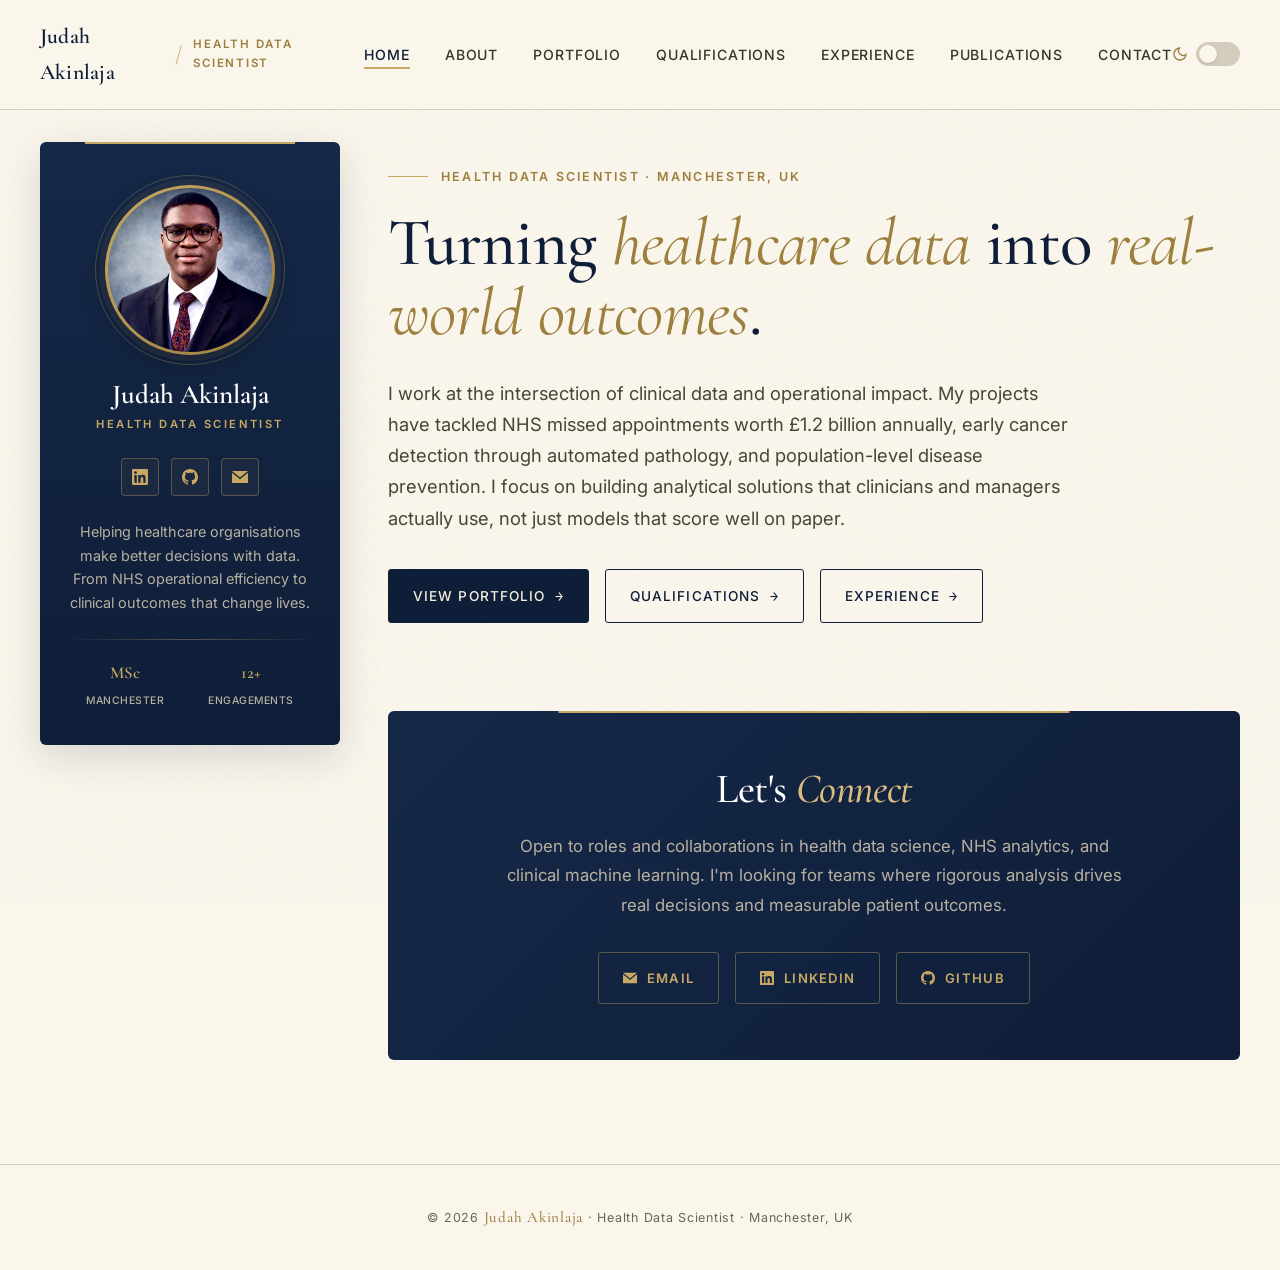
==== index.html @ 223fc462 "Complete mobile menu rewrite - standalone fullscreen overlay" ====
<!DOCTYPE html>
<html lang="en">
<head>
<meta charset="UTF-8">
<meta name="viewport" content="width=device-width, initial-scale=1.0">
<title>Judah Akinlaja | Health Data Scientist | Judah Akinlaja</title>
<meta name="description" content="Health data scientist helping healthcare organisations turn clinical data into measurable operational and patient outcomes.">
<link rel="preconnect" href="https://fonts.googleapis.com">
<link rel="preconnect" href="https://fonts.gstatic.com" crossorigin>
<link href="https://fonts.googleapis.com/css2?family=Cormorant+Garamond:ital,wght@0,400;0,500;0,600;0,700;1,400;1,500&family=Inter:wght@300;400;500;600;700&family=JetBrains+Mono:wght@400;500;600&display=swap" rel="stylesheet">
<style>
:root{
  --navy-deep:#0f1e38;
  --navy:#152847;
  --navy-light:#1e3557;
  --cream:#f5efe0;
  --cream-warm:#ebe3d0;
  --cream-dark:#d9cdb0;
  --paper:#faf6ec;
  --gold:#c8a964;
  --gold-light:#d9bd7e;
  --gold-dark:#9d7f3e;
  --ink:#1a1814;
  --ink-soft:#3a3528;
  --text:#4a4438;
  --text-dim:#6b6459;
  --rule:#d4ccbd;
  --rule-navy:rgba(255,255,255,0.12);
  --text-light:#e8e0cc;
  --text-light-dim:#b8b0a0;
}
*{margin:0;padding:0;box-sizing:border-box}
html{scroll-behavior:smooth}
body{
  font-family:'Inter',-apple-system,sans-serif;
  background:var(--paper);
  color:var(--text);
  line-height:1.7;
  font-size:16px;
  min-height:100vh;
  overflow-x:hidden;
  position:relative;
  font-weight:400;
  -webkit-font-smoothing:antialiased;
  -moz-osx-font-smoothing:grayscale;
}

/* Subtle paper texture overlay */
body::before{
  content:'';
  position:fixed;
  inset:0;
  pointer-events:none;
  opacity:0.025;
  z-index:0;
  background-image:url("data:image/svg+xml,%3Csvg viewBox='0 0 200 200' xmlns='http://www.w3.org/2000/svg'%3E%3Cfilter id='n'%3E%3CfeTurbulence type='fractalNoise' baseFrequency='0.85' numOctaves='3'/%3E%3C/filter%3E%3Crect width='100%25' height='100%25' filter='url(%23n)'/%3E%3C/svg%3E");
}

/* === Top Nav === */
nav{
  position:relative;
  background:var(--paper);
  border-bottom:1px solid var(--rule);
  z-index:50;
  padding:1.1rem 0;
}
.nav-inner{
  max-width:1500px;
  margin:0 auto;
  padding:0 2.5rem;
  display:flex;
  justify-content:space-between;
  align-items:center;
}
.brand{
  font-family:'Cormorant Garamond',serif;
  font-weight:600;
  font-size:1.35rem;
  letter-spacing:0.01em;
  color:var(--navy-deep);
  text-decoration:none;
  display:flex;
  align-items:center;
  gap:0.7rem;
}
.brand .divider{color:var(--gold);font-weight:400}
.brand .role{
  color:var(--gold-dark);
  font-size:0.72rem;
  letter-spacing:0.15em;
  font-weight:600;
  font-family:'Inter',sans-serif;
  text-transform:uppercase;
}
.nav-links{
  display:flex;
  gap:2.2rem;
  list-style:none;
  align-items:center;
}
.nav-links a{
  font-family:'Inter',sans-serif;
  color:var(--ink-soft);
  text-decoration:none;
  font-size:0.88rem;
  font-weight:500;
  letter-spacing:0.06em;
  text-transform:uppercase;
  position:relative;
  transition:color 0.25s;
}
.nav-links a::after{
  content:'';
  position:absolute;
  bottom:-6px;
  left:0;
  width:0;
  height:2px;
  background:var(--gold);
  transition:width 0.3s;
}
.nav-links a:hover{color:var(--navy-deep)}
.nav-links a:hover::after{width:100%}

/* === Layout === */
.layout{
  max-width:1500px;
  margin:0 auto;
  padding:2.5rem 2.5rem 4rem;
  display:grid;
  grid-template-columns:300px 1fr;
  gap:3rem;
  position:relative;
  z-index:1;
}

/* === Sidebar (Deep navy) === */
.sidebar{
  position:sticky;
  top:90px;
  height:fit-content;
  background:linear-gradient(180deg,var(--navy) 0%,var(--navy-deep) 100%);
  border-radius:6px;
  padding:2.2rem 1.5rem;
  text-align:center;
  box-shadow:0 12px 40px rgba(15,30,56,0.15);
  color:var(--text-light);
}
.sidebar::before{
  content:'';
  position:absolute;
  top:0;
  left:15%;
  right:15%;
  height:2px;
  background:var(--gold);
}
.photo-frame{
  width:170px;
  height:170px;
  margin:0.5rem auto 1.5rem;
  position:relative;
  border-radius:50%;
  padding:3px;
  background:linear-gradient(135deg,var(--gold),var(--gold-dark));
  box-shadow:0 0 0 6px rgba(200,169,100,0.08), 0 8px 24px rgba(0,0,0,0.3);
}
.photo-frame::before{
  content:'';
  position:absolute;
  inset:-10px;
  border:1px solid rgba(200,169,100,0.3);
  border-radius:50%;
}
.photo-frame img{
  width:100%;
  height:100%;
  object-fit:cover;
  object-position:center 20%;
  border-radius:50%;
  filter:contrast(1.02) saturate(0.95);
  display:block;
}
.sidebar-name{
  font-family:'Cormorant Garamond',serif;
  font-size:1.7rem;
  font-weight:600;
  letter-spacing:0;
  color:#ffffff;
  margin-bottom:0.3rem;
  line-height:1.15;
}
.sidebar-role{
  font-family:'Inter',sans-serif;
  font-size:0.7rem;
  font-weight:600;
  letter-spacing:0.22em;
  color:var(--gold);
  text-transform:uppercase;
  margin-bottom:1.5rem;
}
.sidebar-socials{
  display:flex;
  justify-content:center;
  gap:0.75rem;
  margin-bottom:1.5rem;
}
.social-icon{
  width:38px;
  height:38px;
  display:flex;
  align-items:center;
  justify-content:center;
  border:1px solid rgba(200,169,100,0.35);
  border-radius:4px;
  color:var(--gold);
  text-decoration:none;
  transition:all 0.25s;
  background:rgba(200,169,100,0.05);
}
.social-icon:hover{
  background:var(--gold);
  color:var(--navy-deep);
  transform:translateY(-2px);
  box-shadow:0 4px 12px rgba(200,169,100,0.3);
}
.social-icon svg{width:16px;height:16px}
.sidebar-tagline{
  font-size:0.9rem;
  line-height:1.65;
  color:var(--text-light-dim);
  padding:0 0.3rem;
  margin-bottom:1.5rem;
}
.sidebar-divider{
  height:1px;
  background:linear-gradient(90deg,transparent,rgba(200,169,100,0.4),transparent);
  margin:1.2rem 0;
}
.sidebar-stats{
  display:flex;
  justify-content:space-around;
  font-family:'Inter',sans-serif;
  font-size:0.65rem;
  color:var(--text-light-dim);
  letter-spacing:0.05em;
  text-transform:uppercase;
  font-weight:500;
}
.stat{display:flex;flex-direction:column;align-items:center;gap:0.3rem}
.stat-value{
  color:var(--gold);
  font-weight:600;
  font-size:1.05rem;
  font-family:'Cormorant Garamond',serif;
  letter-spacing:0;
  text-transform:none;
}

/* === Main Content === */
.main{min-width:0}

.hero{margin-bottom:4.5rem;padding:1.5rem 0 1rem}
.hero-intro{
  font-family:'Inter',sans-serif;
  color:var(--gold-dark);
  font-size:0.78rem;
  font-weight:600;
  letter-spacing:0.18em;
  margin-bottom:1.3rem;
  display:flex;
  align-items:center;
  gap:0.8rem;
  text-transform:uppercase;
}
.hero-intro::before{
  content:'';
  width:40px;
  height:1px;
  background:var(--gold);
}
.hero h1{
  font-family:'Cormorant Garamond',serif;
  font-size:clamp(2.4rem,5.5vw,4.2rem);
  font-weight:500;
  line-height:1.05;
  letter-spacing:-0.01em;
  color:var(--navy-deep);
  margin-bottom:1.8rem;
}
.hero h1 .italic{
  font-style:italic;
  font-weight:400;
  color:var(--gold-dark);
}
.hero-lede{
  font-size:1.15rem;
  line-height:1.7;
  color:var(--text);
  max-width:680px;
  margin-bottom:2.2rem;
  font-weight:400;
}
.hero-anchors{
  display:flex;
  flex-wrap:wrap;
  gap:1rem;
}
.anchor-btn{
  display:inline-flex;
  align-items:center;
  gap:0.6rem;
  padding:0.9rem 1.5rem;
  background:var(--navy-deep);
  border:1px solid var(--navy-deep);
  border-radius:3px;
  color:var(--cream);
  text-decoration:none;
  font-family:'Inter',sans-serif;
  font-weight:500;
  font-size:0.85rem;
  letter-spacing:0.08em;
  text-transform:uppercase;
  transition:all 0.25s;
}
.anchor-btn:hover{
  background:var(--gold-dark);
  border-color:var(--gold-dark);
  transform:translateY(-2px);
  box-shadow:0 8px 20px rgba(15,30,56,0.2);
}
.anchor-btn.secondary{
  background:transparent;
  color:var(--navy-deep);
}
.anchor-btn.secondary:hover{
  background:var(--navy-deep);
  color:var(--cream);
}
.anchor-btn .arrow{transition:transform 0.25s;font-family:'JetBrains Mono',monospace}
.anchor-btn:hover .arrow{transform:translateX(3px)}

/* === Sections === */
.section{margin-bottom:5.5rem;position:relative}
.section-header{
  display:flex;
  align-items:baseline;
  gap:1rem;
  margin-bottom:0.4rem;
  flex-wrap:wrap;
}
.section-title{
  font-family:'Cormorant Garamond',serif;
  font-size:clamp(2rem,4vw,3rem);
  font-weight:500;
  letter-spacing:-0.01em;
  color:var(--navy-deep);
  line-height:1.1;
}
.section-title .divider{
  color:var(--gold);
  font-weight:300;
  margin:0 0.3rem;
}
.section-title .italic{
  font-style:italic;
  color:var(--gold-dark);
  font-weight:400;
}
.section-subtitle{
  font-family:'Inter',sans-serif;
  font-size:0.72rem;
  letter-spacing:0.18em;
  color:var(--text-dim);
  text-transform:uppercase;
  font-weight:600;
  margin-bottom:2rem;
  display:block;
}
.section-intro{
  font-size:1.05rem;
  line-height:1.75;
  color:var(--text);
  max-width:720px;
  margin-bottom:2.5rem;
}

/* === Writing / Articles === */
.articles-featured{display:grid;gap:1.5rem}
.article-card{
  background:var(--cream);
  border:1px solid var(--rule);
  border-radius:4px;
  padding:2.2rem 2rem;
  transition:all 0.3s;
  position:relative;
  text-decoration:none;
  color:inherit;
  display:block;
}
.article-card::before{
  content:'';
  position:absolute;
  top:0;
  left:0;
  width:3px;
  height:100%;
  background:var(--gold);
  opacity:0;
  transition:opacity 0.3s;
}
.article-card:hover{
  background:var(--cream-warm);
  transform:translateX(4px);
  box-shadow:0 8px 24px rgba(15,30,56,0.08);
}
.article-card:hover::before{opacity:1}
.article-meta{
  display:flex;
  gap:1.2rem;
  margin-bottom:1rem;
  align-items:center;
  font-family:'Inter',sans-serif;
  font-size:0.7rem;
  letter-spacing:0.12em;
  text-transform:uppercase;
  font-weight:600;
}
.article-category{color:var(--gold-dark)}
.article-date{color:var(--text-dim)}
.article-status{color:var(--navy-light);margin-left:auto}
.article-title{
  font-family:'Cormorant Garamond',serif;
  font-size:1.55rem;
  font-weight:600;
  line-height:1.25;
  color:var(--navy-deep);
  margin-bottom:0.9rem;
  letter-spacing:-0.005em;
}
.article-excerpt{
  color:var(--text);
  font-size:1rem;
  line-height:1.7;
  margin-bottom:1rem;
}
.article-readmore{
  font-family:'Inter',sans-serif;
  font-size:0.78rem;
  color:var(--gold-dark);
  letter-spacing:0.1em;
  text-transform:uppercase;
  font-weight:600;
}
.placeholder-card{
  padding:2.5rem 2rem;
  border:1px dashed var(--rule);
  border-radius:4px;
  text-align:center;
  color:var(--text-dim);
  font-style:italic;
  font-family:'Cormorant Garamond',serif;
  font-size:1.05rem;
  background:rgba(235,227,208,0.3);
}

/* === Portfolio Cards === */
.projects-grid{
  display:grid;
  grid-template-columns:repeat(auto-fill,minmax(min(300px,100%),1fr));
  gap:1.5rem;
}
.project-card{
  background:var(--cream);
  border:1px solid var(--rule);
  border-radius:4px;
  padding:1.8rem;
  transition:all 0.3s;
  display:flex;
  flex-direction:column;
  text-decoration:none;
  color:inherit;
  position:relative;
}
.project-card:hover{
  background:var(--cream-warm);
  border-color:var(--gold);
  transform:translateY(-4px);
  box-shadow:0 12px 32px rgba(15,30,56,0.1);
}
.project-icon{
  width:46px;
  height:46px;
  background:var(--navy-deep);
  border-radius:4px;
  display:flex;
  align-items:center;
  justify-content:center;
  margin-bottom:1.3rem;
  color:var(--gold);
}
.project-icon svg{width:22px;height:22px}
.project-type{
  font-family:'Inter',sans-serif;
  font-size:0.68rem;
  color:var(--gold-dark);
  letter-spacing:0.15em;
  text-transform:uppercase;
  margin-bottom:0.6rem;
  font-weight:600;
}
.project-name{
  font-family:'Cormorant Garamond',serif;
  font-size:1.4rem;
  font-weight:600;
  color:var(--navy-deep);
  margin-bottom:0.85rem;
  line-height:1.25;
  letter-spacing:-0.005em;
}
.project-desc{
  color:var(--text);
  font-size:0.95rem;
  line-height:1.7;
  margin-bottom:1.2rem;
  flex-grow:1;
}
.project-tools{
  font-family:'JetBrains Mono',monospace;
  font-size:0.74rem;
  color:var(--text-dim);
  margin-bottom:1.2rem;
  line-height:1.6;
  padding-top:0.8rem;
  border-top:1px solid var(--rule);
}
.project-tools strong{color:var(--navy-deep);font-weight:600}
.project-link{
  display:inline-flex;
  align-items:center;
  gap:0.4rem;
  font-family:'Inter',sans-serif;
  font-size:0.75rem;
  color:var(--navy-deep);
  text-decoration:none;
  letter-spacing:0.1em;
  text-transform:uppercase;
  padding:0.6rem 1rem;
  border:1px solid var(--navy-deep);
  border-radius:3px;
  transition:all 0.25s;
  align-self:flex-start;
  font-weight:600;
}
.project-link:hover{
  background:var(--navy-deep);
  color:var(--cream);
}
.more-repos{
  margin-top:2rem;
  padding:2rem;
  background:var(--cream-warm);
  border:1px solid var(--rule);
  border-radius:4px;
  text-align:center;
}
.more-repos p{color:var(--text);margin-bottom:1rem;font-size:1rem}
.more-repos a{
  display:inline-flex;
  align-items:center;
  gap:0.5rem;
  color:var(--cream);
  text-decoration:none;
  font-family:'Inter',sans-serif;
  font-size:0.82rem;
  font-weight:600;
  letter-spacing:0.1em;
  padding:0.8rem 1.4rem;
  background:var(--navy-deep);
  border-radius:3px;
  transition:all 0.25s;
  text-transform:uppercase;
}
.more-repos a:hover{
  background:var(--gold-dark);
  transform:translateY(-2px);
  box-shadow:0 6px 16px rgba(15,30,56,0.2);
}

/* === Skills === */
.skills-container{
  display:grid;
  grid-template-columns:repeat(auto-fit,minmax(240px,1fr));
  gap:1.2rem;
}
.skill-group{
  background:var(--cream);
  border:1px solid var(--rule);
  border-radius:4px;
  padding:1.5rem;
  transition:all 0.3s;
}
.skill-group:hover{
  border-color:var(--gold);
  box-shadow:0 6px 20px rgba(15,30,56,0.06);
}
.skill-group-title{
  font-family:'Cormorant Garamond',serif;
  font-size:1.1rem;
  font-weight:600;
  color:var(--navy-deep);
  margin-bottom:1rem;
  padding-bottom:0.6rem;
  border-bottom:1px solid var(--rule);
}
.skill-list{display:flex;flex-wrap:wrap;gap:0.5rem}
.skill-chip{
  font-family:'JetBrains Mono',monospace;
  font-size:0.74rem;
  padding:0.35rem 0.7rem;
  background:var(--paper);
  border:1px solid var(--rule);
  border-radius:3px;
  color:var(--text);
  transition:all 0.2s;
}
.skill-chip:hover{
  background:var(--navy-deep);
  border-color:var(--navy-deep);
  color:var(--gold);
}

/* === Timeline === */
.timeline{position:relative;padding-left:2rem}
.timeline::before{
  content:'';
  position:absolute;
  left:0.5rem;
  top:0.5rem;
  bottom:0.5rem;
  width:1px;
  background:linear-gradient(180deg,var(--gold),var(--rule));
}
.timeline-item{position:relative;padding-bottom:2.5rem}
.timeline-item:last-child{padding-bottom:0}
.timeline-item::before{
  content:'';
  position:absolute;
  left:-1.85rem;
  top:0.5rem;
  width:12px;
  height:12px;
  background:var(--paper);
  border:2px solid var(--gold);
  border-radius:50%;
}
.timeline-date{
  font-family:'Inter',sans-serif;
  font-size:0.72rem;
  color:var(--gold-dark);
  letter-spacing:0.12em;
  margin-bottom:0.4rem;
  text-transform:uppercase;
  font-weight:600;
}
.timeline-role{
  font-family:'Cormorant Garamond',serif;
  font-size:1.4rem;
  font-weight:600;
  color:var(--navy-deep);
  margin-bottom:0.3rem;
  letter-spacing:-0.005em;
  line-height:1.2;
}
.timeline-place{
  font-size:1rem;
  color:var(--text-dim);
  margin-bottom:0.7rem;
  font-style:italic;
  font-family:'Cormorant Garamond',serif;
}
.timeline-detail{font-size:0.98rem;line-height:1.7;color:var(--text)}
.timeline-detail ul{margin-top:0.7rem;list-style:none;padding-left:0}
.timeline-detail ul li{
  position:relative;
  padding-left:1.3rem;
  margin-bottom:0.55rem;
  line-height:1.65;
}
.timeline-detail ul li::before{
  content:'—';
  position:absolute;
  left:0;
  color:var(--gold);
  font-weight:500;
}

/* === Lens === */
.lens-grid{
  display:grid;
  grid-template-columns:repeat(auto-fit,minmax(280px,1fr));
  gap:1.5rem;
}
.lens-card{
  background:var(--cream);
  border:1px solid var(--rule);
  border-left:3px solid var(--gold);
  border-radius:0 4px 4px 0;
  padding:1.8rem;
  transition:all 0.3s;
}
.lens-card:hover{
  background:var(--cream-warm);
  border-left-color:var(--navy-deep);
  transform:translateY(-2px);
}
.lens-card h3{
  font-family:'Cormorant Garamond',serif;
  font-size:1.25rem;
  font-weight:600;
  color:var(--navy-deep);
  margin-bottom:0.8rem;
  line-height:1.3;
  letter-spacing:-0.005em;
}
.lens-card p{
  font-size:0.96rem;
  line-height:1.75;
  color:var(--text);
}

/* === Contact === */
.contact-block{
  background:linear-gradient(135deg,var(--navy) 0%,var(--navy-deep) 100%);
  border-radius:6px;
  padding:3.5rem 2.5rem;
  text-align:center;
  position:relative;
  overflow:hidden;
  color:var(--text-light);
}
.contact-block::before{
  content:'';
  position:absolute;
  top:0;
  left:50%;
  transform:translateX(-50%);
  width:60%;
  height:2px;
  background:var(--gold);
}
.contact-block h2{
  font-family:'Cormorant Garamond',serif;
  font-size:clamp(1.9rem,3.5vw,2.6rem);
  font-weight:500;
  color:#ffffff;
  margin-bottom:1.2rem;
  letter-spacing:-0.01em;
  line-height:1.1;
}
.contact-block h2 .italic{
  font-style:italic;
  color:var(--gold-light);
}
.contact-block p{
  font-size:1.05rem;
  line-height:1.75;
  color:var(--text-light-dim);
  max-width:620px;
  margin:0 auto 2rem;
}
.contact-links{
  display:flex;
  justify-content:center;
  flex-wrap:wrap;
  gap:1rem;
}
.contact-link{
  display:inline-flex;
  align-items:center;
  gap:0.6rem;
  padding:0.85rem 1.5rem;
  background:transparent;
  border:1px solid rgba(200,169,100,0.4);
  border-radius:3px;
  color:var(--gold);
  text-decoration:none;
  font-family:'Inter',sans-serif;
  font-size:0.82rem;
  letter-spacing:0.1em;
  transition:all 0.25s;
  text-transform:uppercase;
  font-weight:600;
}
.contact-link:hover{
  background:var(--gold);
  color:var(--navy-deep);
  border-color:var(--gold);
  transform:translateY(-2px);
  box-shadow:0 6px 16px rgba(200,169,100,0.3);
}
.contact-link svg{width:14px;height:14px}

/* === Footer === */
footer{
  text-align:center;
  padding:2.5rem 2rem;
  border-top:1px solid var(--rule);
  font-family:'Inter',sans-serif;
  font-size:0.78rem;
  color:var(--text-dim);
  letter-spacing:0.06em;
  position:relative;
  z-index:1;
}
footer .accent{
  color:var(--gold-dark);
  font-family:'Cormorant Garamond',serif;
  font-size:0.95rem;
  font-weight:500;
}

/* === Responsive === */
@media (max-width:1024px){
  .layout{grid-template-columns:1fr;gap:2rem}
  .sidebar{position:relative;top:0;max-width:400px;margin:0 auto}
  .nav-links{gap:1.3rem}
  .nav-links a{font-size:0.78rem}
  .projects-grid{grid-template-columns:1fr}
}
@media (max-width:768px){
  .layout{padding:1.5rem 1.2rem 3rem}
  .nav-inner{padding:0 1.2rem}
  .nav-links{gap:1rem;flex-wrap:wrap;justify-content:center}
  .nav-links a{font-size:0.75rem}
  .brand{font-size:1.1rem}
  /* role visible on mobile */
  /* hero-anchors horizontal */
  .anchor-btn{justify-content:center}
  .projects-grid{grid-template-columns:1fr!important}
  .project-card{min-width:0;width:100%;max-width:100%;overflow:hidden}
  .skills-container{grid-template-columns:1fr}
  .lens-grid{grid-template-columns:1fr}
}

/* === Reveal Animation — disabled for reliability across devices */

/* === Dark Mode === */
body.dark-mode{
  --paper:#1a1a2e;
  --cream:#242440;
  --cream-warm:#2a2a48;
  --cream-dark:#1e1e36;
  --text:#d4cfc4;
  --text-dim:#9a9488;
  --ink:#e8e0cc;
  --ink-soft:#c8c0b0;
  --rule:#3a3a55;
  --navy-deep:#0a0f1e;
  --navy:#101830;
  --navy-light:#182040;
}
body.dark-mode::before{opacity:0.015}
body.dark-mode nav{background:var(--paper);border-bottom-color:var(--rule)}
body.dark-mode .brand{color:var(--gold-light)}
body.dark-mode .nav-links a{color:#b8b0a0}
body.dark-mode .nav-links a:hover{color:var(--gold-light)}
body.dark-mode .section-title{color:var(--gold-light)}
body.dark-mode .project-card{background:var(--cream);border-color:var(--rule)}
body.dark-mode .project-card:hover{background:var(--cream-warm);border-color:var(--gold-dark)}
body.dark-mode .project-name{color:var(--gold-light)}
body.dark-mode .project-tools{border-top-color:var(--rule)}
body.dark-mode .project-tools strong{color:var(--gold-light)}
body.dark-mode .project-link{color:var(--gold);border-color:var(--gold-dark)}
body.dark-mode .project-link:hover{background:var(--gold-dark);color:var(--paper)}
body.dark-mode .article-card{background:var(--cream);border-color:var(--rule)}
body.dark-mode .article-card:hover{background:var(--cream-warm)}
body.dark-mode .article-title{color:var(--gold-light)}
body.dark-mode .article-category{color:var(--gold)}
body.dark-mode .skill-group{background:var(--cream);border-color:var(--rule)}
body.dark-mode .skill-group:hover{border-color:var(--gold-dark)}
body.dark-mode .skill-group-title{color:var(--gold-light)}
body.dark-mode .skill-chip{background:var(--paper);border-color:var(--rule);color:var(--text)}
body.dark-mode .skill-chip:hover{background:var(--gold-dark);border-color:var(--gold-dark);color:var(--paper)}
body.dark-mode .timeline-role{color:var(--gold-light)}
body.dark-mode .timeline-place{color:var(--text-dim)}
body.dark-mode .lens-card{background:var(--cream);border-color:var(--rule);border-left-color:var(--gold-dark)}
body.dark-mode .lens-card:hover{background:var(--cream-warm);border-left-color:var(--gold)}
body.dark-mode .lens-card h3{color:var(--gold-light)}
body.dark-mode .anchor-btn{background:var(--gold);border-color:var(--gold);color:var(--navy-deep)}
body.dark-mode .anchor-btn:hover{background:var(--gold-light);border-color:var(--gold-light);color:var(--navy-deep)}
body.dark-mode .anchor-btn.secondary{background:transparent;color:var(--gold);border-color:var(--gold-dark)}
body.dark-mode .anchor-btn.secondary:hover{background:var(--gold-dark);color:var(--paper)}
body.dark-mode .more-repos{background:var(--cream);border-color:var(--rule)}
body.dark-mode .more-repos a{background:var(--gold-dark);color:var(--paper)}
body.dark-mode .contact-block{background:linear-gradient(135deg,var(--navy) 0%,var(--navy-deep) 100%)}
body.dark-mode footer{border-top-color:var(--rule)}
body.dark-mode .placeholder-card{border-color:var(--rule);color:var(--text-dim);background:rgba(36,36,64,0.3)}
body.dark-mode .hero h1{color:var(--gold-light)}
body.dark-mode .section-subtitle{color:var(--text-dim)}

/* Theme toggle switch */
body.dark-mode .nav-links a:visited{color:#b8b0a0}
body.dark-mode .nav-links a:visited:hover{color:var(--gold-light)}

body.dark-mode .article-card,body.dark-mode .article-card:visited{color:var(--text);text-decoration:none}
body.dark-mode .article-card:visited .article-title{color:var(--gold-light)}

.theme-switch{
  display:flex;
  align-items:center;
  gap:0.5rem;
  cursor:pointer;
  flex-shrink:0;
  user-select:none;
}
.theme-switch .switch-label{
  font-family:'Inter',sans-serif;
  font-size:0.68rem;
  font-weight:600;
  letter-spacing:0.08em;
  text-transform:uppercase;
  color:var(--text-dim);
  transition:color 0.25s;
}
.theme-switch:hover .switch-label{color:var(--gold-dark)}
.switch-track{
  width:44px;
  height:24px;
  background:var(--rule);
  border-radius:12px;
  position:relative;
  transition:background 0.3s;
  border:1px solid var(--rule);
}
.switch-track::after{
  content:'';
  position:absolute;
  top:2px;
  left:2px;
  width:18px;
  height:18px;
  background:var(--paper);
  border-radius:50%;
  transition:all 0.3s;
  box-shadow:0 1px 3px rgba(0,0,0,0.15);
}
body.dark-mode .switch-track{
  background:var(--gold-dark);
  border-color:var(--gold-dark);
}
body.dark-mode .switch-track::after{
  left:22px;
  background:var(--navy-deep);
}
.switch-icon{
  width:16px;
  height:16px;
  color:var(--gold-dark);
  transition:color 0.25s;
}
body.dark-mode .switch-icon{color:var(--gold)}
.theme-switch .icon-sun{display:none}
.theme-switch .icon-moon{display:block}
body.dark-mode .theme-switch .icon-sun{display:block}
body.dark-mode .theme-switch .icon-moon{display:none}


/* === Active Nav === */
.nav-links a.active{color:var(--navy-deep)}
.nav-links a.active::after{width:100%}
body.dark-mode .nav-links a.active{color:var(--gold-light)}
body.dark-mode .nav-links a.active::after{background:var(--gold)}

/* === Hamburger Menu === */
.hamburger{display:none;flex-direction:column;gap:5px;cursor:pointer;padding:8px;background:none;border:none;z-index:60}
.hamburger span{display:block;width:24px;height:2px;background:var(--ink-soft);transition:all 0.3s}
body.dark-mode .hamburger span{background:var(--gold-light)}
.hamburger.open span:nth-child(1){transform:rotate(45deg) translate(5px,5px)}
.hamburger.open span:nth-child(2){opacity:0}
.hamburger.open span:nth-child(3){transform:rotate(-45deg) translate(5px,-5px)}

/* === Scroll Animations === */
.fade-up{opacity:0;transform:translateY(30px);transition:opacity 0.6s ease,transform 0.6s ease}
.fade-up.visible{opacity:1;transform:translateY(0)}

/* === Carousel === */
.carousel-container{position:relative;overflow:hidden}
.carousel-track{display:flex;transition:transform 0.5s ease;gap:1.5rem}
.carousel-track>*{flex:0 0 calc(33.333% - 1rem);min-width:280px}
.carousel-btn{position:absolute;top:50%;transform:translateY(-50%);width:40px;height:40px;border-radius:50%;background:var(--navy-deep);color:var(--cream);border:none;cursor:pointer;font-size:1.2rem;display:flex;align-items:center;justify-content:center;z-index:5;opacity:0.8;transition:opacity 0.3s}
.carousel-btn:hover{opacity:1}
.carousel-btn.prev{left:0}
.carousel-btn.next{right:0}
body.dark-mode .carousel-btn{background:var(--gold);color:var(--navy-deep)}


@media (max-width:768px){
  .hamburger{display:flex}
  .nav-inner{flex-direction:row!important;flex-wrap:nowrap;gap:0}
  .nav-links{
    position:fixed;top:0;right:-100%;width:280px;height:100vh;
    background:var(--paper);flex-direction:column;padding:5rem 2rem 2rem;
    box-shadow:-4px 0 20px rgba(0,0,0,0.15);transition:right 0.3s ease;
    gap:0;z-index:55;align-items:stretch
  }
  .nav-links.open{right:0}
  .nav-links li{list-style:none;width:100%}
  .nav-links a{
    font-size:1rem!important;
    display:block!important;
    padding:1rem 0.5rem!important;
    width:100%!important;
    -webkit-tap-highlight-color:rgba(200,169,100,0.2);
  }
  .nav-links a::after{display:none}
  .nav-links a.active{color:var(--gold-dark);font-weight:700}
  body.dark-mode .nav-links{background:#1a1a2e}
  body.dark-mode .nav-links a{color:#b8b0a0}
  body.dark-mode .nav-links a.active{color:var(--gold)}
  .brand{font-size:1.1rem}
  .brand .role{display:inline!important;font-size:0.6rem}
  .hero-anchors{flex-direction:row!important;flex-wrap:wrap}
  .anchor-btn{padding:0.7rem 1rem;font-size:0.75rem}
  .carousel-track>*{flex:0 0 85%;min-width:0}
  .overlay{display:none;position:fixed;inset:0;background:rgba(0,0,0,0.4);z-index:54}
  .overlay.open{display:block}
}
@media (min-width:769px) and (max-width:1024px){
  .carousel-track>*{flex:0 0 calc(50% - 0.75rem)}
}


/* === Reduced Spacing === */
.section{margin-bottom:3.5rem}
.layout{padding:2rem 2.5rem 3rem}
@media(max-width:768px){.layout{padding:1.2rem 1rem 2rem}}

/* === Mobile Menu (standalone, outside nav) === */
.mobile-menu{
  display:none;
  position:fixed;
  top:0;left:0;right:0;bottom:0;
  background:#0f1e38;
  z-index:9999;
  flex-direction:column;
  align-items:center;
  justify-content:center;
  gap:0.5rem;
}
.mobile-menu.open{display:flex}
.mobile-menu-close{
  position:absolute;
  top:1.5rem;right:1.5rem;
  color:var(--gold);
  font-size:2.5rem;
  cursor:pointer;
  padding:10px;
  line-height:1;
  -webkit-tap-highlight-color:rgba(200,169,100,0.3);
}
.mobile-menu-item{
  color:#b8b0a0;
  font-family:'Inter',sans-serif;
  font-size:1.2rem;
  font-weight:500;
  letter-spacing:0.1em;
  text-transform:uppercase;
  padding:1rem 2rem;
  cursor:pointer;
  -webkit-tap-highlight-color:rgba(200,169,100,0.3);
  user-select:none;
  text-align:center;
  min-width:250px;
}
.mobile-menu-item:active{
  color:var(--gold);
  background:rgba(200,169,100,0.1);
  border-radius:4px;
}
@media(min-width:769px){
  .mobile-menu{display:none!important}
}
</style>
</head>
<body>
<nav>
  <div class="nav-inner">
    <a href="index.html" class="brand">Judah Akinlaja <span class="divider">/</span> <span class="role">Health Data Scientist</span></a>
    <ul class="nav-links">
      <li><a href="index.html" class="active" onclick="window.location.href='index.html';return true;">Home</a></li>
      <li><a href="about.html" onclick="window.location.href='about.html';return true;">About</a></li>
      <li><a href="portfolio.html" onclick="window.location.href='portfolio.html';return true;">Portfolio</a></li>
      <li><a href="qualifications.html" onclick="window.location.href='qualifications.html';return true;">Qualifications</a></li>
      <li><a href="experience.html" onclick="window.location.href='experience.html';return true;">Experience</a></li>
      <li><a href="publications.html" onclick="window.location.href='publications.html';return true;">Publications</a></li>
      <li><a href="index.html#contact" onclick="window.location.href='index.html#contact';return true;">Contact</a></li>
    </ul>
      <button class="hamburger" onclick="toggleMenu()" aria-label="Menu">
        <span></span><span></span><span></span>
      </button>
      <div class="theme-switch" onclick="toggleTheme()" role="button" aria-label="Toggle dark mode" tabindex="0">
        <svg class="switch-icon icon-moon" viewBox="0 0 24 24" fill="none" stroke="currentColor" stroke-width="2"><path d="M21 12.79A9 9 0 1111.21 3 7 7 0 0021 12.79z"/></svg>
        <div class="switch-track"></div>
        <svg class="switch-icon icon-sun" viewBox="0 0 24 24" fill="none" stroke="currentColor" stroke-width="2"><circle cx="12" cy="12" r="5"/><path d="M12 1v2M12 21v2M4.22 4.22l1.42 1.42M18.36 18.36l1.42 1.42M1 12h2M21 12h2M4.22 19.78l1.42-1.42M18.36 5.64l1.42-1.42"/></svg>
      </div>
  </div>
</nav>
<div id="mobileMenu" class="mobile-menu">
  <div class="mobile-menu-close" ontouchend="closeMobileMenu()" onclick="closeMobileMenu()">&times;</div>
  <div class="mobile-menu-item" style="color:var(--gold);font-weight:700;" ontouchend="window.location.href='index.html'" onclick="window.location.href='index.html'">Home</div>
  <div class="mobile-menu-item" style="" ontouchend="window.location.href='about.html'" onclick="window.location.href='about.html'">About</div>
  <div class="mobile-menu-item" style="" ontouchend="window.location.href='portfolio.html'" onclick="window.location.href='portfolio.html'">Portfolio</div>
  <div class="mobile-menu-item" style="" ontouchend="window.location.href='qualifications.html'" onclick="window.location.href='qualifications.html'">Qualifications</div>
  <div class="mobile-menu-item" style="" ontouchend="window.location.href='experience.html'" onclick="window.location.href='experience.html'">Experience</div>
  <div class="mobile-menu-item" style="" ontouchend="window.location.href='publications.html'" onclick="window.location.href='publications.html'">Publications</div>
  <div class="mobile-menu-item" style="" ontouchend="window.location.href='index.html#contact'" onclick="window.location.href='index.html#contact'">Contact</div>
</div>

<div class="layout" id="top">
  <aside class="sidebar">
    <div class="photo-frame"><img src="assets/judah.jpg" alt="Judah Akinlaja"></div>
    <h2 class="sidebar-name">Judah Akinlaja</h2>
    <div class="sidebar-role">Health Data Scientist</div>

    <div class="sidebar-socials">
      <a href="https://www.linkedin.com/in/judah-akinlaja-a10385194" class="social-icon" target="_blank" rel="noopener" aria-label="LinkedIn">
        <svg viewBox="0 0 24 24" fill="currentColor"><path d="M20.447 20.452h-3.554v-5.569c0-1.328-.027-3.037-1.852-3.037-1.853 0-2.136 1.445-2.136 2.939v5.667H9.351V9h3.414v1.561h.046c.477-.9 1.637-1.85 3.37-1.85 3.601 0 4.267 2.37 4.267 5.455v6.286zM5.337 7.433c-1.144 0-2.063-.926-2.063-2.065 0-1.138.92-2.063 2.063-2.063 1.14 0 2.064.925 2.064 2.063 0 1.139-.925 2.065-2.064 2.065zm1.782 13.019H3.555V9h3.564v11.452zM22.225 0H1.771C.792 0 0 .774 0 1.729v20.542C0 23.227.792 24 1.771 24h20.451C23.2 24 24 23.227 24 22.271V1.729C24 .774 23.2 0 22.222 0h.003z"/></svg>
      </a>
      <a href="https://github.com/Akinlajar" class="social-icon" target="_blank" rel="noopener" aria-label="GitHub">
        <svg viewBox="0 0 24 24" fill="currentColor"><path d="M12 0c-6.626 0-12 5.373-12 12 0 5.302 3.438 9.8 8.207 11.387.599.111.793-.261.793-.577v-2.234c-3.338.726-4.033-1.416-4.033-1.416-.546-1.387-1.333-1.756-1.333-1.756-1.089-.745.083-.729.083-.729 1.205.084 1.839 1.237 1.839 1.237 1.07 1.834 2.807 1.304 3.492.997.107-.775.418-1.305.762-1.604-2.665-.305-5.467-1.334-5.467-5.931 0-1.311.469-2.381 1.236-3.221-.124-.303-.535-1.524.117-3.176 0 0 1.008-.322 3.301 1.23A11.509 11.509 0 0112 5.803c1.02.005 2.047.138 3.006.404 2.291-1.552 3.297-1.23 3.297-1.23.653 1.653.242 2.874.118 3.176.77.84 1.235 1.911 1.235 3.221 0 4.609-2.807 5.624-5.479 5.921.43.372.823 1.102.823 2.222v3.293c0 .319.192.694.8.576C20.565 21.796 24 17.3 24 12c0-6.627-5.373-12-12-12z"/></svg>
      </a>
      <a href="mailto:judahakinlajar@gmail.com" class="social-icon" aria-label="Email">
        <svg viewBox="0 0 24 24" fill="currentColor"><path d="M12 12.713l-11.985-9.713h23.97l-11.985 9.713zm0 2.574l-12-9.725v15.438h24v-15.438l-12 9.725z"/></svg>
      </a>
    </div>

    <p class="sidebar-tagline">Helping healthcare organisations make better decisions with data. From NHS operational efficiency to clinical outcomes that change lives.</p>

    <div class="sidebar-divider"></div>

    <div class="sidebar-stats">
      <div class="stat"><span class="stat-value">MSc</span><span>Manchester</span></div>
      <div class="stat"><span class="stat-value">12+</span><span>Engagements</span></div>
    </div>
  </aside>
  <main class="main">
    <section class="hero fade-up">
      <div class="hero-intro">Health Data Scientist · Manchester, UK</div>
      <h1>Turning <span class="italic">healthcare data</span> into <span class="italic">real-world outcomes</span>.</h1>
      <p class="hero-lede">I work at the intersection of clinical data and operational impact. My projects have tackled NHS missed appointments worth £1.2 billion annually, early cancer detection through automated pathology, and population-level disease prevention. I focus on building analytical solutions that clinicians and managers actually use, not just models that score well on paper.</p>
      <div class="hero-anchors">
        <a href="portfolio.html" class="anchor-btn">View Portfolio <span class="arrow">→</span></a>
        <a href="qualifications.html" class="anchor-btn secondary">Qualifications <span class="arrow">→</span></a>
        <a href="experience.html" class="anchor-btn secondary">Experience <span class="arrow">→</span></a>
      </div>
    </section>
    
    <section class="section fade-up" id="contact">
      <div class="contact-block">
        <h2>Let's <span class="italic">Connect</span></h2>
        <p>Open to roles and collaborations in health data science, NHS analytics, and clinical machine learning. I'm looking for teams where rigorous analysis drives real decisions and measurable patient outcomes.</p>
        <div class="contact-links">
          <a href="mailto:judahakinlajar@gmail.com" class="contact-link">
            <svg viewBox="0 0 24 24" fill="currentColor"><path d="M12 12.713l-11.985-9.713h23.97l-11.985 9.713zm0 2.574l-12-9.725v15.438h24v-15.438l-12 9.725z"/></svg>
            Email
          </a>
          <a href="https://www.linkedin.com/in/judah-akinlaja-a10385194" class="contact-link" target="_blank" rel="noopener">
            <svg viewBox="0 0 24 24" fill="currentColor"><path d="M20.447 20.452h-3.554v-5.569c0-1.328-.027-3.037-1.852-3.037-1.853 0-2.136 1.445-2.136 2.939v5.667H9.351V9h3.414v1.561h.046c.477-.9 1.637-1.85 3.37-1.85 3.601 0 4.267 2.37 4.267 5.455v6.286zM5.337 7.433c-1.144 0-2.063-.926-2.063-2.065 0-1.138.92-2.063 2.063-2.063 1.14 0 2.064.925 2.064 2.063 0 1.139-.925 2.065-2.064 2.065zm1.782 13.019H3.555V9h3.564v11.452zM22.225 0H1.771C.792 0 0 .774 0 1.729v20.542C0 23.227.792 24 1.771 24h20.451C23.2 24 24 23.227 24 22.271V1.729C24 .774 23.2 0 22.222 0h.003z"/></svg>
            LinkedIn
          </a>
          <a href="https://github.com/Akinlajar" class="contact-link" target="_blank" rel="noopener">
            <svg viewBox="0 0 24 24" fill="currentColor"><path d="M12 0c-6.626 0-12 5.373-12 12 0 5.302 3.438 9.8 8.207 11.387.599.111.793-.261.793-.577v-2.234c-3.338.726-4.033-1.416-4.033-1.416-.546-1.387-1.333-1.756-1.333-1.756-1.089-.745.083-.729.083-.729 1.205.084 1.839 1.237 1.839 1.237 1.07 1.834 2.807 1.304 3.492.997.107-.775.418-1.305.762-1.604-2.665-.305-5.467-1.334-5.467-5.931 0-1.311.469-2.381 1.236-3.221-.124-.303-.535-1.524.117-3.176 0 0 1.008-.322 3.301 1.23A11.509 11.509 0 0112 5.803c1.02.005 2.047.138 3.006.404 2.291-1.552 3.297-1.23 3.297-1.23.653 1.653.242 2.874.118 3.176.77.84 1.235 1.911 1.235 3.221 0 4.609-2.807 5.624-5.479 5.921.43.372.823 1.102.823 2.222v3.293c0 .319.192.694.8.576C20.565 21.796 24 17.3 24 12c0-6.627-5.373-12-12-12z"/></svg>
            GitHub
          </a>
        </div>
      </div>
    </section>
  </main>
</div>
<footer>&copy; 2026 <span class="accent">Judah Akinlaja</span> &middot; Health Data Scientist &middot; Manchester, UK</footer>
<script>
function toggleTheme(){
  document.body.classList.toggle('dark-mode');
  const isDark = document.body.classList.contains('dark-mode');
  try { localStorage.setItem('theme', isDark ? 'dark' : 'light'); } catch(e) {}
}
(function(){
  try {
    if(localStorage.getItem('theme') === 'dark') document.body.classList.add('dark-mode');
  } catch(e) {}
})();

function toggleMenu(){
  document.getElementById('mobileMenu').classList.add('open');
  document.body.style.overflow='hidden';
}
function closeMobileMenu(){
  document.getElementById('mobileMenu').classList.remove('open');
  document.body.style.overflow='';
}

// Scroll reveal animations
var observer=new IntersectionObserver(function(entries){
  entries.forEach(function(entry){
    if(entry.isIntersecting){entry.target.classList.add('visible');observer.unobserve(entry.target)}
  });
},{threshold:0.1});
document.querySelectorAll('.fade-up').forEach(function(el){observer.observe(el)});
</script>
</body>
</html>
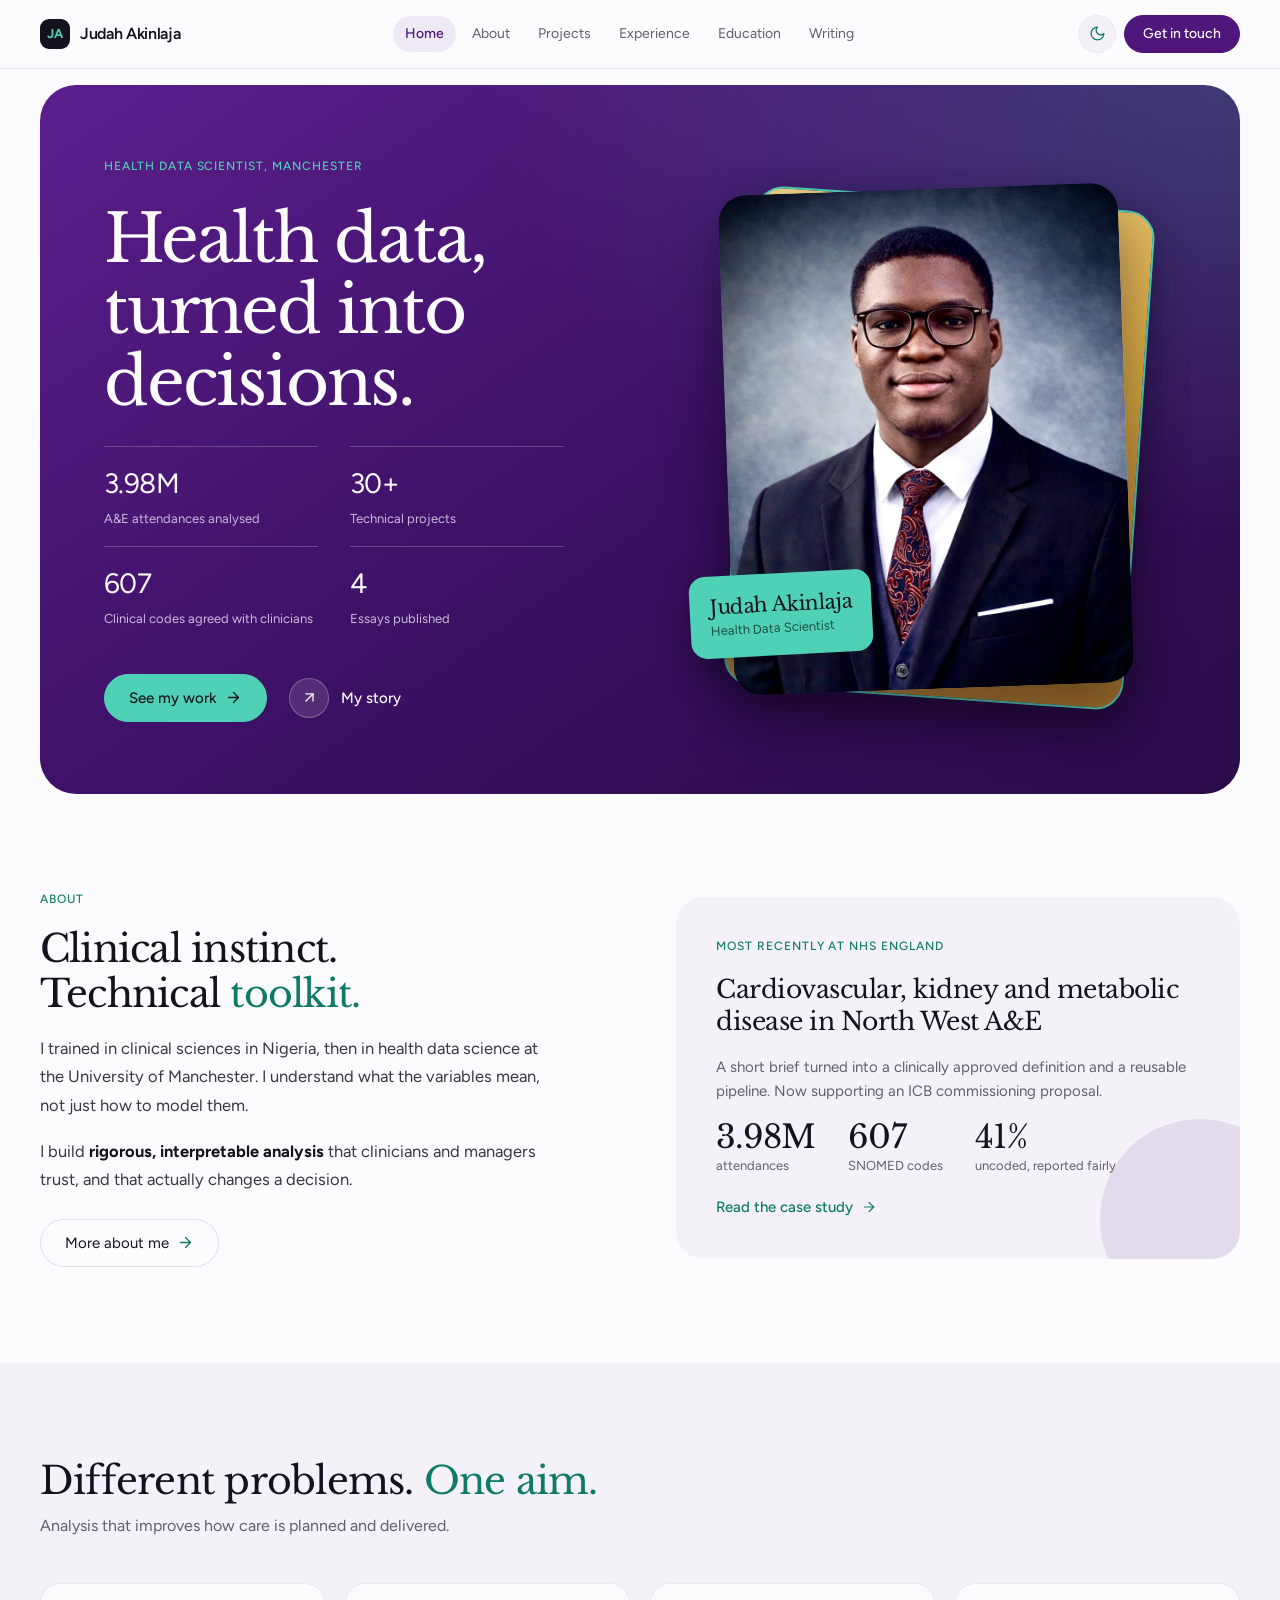
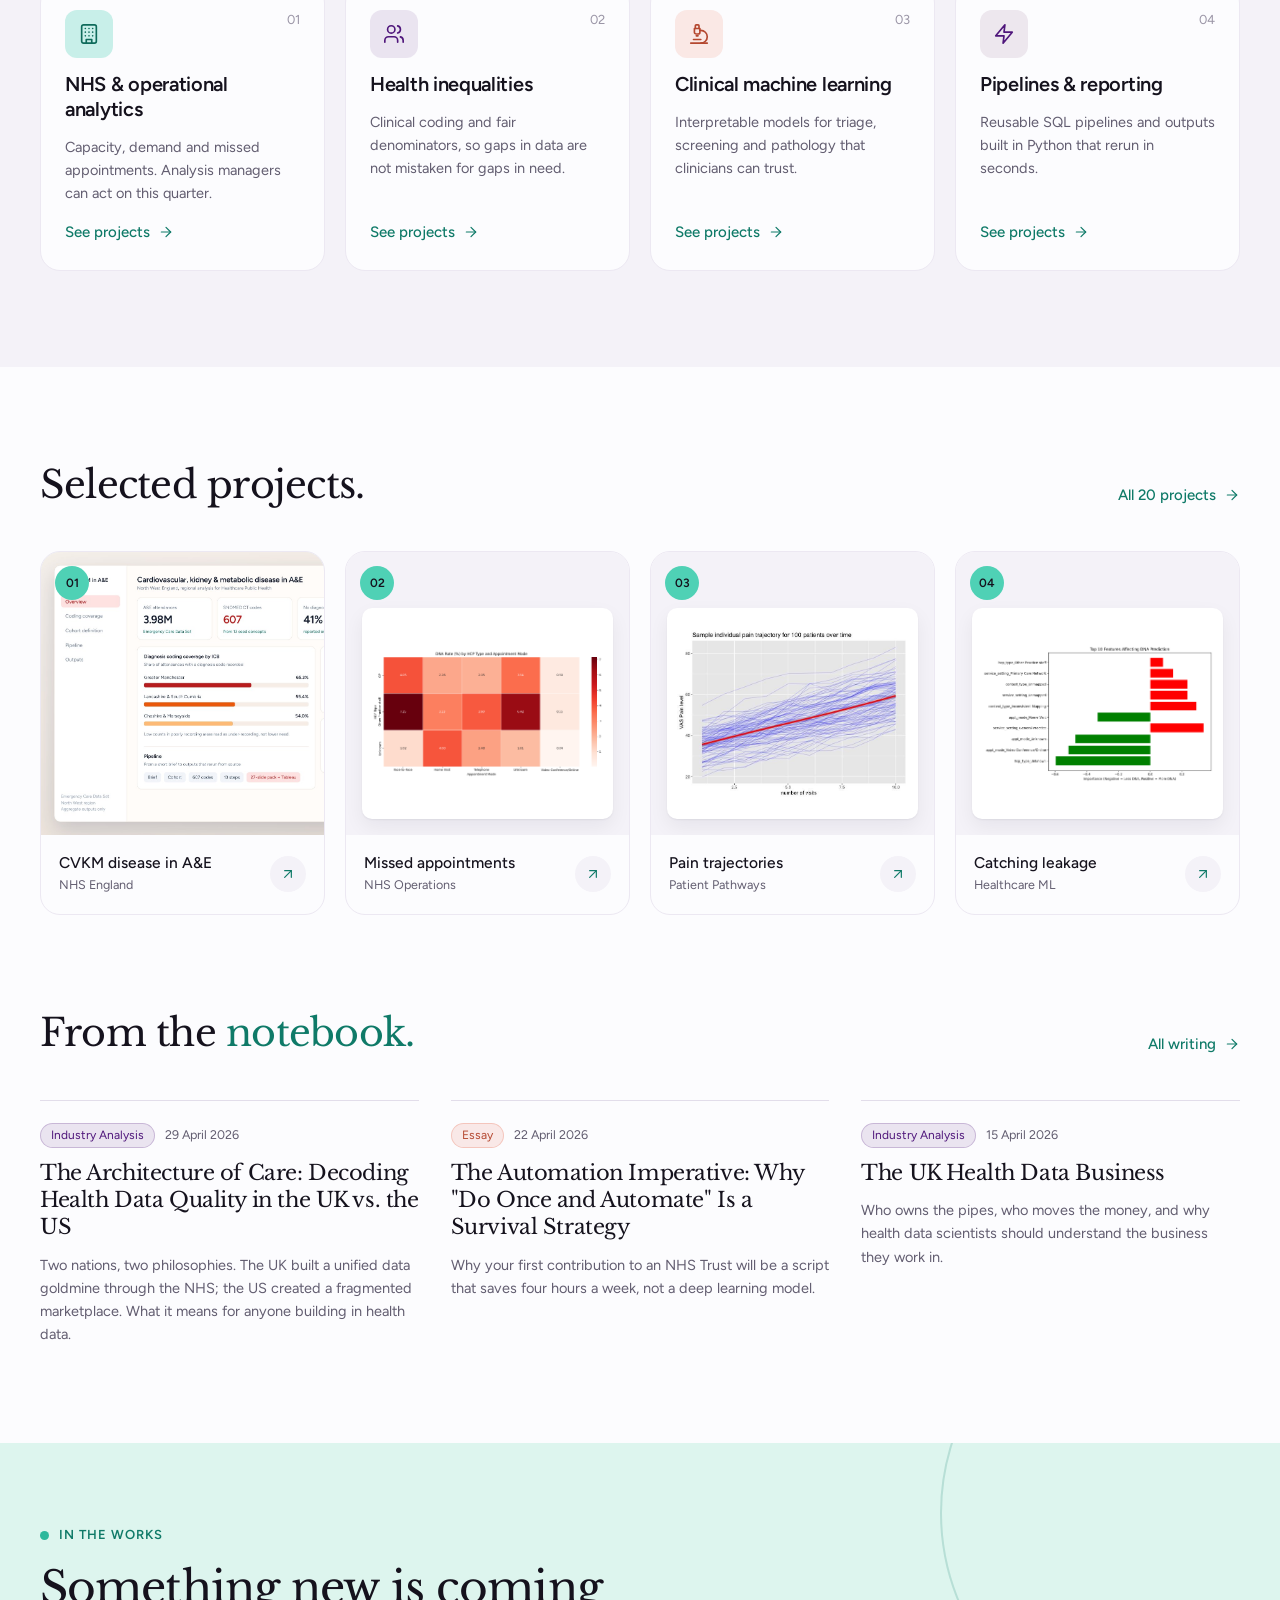
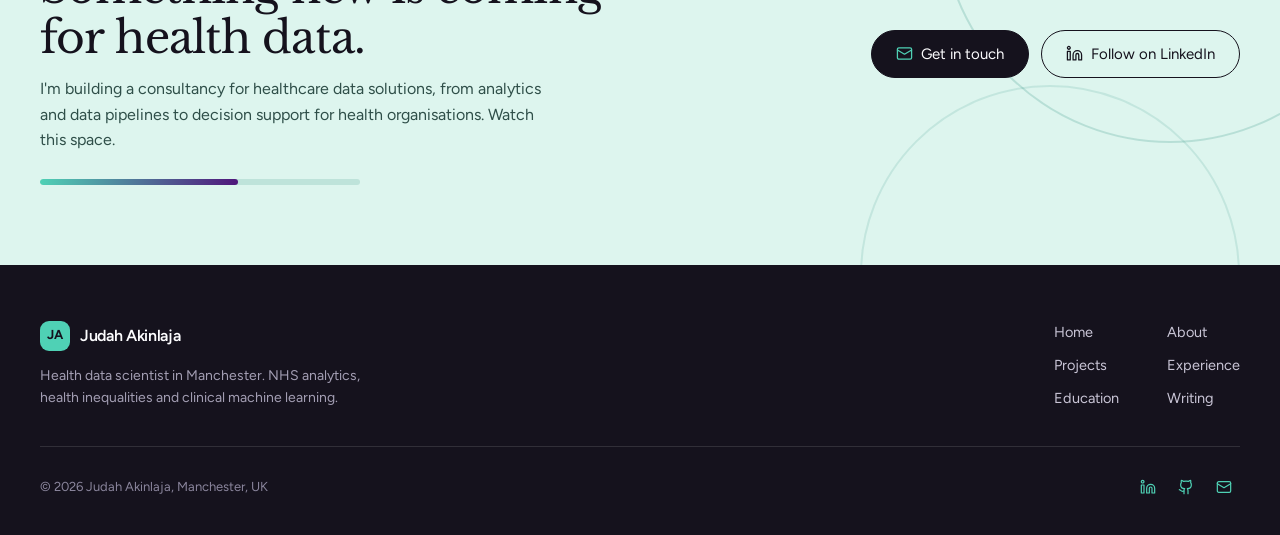
==== commit a905fd24: "Redesign site and update content New simple, spacious layout with plum hero, Libre Baskerville and F" ====
--- a/index.html
+++ b/index.html
@@ -1,1212 +1,160 @@
 <!DOCTYPE html>
-<html lang="en">
+<html lang="en-GB">
 <head>
-<meta charset="UTF-8">
-<meta name="viewport" content="width=device-width, initial-scale=1.0">
-<title>Judah Akinlaja | Health Data Scientist | Judah Akinlaja</title>
-<meta name="description" content="Health data scientist helping healthcare organisations turn clinical data into measurable operational and patient outcomes.">
+<meta charset="utf-8">
+<meta name="viewport" content="width=device-width, initial-scale=1">
+<title>Judah Akinlaja, Health Data Scientist</title>
+<meta name="description" content="Health data scientist in Manchester. NHS analytics, health inequalities and clinical machine learning.">
+<meta property="og:title" content="Judah Akinlaja, Health Data Scientist">
+<meta property="og:description" content="Health data scientist in Manchester. NHS analytics, health inequalities and clinical machine learning.">
+<meta property="og:type" content="website">
+<meta name="theme-color" content="#F4F2F8">
+<script>(function(){var t;try{t=localStorage.getItem('theme')}catch(e){}if(!t){t=window.matchMedia&&matchMedia('(prefers-color-scheme: dark)').matches?'dark':'light'}document.documentElement.setAttribute('data-theme',t)})();</script>
 <link rel="preconnect" href="https://fonts.googleapis.com">
 <link rel="preconnect" href="https://fonts.gstatic.com" crossorigin>
-<link href="https://fonts.googleapis.com/css2?family=Cormorant+Garamond:ital,wght@0,400;0,500;0,600;0,700;1,400;1,500&family=Inter:wght@300;400;500;600;700&family=JetBrains+Mono:wght@400;500;600&display=swap" rel="stylesheet">
-<style>
-:root{
-  --navy-deep:#0f1e38;
-  --navy:#152847;
-  --navy-light:#1e3557;
-  --cream:#f5efe0;
-  --cream-warm:#ebe3d0;
-  --cream-dark:#d9cdb0;
-  --paper:#faf6ec;
-  --gold:#c8a964;
-  --gold-light:#d9bd7e;
-  --gold-dark:#9d7f3e;
-  --ink:#1a1814;
-  --ink-soft:#3a3528;
-  --text:#4a4438;
-  --text-dim:#6b6459;
-  --rule:#d4ccbd;
-  --rule-navy:rgba(255,255,255,0.12);
-  --text-light:#e8e0cc;
-  --text-light-dim:#b8b0a0;
-}
-*{margin:0;padding:0;box-sizing:border-box}
-html{scroll-behavior:smooth}
-body{
-  font-family:'Inter',-apple-system,sans-serif;
-  background:var(--paper);
-  color:var(--text);
-  line-height:1.7;
-  font-size:16px;
-  min-height:100vh;
-  overflow-x:hidden;
-  position:relative;
-  font-weight:400;
-  -webkit-font-smoothing:antialiased;
-  -moz-osx-font-smoothing:grayscale;
-}
+<link href="https://fonts.googleapis.com/css2?family=Figtree:wght@400;500;600;700&family=Libre+Baskerville:ital,wght@0,400;0,700;1,400&display=swap" rel="stylesheet">
+<link rel="stylesheet" href="assets/css/site.css">
+</head>
+<body class="simple">
+<header class="site-nav">
+  <div class="container nav-inner">
+    <a class="brand" href="index.html" aria-label="Judah Akinlaja, home"><span class="brand-mark">JA</span><span>Judah Akinlaja</span></a>
+    <nav aria-label="Main"><ul class="nav-links"><li><a href="index.html" aria-current="page">Home</a></li><li><a href="about.html">About</a></li><li><a href="portfolio.html">Projects</a></li><li><a href="experience.html">Experience</a></li><li><a href="qualifications.html">Education</a></li><li><a href="publications.html">Writing</a></li></ul></nav>
+    <div class="nav-actions">
+      <button class="theme-toggle" type="button" data-theme-toggle aria-label="Switch light or dark mode"><svg class="icon icon-moon" viewBox="0 0 24 24" fill="none" stroke="currentColor" stroke-width="1.8" stroke-linecap="round" stroke-linejoin="round" aria-hidden="true"><path d="M12 3a6 6 0 0 0 9 9 9 9 0 1 1-9-9Z"/></svg><svg class="icon icon-sun" viewBox="0 0 24 24" fill="none" stroke="currentColor" stroke-width="1.8" stroke-linecap="round" stroke-linejoin="round" aria-hidden="true"><circle cx="12" cy="12" r="4"/><path d="M12 2v2M12 20v2M4.93 4.93l1.41 1.41M17.66 17.66l1.41 1.41M2 12h2M20 12h2M6.34 17.66l-1.41 1.41M19.07 4.93l-1.41 1.41"/></svg></button>
+      <a class="btn btn-dark" href="mailto:judahakinlajar@gmail.com">Get in touch</a>
+      <button class="menu-btn" type="button" data-menu-open aria-label="Open menu"><svg class="icon" viewBox="0 0 24 24" fill="none" stroke="currentColor" stroke-width="1.8" stroke-linecap="round" stroke-linejoin="round" aria-hidden="true"><path d="M4 7h16M4 12h16M4 17h16"/></svg></button>
+    </div>
+  </div>
+</header>
+<div class="mobile-menu" aria-hidden="true">
+  <div class="mobile-menu-head">
+    <a class="brand" href="index.html"><span class="brand-mark">JA</span><span>Judah Akinlaja</span></a>
+    <button class="menu-btn" style="display:grid" type="button" data-menu-close aria-label="Close menu"><svg class="icon" viewBox="0 0 24 24" fill="none" stroke="currentColor" stroke-width="1.8" stroke-linecap="round" stroke-linejoin="round" aria-hidden="true"><path d="M18 6 6 18M6 6l12 12"/></svg></button>
+  </div>
+  <nav aria-label="Mobile"><a href="index.html" aria-current="page">Home</a><a href="about.html">About</a><a href="portfolio.html">Projects</a><a href="experience.html">Experience</a><a href="qualifications.html">Education</a><a href="publications.html">Writing</a></nav>
+  <a class="btn btn-dark" href="mailto:judahakinlajar@gmail.com"><svg class="icon" viewBox="0 0 24 24" fill="none" stroke="currentColor" stroke-width="1.8" stroke-linecap="round" stroke-linejoin="round" aria-hidden="true"><rect x="2" y="4" width="20" height="16" rx="2"/><path d="m22 7-10 6L2 7"/></svg> Get in touch</a>
+</div>
+<main>
+<section class="container hero-wrap">
+  <div class="hero-block">
+    <div class="hero-copy">
+      <span class="eyebrow">Health Data Scientist, Manchester</span>
+      <h1>Health data, turned into decisions.</h1>
+      <div class="hero-stats">
+        <div class="hero-stat"><strong>3.98M</strong><span>A&amp;E attendances analysed</span></div>
+        <div class="hero-stat"><strong>30+</strong><span>Technical projects</span></div>
+        <div class="hero-stat"><strong>607</strong><span>Clinical codes agreed with clinicians</span></div>
+        <div class="hero-stat"><strong>4</strong><span>Essays published</span></div>
+      </div>
+      <div class="hero-ctas">
+        <a class="btn btn-lg btn-dark" href="portfolio.html">See my work <svg class="icon" viewBox="0 0 24 24" fill="none" stroke="currentColor" stroke-width="1.8" stroke-linecap="round" stroke-linejoin="round" aria-hidden="true"><path d="M5 12h14"/><path d="m12 5 7 7-7 7"/></svg></a>
+        <a class="circle-link" href="about.html"><span class="ring"><svg class="icon" viewBox="0 0 24 24" fill="none" stroke="currentColor" stroke-width="1.8" stroke-linecap="round" stroke-linejoin="round" aria-hidden="true"><path d="M7 7h10v10"/><path d="M7 17 17 7"/></svg></span> My story</a>
+      </div>
+    </div>
+    <div class="hero-visual">
+      <div class="frame"></div>
+      <div class="photo"><img src="assets/judah.jpg" alt="Judah Akinlaja"></div>
+      <div class="hero-card"><strong>Judah Akinlaja</strong><span>Health Data Scientist</span></div>
+    </div>
+  </div>
+</section>
 
-/* Subtle paper texture overlay */
-body::before{
-  content:'';
-  position:fixed;
-  inset:0;
-  pointer-events:none;
-  opacity:0.025;
-  z-index:0;
-  background-image:url("data:image/svg+xml,%3Csvg viewBox='0 0 200 200' xmlns='http://www.w3.org/2000/svg'%3E%3Cfilter id='n'%3E%3CfeTurbulence type='fractalNoise' baseFrequency='0.85' numOctaves='3'/%3E%3C/filter%3E%3Crect width='100%25' height='100%25' filter='url(%23n)'/%3E%3C/svg%3E");
-}
+<section class="sec">
+  <div class="container split">
+    <div class="split-copy">
+      <span class="eyebrow">About</span>
+      <h2 class="big">Clinical instinct.<br>Technical <em class="accent">toolkit.</em></h2>
+      <p>I trained in clinical sciences in Nigeria, then in health data science at the University of Manchester. I understand what the variables mean, not just how to model them.</p>
+      <p>I build <strong>rigorous, interpretable analysis</strong> that clinicians and managers trust, and that actually changes a decision.</p>
+      <a class="btn btn-lg btn-outline" href="about.html">More about me <svg class="icon" viewBox="0 0 24 24" fill="none" stroke="currentColor" stroke-width="1.8" stroke-linecap="round" stroke-linejoin="round" aria-hidden="true"><path d="M5 12h14"/><path d="m12 5 7 7-7 7"/></svg></a>
+    </div>
+    <div class="spotlight">
+      <span class="eyebrow">Most recently at NHS England</span>
+      <h3>Cardiovascular, kidney and metabolic disease in North West A&amp;E</h3>
+      <p>A short brief turned into a clinically approved definition and a reusable pipeline. Now supporting an ICB commissioning proposal.</p>
+      <div class="spot-facts">
+        <div><strong>3.98M</strong><span>attendances</span></div>
+        <div><strong>607</strong><span>SNOMED codes</span></div>
+        <div><strong>41%</strong><span>uncoded, reported fairly</span></div>
+      </div>
+      <a class="text-link" href="portfolio.html#cvkm">Read the case study <svg class="icon" viewBox="0 0 24 24" fill="none" stroke="currentColor" stroke-width="1.8" stroke-linecap="round" stroke-linejoin="round" aria-hidden="true"><path d="M5 12h14"/><path d="m12 5 7 7-7 7"/></svg></a>
+    </div>
+  </div>
+</section>
 
-/* === Top Nav === */
-nav{
-  position:relative;
-  background:var(--paper);
-  border-bottom:1px solid var(--rule);
-  z-index:50;
-  padding:1.1rem 0;
-}
-.nav-inner{
-  max-width:1500px;
-  margin:0 auto;
-  padding:0 2.5rem;
-  display:flex;
-  justify-content:space-between;
-  align-items:center;
-}
-.brand{
-  font-family:'Cormorant Garamond',serif;
-  font-weight:600;
-  font-size:1.35rem;
-  letter-spacing:0.01em;
-  color:var(--navy-deep);
-  text-decoration:none;
-  display:flex;
-  align-items:center;
-  gap:0.7rem;
-}
-.brand .divider{color:var(--gold);font-weight:400}
-.brand .role{
-  color:var(--gold-dark);
-  font-size:0.72rem;
-  letter-spacing:0.15em;
-  font-weight:600;
-  font-family:'Inter',sans-serif;
-  text-transform:uppercase;
-}
-.nav-links{
-  display:flex;
-  gap:2.2rem;
-  list-style:none;
-  align-items:center;
-}
-.nav-links a{
-  font-family:'Inter',sans-serif;
-  color:var(--ink-soft);
-  text-decoration:none;
-  font-size:0.88rem;
-  font-weight:500;
-  letter-spacing:0.06em;
-  text-transform:uppercase;
-  position:relative;
-  transition:color 0.25s;
-}
-.nav-links a::after{
-  content:'';
-  position:absolute;
-  bottom:-6px;
-  left:0;
-  width:0;
-  height:2px;
-  background:var(--gold);
-  transition:width 0.3s;
-}
-.nav-links a:hover{color:var(--navy-deep)}
-.nav-links a:hover::after{width:100%}
+<section class="sec sec-tint">
+  <div class="container">
+    <div class="sec-head"><div><h2>Different problems. <em class="accent">One aim.</em></h2><p>Analysis that improves how care is planned and delivered.</p></div></div>
+    <div class="four"><a class="fcard" href="portfolio.html">
+  <div class="fcard-top"><span class="ficon c-gold"><svg class="icon" viewBox="0 0 24 24" fill="none" stroke="currentColor" stroke-width="1.8" stroke-linecap="round" stroke-linejoin="round" aria-hidden="true"><rect x="4" y="2" width="16" height="20" rx="2"/><path d="M9 22v-4h6v4M8 6h.01M16 6h.01M12 6h.01M12 10h.01M12 14h.01M16 10h.01M16 14h.01M8 10h.01M8 14h.01"/></svg></span><span class="fnum">01</span></div>
+  <h3>NHS & operational analytics</h3><p>Capacity, demand and missed appointments. Analysis managers can act on this quarter.</p><span class="text-link">See projects <svg class="icon" viewBox="0 0 24 24" fill="none" stroke="currentColor" stroke-width="1.8" stroke-linecap="round" stroke-linejoin="round" aria-hidden="true"><path d="M5 12h14"/><path d="m12 5 7 7-7 7"/></svg></span></a><a class="fcard" href="portfolio.html">
+  <div class="fcard-top"><span class="ficon c-plum"><svg class="icon" viewBox="0 0 24 24" fill="none" stroke="currentColor" stroke-width="1.8" stroke-linecap="round" stroke-linejoin="round" aria-hidden="true"><path d="M16 21v-2a4 4 0 0 0-4-4H6a4 4 0 0 0-4 4v2"/><circle cx="9" cy="7" r="4"/><path d="M22 21v-2a4 4 0 0 0-3-3.87M16 3.13a4 4 0 0 1 0 7.75"/></svg></span><span class="fnum">02</span></div>
+  <h3>Health inequalities</h3><p>Clinical coding and fair denominators, so gaps in data are not mistaken for gaps in need.</p><span class="text-link">See projects <svg class="icon" viewBox="0 0 24 24" fill="none" stroke="currentColor" stroke-width="1.8" stroke-linecap="round" stroke-linejoin="round" aria-hidden="true"><path d="M5 12h14"/><path d="m12 5 7 7-7 7"/></svg></span></a><a class="fcard" href="portfolio.html">
+  <div class="fcard-top"><span class="ficon c-olive"><svg class="icon" viewBox="0 0 24 24" fill="none" stroke="currentColor" stroke-width="1.8" stroke-linecap="round" stroke-linejoin="round" aria-hidden="true"><path d="M6 18h8"/><path d="M3 22h18"/><path d="M14 22a7 7 0 1 0 0-14h-1"/><path d="M9 14h2"/><path d="M9 12a2 2 0 0 1-2-2V6h6v4a2 2 0 0 1-2 2Z"/><path d="M12 6V3a1 1 0 0 0-1-1H9a1 1 0 0 0-1 1v3"/></svg></span><span class="fnum">03</span></div>
+  <h3>Clinical machine learning</h3><p>Interpretable models for triage, screening and pathology that clinicians can trust.</p><span class="text-link">See projects <svg class="icon" viewBox="0 0 24 24" fill="none" stroke="currentColor" stroke-width="1.8" stroke-linecap="round" stroke-linejoin="round" aria-hidden="true"><path d="M5 12h14"/><path d="m12 5 7 7-7 7"/></svg></span></a><a class="fcard" href="portfolio.html">
+  <div class="fcard-top"><span class="ficon c-lilac"><svg class="icon" viewBox="0 0 24 24" fill="none" stroke="currentColor" stroke-width="1.8" stroke-linecap="round" stroke-linejoin="round" aria-hidden="true"><path d="M13 2 3 14h9l-1 8 10-12h-9l1-8z"/></svg></span><span class="fnum">04</span></div>
+  <h3>Pipelines & reporting</h3><p>Reusable SQL pipelines and outputs built in Python that rerun in seconds.</p><span class="text-link">See projects <svg class="icon" viewBox="0 0 24 24" fill="none" stroke="currentColor" stroke-width="1.8" stroke-linecap="round" stroke-linejoin="round" aria-hidden="true"><path d="M5 12h14"/><path d="m12 5 7 7-7 7"/></svg></span></a></div>
+  </div>
+</section>
 
-/* === Layout === */
-.layout{
-  max-width:1500px;
-  margin:0 auto;
-  padding:2.5rem 2.5rem 4rem;
-  display:grid;
-  grid-template-columns:300px 1fr;
-  gap:3rem;
-  position:relative;
-  z-index:1;
-}
+<section class="sec">
+  <div class="container">
+    <div class="sec-head"><div><h2>Selected projects.</h2></div><a class="text-link" href="portfolio.html">All 20 projects <svg class="icon" viewBox="0 0 24 24" fill="none" stroke="currentColor" stroke-width="1.8" stroke-linecap="round" stroke-linejoin="round" aria-hidden="true"><path d="M5 12h14"/><path d="m12 5 7 7-7 7"/></svg></a></div>
+    <div class="four"><a class="pcard" href="portfolio.html#cvkm">
+  <div class="pcard-cover"><div class="cover fill"><img src="assets/projects/cvkm.jpg" alt="Dashboard of CVKM analysis in North West A&amp;E" loading="lazy"></div><span class="pcard-num">01</span></div>
+  <div class="pcard-foot"><strong>CVKM disease in A&amp;E<small>NHS England</small></strong><span class="arrow-ring"><svg class="icon" viewBox="0 0 24 24" fill="none" stroke="currentColor" stroke-width="1.8" stroke-linecap="round" stroke-linejoin="round" aria-hidden="true"><path d="M7 7h10v10"/><path d="M7 17 17 7"/></svg></span></div></a><a class="pcard" href="portfolio.html#dna">
+  <div class="pcard-cover"><div class="cover chart"><img src="assets/projects/dna.png" alt="Heatmap of DNA rate by clinician type and appointment mode" loading="lazy"></div><span class="pcard-num">02</span></div>
+  <div class="pcard-foot"><strong>Missed appointments<small>NHS Operations</small></strong><span class="arrow-ring"><svg class="icon" viewBox="0 0 24 24" fill="none" stroke="currentColor" stroke-width="1.8" stroke-linecap="round" stroke-linejoin="round" aria-hidden="true"><path d="M7 7h10v10"/><path d="M7 17 17 7"/></svg></span></div></a><a class="pcard" href="portfolio.html#pain">
+  <div class="pcard-cover"><div class="cover chart"><img src="assets/projects/pain.png" alt="Pain trajectories for 100 patients over time" loading="lazy"></div><span class="pcard-num">03</span></div>
+  <div class="pcard-foot"><strong>Pain trajectories<small>Patient Pathways</small></strong><span class="arrow-ring"><svg class="icon" viewBox="0 0 24 24" fill="none" stroke="currentColor" stroke-width="1.8" stroke-linecap="round" stroke-linejoin="round" aria-hidden="true"><path d="M7 7h10v10"/><path d="M7 17 17 7"/></svg></span></div></a><a class="pcard" href="portfolio.html#leakage">
+  <div class="pcard-cover"><div class="cover chart"><img src="assets/projects/leakage.png" alt="Top 10 features affecting DNA prediction" loading="lazy"></div><span class="pcard-num">04</span></div>
+  <div class="pcard-foot"><strong>Catching leakage<small>Healthcare ML</small></strong><span class="arrow-ring"><svg class="icon" viewBox="0 0 24 24" fill="none" stroke="currentColor" stroke-width="1.8" stroke-linecap="round" stroke-linejoin="round" aria-hidden="true"><path d="M7 7h10v10"/><path d="M7 17 17 7"/></svg></span></div></a></div>
+  </div>
+</section>
 
-/* === Sidebar (Deep navy) === */
-.sidebar{
-  position:sticky;
-  top:90px;
-  height:fit-content;
-  background:linear-gradient(180deg,var(--navy) 0%,var(--navy-deep) 100%);
-  border-radius:6px;
-  padding:2.2rem 1.5rem;
-  text-align:center;
-  box-shadow:0 12px 40px rgba(15,30,56,0.15);
-  color:var(--text-light);
-}
-.sidebar::before{
-  content:'';
-  position:absolute;
-  top:0;
-  left:15%;
-  right:15%;
-  height:2px;
-  background:var(--gold);
-}
-.photo-frame{
-  width:170px;
-  height:170px;
-  margin:0.5rem auto 1.5rem;
-  position:relative;
-  border-radius:50%;
-  padding:3px;
-  background:linear-gradient(135deg,var(--gold),var(--gold-dark));
-  box-shadow:0 0 0 6px rgba(200,169,100,0.08), 0 8px 24px rgba(0,0,0,0.3);
-}
-.photo-frame::before{
-  content:'';
-  position:absolute;
-  inset:-10px;
-  border:1px solid rgba(200,169,100,0.3);
-  border-radius:50%;
-}
-.photo-frame img{
-  width:100%;
-  height:100%;
-  object-fit:cover;
-  object-position:center 20%;
-  border-radius:50%;
-  filter:contrast(1.02) saturate(0.95);
-  display:block;
-}
-.sidebar-name{
-  font-family:'Cormorant Garamond',serif;
-  font-size:1.7rem;
-  font-weight:600;
-  letter-spacing:0;
-  color:#ffffff;
-  margin-bottom:0.3rem;
-  line-height:1.15;
-}
-.sidebar-role{
-  font-family:'Inter',sans-serif;
-  font-size:0.7rem;
-  font-weight:600;
-  letter-spacing:0.22em;
-  color:var(--gold);
-  text-transform:uppercase;
-  margin-bottom:1.5rem;
-}
-.sidebar-socials{
-  display:flex;
-  justify-content:center;
-  gap:0.75rem;
-  margin-bottom:1.5rem;
-}
-.social-icon{
-  width:38px;
-  height:38px;
-  display:flex;
-  align-items:center;
-  justify-content:center;
-  border:1px solid rgba(200,169,100,0.35);
-  border-radius:4px;
-  color:var(--gold);
-  text-decoration:none;
-  transition:all 0.25s;
-  background:rgba(200,169,100,0.05);
-}
-.social-icon:hover{
-  background:var(--gold);
-  color:var(--navy-deep);
-  transform:translateY(-2px);
-  box-shadow:0 4px 12px rgba(200,169,100,0.3);
-}
-.social-icon svg{width:16px;height:16px}
-.sidebar-tagline{
-  font-size:0.9rem;
-  line-height:1.65;
-  color:var(--text-light-dim);
-  padding:0 0.3rem;
-  margin-bottom:1.5rem;
-}
-.sidebar-divider{
-  height:1px;
-  background:linear-gradient(90deg,transparent,rgba(200,169,100,0.4),transparent);
-  margin:1.2rem 0;
-}
-.sidebar-stats{
-  display:flex;
-  justify-content:space-around;
-  font-family:'Inter',sans-serif;
-  font-size:0.65rem;
-  color:var(--text-light-dim);
-  letter-spacing:0.05em;
-  text-transform:uppercase;
-  font-weight:500;
-}
-.stat{display:flex;flex-direction:column;align-items:center;gap:0.3rem}
-.stat-value{
-  color:var(--gold);
-  font-weight:600;
-  font-size:1.05rem;
-  font-family:'Cormorant Garamond',serif;
-  letter-spacing:0;
-  text-transform:none;
-}
-
-/* === Main Content === */
-.main{min-width:0}
-
-.hero{margin-bottom:4.5rem;padding:1.5rem 0 1rem}
-.hero-intro{
-  font-family:'Inter',sans-serif;
-  color:var(--gold-dark);
-  font-size:0.78rem;
-  font-weight:600;
-  letter-spacing:0.18em;
-  margin-bottom:1.3rem;
-  display:flex;
-  align-items:center;
-  gap:0.8rem;
-  text-transform:uppercase;
-}
-.hero-intro::before{
-  content:'';
-  width:40px;
-  height:1px;
-  background:var(--gold);
-}
-.hero h1{
-  font-family:'Cormorant Garamond',serif;
-  font-size:clamp(2.4rem,5.5vw,4.2rem);
-  font-weight:500;
-  line-height:1.05;
-  letter-spacing:-0.01em;
-  color:var(--navy-deep);
-  margin-bottom:1.8rem;
-}
-.hero h1 .italic{
-  font-style:italic;
-  font-weight:400;
-  color:var(--gold-dark);
-}
-.hero-lede{
-  font-size:1.15rem;
-  line-height:1.7;
-  color:var(--text);
-  max-width:680px;
-  margin-bottom:2.2rem;
-  font-weight:400;
-}
-.hero-anchors{
-  display:flex;
-  flex-wrap:wrap;
-  gap:1rem;
-}
-.anchor-btn{
-  display:inline-flex;
-  align-items:center;
-  gap:0.6rem;
-  padding:0.9rem 1.5rem;
-  background:var(--navy-deep);
-  border:1px solid var(--navy-deep);
-  border-radius:3px;
-  color:var(--cream);
-  text-decoration:none;
-  font-family:'Inter',sans-serif;
-  font-weight:500;
-  font-size:0.85rem;
-  letter-spacing:0.08em;
-  text-transform:uppercase;
-  transition:all 0.25s;
-}
-.anchor-btn:hover{
-  background:var(--gold-dark);
-  border-color:var(--gold-dark);
-  transform:translateY(-2px);
-  box-shadow:0 8px 20px rgba(15,30,56,0.2);
-}
-.anchor-btn.secondary{
-  background:transparent;
-  color:var(--navy-deep);
-}
-.anchor-btn.secondary:hover{
-  background:var(--navy-deep);
-  color:var(--cream);
-}
-.anchor-btn .arrow{transition:transform 0.25s;font-family:'JetBrains Mono',monospace}
-.anchor-btn:hover .arrow{transform:translateX(3px)}
-
-/* === Sections === */
-.section{margin-bottom:5.5rem;position:relative}
-.section-header{
-  display:flex;
-  align-items:baseline;
-  gap:1rem;
-  margin-bottom:0.4rem;
-  flex-wrap:wrap;
-}
-.section-title{
-  font-family:'Cormorant Garamond',serif;
-  font-size:clamp(2rem,4vw,3rem);
-  font-weight:500;
-  letter-spacing:-0.01em;
-  color:var(--navy-deep);
-  line-height:1.1;
-}
-.section-title .divider{
-  color:var(--gold);
-  font-weight:300;
-  margin:0 0.3rem;
-}
-.section-title .italic{
-  font-style:italic;
-  color:var(--gold-dark);
-  font-weight:400;
-}
-.section-subtitle{
-  font-family:'Inter',sans-serif;
-  font-size:0.72rem;
-  letter-spacing:0.18em;
-  color:var(--text-dim);
-  text-transform:uppercase;
-  font-weight:600;
-  margin-bottom:2rem;
-  display:block;
-}
-.section-intro{
-  font-size:1.05rem;
-  line-height:1.75;
-  color:var(--text);
-  max-width:720px;
-  margin-bottom:2.5rem;
-}
-
-/* === Writing / Articles === */
-.articles-featured{display:grid;gap:1.5rem}
-.article-card{
-  background:var(--cream);
-  border:1px solid var(--rule);
-  border-radius:4px;
-  padding:2.2rem 2rem;
-  transition:all 0.3s;
-  position:relative;
-  text-decoration:none;
-  color:inherit;
-  display:block;
-}
-.article-card::before{
-  content:'';
-  position:absolute;
-  top:0;
-  left:0;
-  width:3px;
-  height:100%;
-  background:var(--gold);
-  opacity:0;
-  transition:opacity 0.3s;
-}
-.article-card:hover{
-  background:var(--cream-warm);
-  transform:translateX(4px);
-  box-shadow:0 8px 24px rgba(15,30,56,0.08);
-}
-.article-card:hover::before{opacity:1}
-.article-meta{
-  display:flex;
-  gap:1.2rem;
-  margin-bottom:1rem;
-  align-items:center;
-  font-family:'Inter',sans-serif;
-  font-size:0.7rem;
-  letter-spacing:0.12em;
-  text-transform:uppercase;
-  font-weight:600;
-}
-.article-category{color:var(--gold-dark)}
-.article-date{color:var(--text-dim)}
-.article-status{color:var(--navy-light);margin-left:auto}
-.article-title{
-  font-family:'Cormorant Garamond',serif;
-  font-size:1.55rem;
-  font-weight:600;
-  line-height:1.25;
-  color:var(--navy-deep);
-  margin-bottom:0.9rem;
-  letter-spacing:-0.005em;
-}
-.article-excerpt{
-  color:var(--text);
-  font-size:1rem;
-  line-height:1.7;
-  margin-bottom:1rem;
-}
-.article-readmore{
-  font-family:'Inter',sans-serif;
-  font-size:0.78rem;
-  color:var(--gold-dark);
-  letter-spacing:0.1em;
-  text-transform:uppercase;
-  font-weight:600;
-}
-.placeholder-card{
-  padding:2.5rem 2rem;
-  border:1px dashed var(--rule);
-  border-radius:4px;
-  text-align:center;
-  color:var(--text-dim);
-  font-style:italic;
-  font-family:'Cormorant Garamond',serif;
-  font-size:1.05rem;
-  background:rgba(235,227,208,0.3);
-}
-
-/* === Portfolio Cards === */
-.projects-grid{
-  display:grid;
-  grid-template-columns:repeat(auto-fill,minmax(min(300px,100%),1fr));
-  gap:1.5rem;
-}
-.project-card{
-  background:var(--cream);
-  border:1px solid var(--rule);
-  border-radius:4px;
-  padding:1.8rem;
-  transition:all 0.3s;
-  display:flex;
-  flex-direction:column;
-  text-decoration:none;
-  color:inherit;
-  position:relative;
-}
-.project-card:hover{
-  background:var(--cream-warm);
-  border-color:var(--gold);
-  transform:translateY(-4px);
-  box-shadow:0 12px 32px rgba(15,30,56,0.1);
-}
-.project-icon{
-  width:46px;
-  height:46px;
-  background:var(--navy-deep);
-  border-radius:4px;
-  display:flex;
-  align-items:center;
-  justify-content:center;
-  margin-bottom:1.3rem;
-  color:var(--gold);
-}
-.project-icon svg{width:22px;height:22px}
-.project-type{
-  font-family:'Inter',sans-serif;
-  font-size:0.68rem;
-  color:var(--gold-dark);
-  letter-spacing:0.15em;
-  text-transform:uppercase;
-  margin-bottom:0.6rem;
-  font-weight:600;
-}
-.project-name{
-  font-family:'Cormorant Garamond',serif;
-  font-size:1.4rem;
-  font-weight:600;
-  color:var(--navy-deep);
-  margin-bottom:0.85rem;
-  line-height:1.25;
-  letter-spacing:-0.005em;
-}
-.project-desc{
-  color:var(--text);
-  font-size:0.95rem;
-  line-height:1.7;
-  margin-bottom:1.2rem;
-  flex-grow:1;
-}
-.project-tools{
-  font-family:'JetBrains Mono',monospace;
-  font-size:0.74rem;
-  color:var(--text-dim);
-  margin-bottom:1.2rem;
-  line-height:1.6;
-  padding-top:0.8rem;
-  border-top:1px solid var(--rule);
-}
-.project-tools strong{color:var(--navy-deep);font-weight:600}
-.project-link{
-  display:inline-flex;
-  align-items:center;
-  gap:0.4rem;
-  font-family:'Inter',sans-serif;
-  font-size:0.75rem;
-  color:var(--navy-deep);
-  text-decoration:none;
-  letter-spacing:0.1em;
-  text-transform:uppercase;
-  padding:0.6rem 1rem;
-  border:1px solid var(--navy-deep);
-  border-radius:3px;
-  transition:all 0.25s;
-  align-self:flex-start;
-  font-weight:600;
-}
-.project-link:hover{
-  background:var(--navy-deep);
-  color:var(--cream);
-}
-.more-repos{
-  margin-top:2rem;
-  padding:2rem;
-  background:var(--cream-warm);
-  border:1px solid var(--rule);
-  border-radius:4px;
-  text-align:center;
-}
-.more-repos p{color:var(--text);margin-bottom:1rem;font-size:1rem}
-.more-repos a{
-  display:inline-flex;
-  align-items:center;
-  gap:0.5rem;
-  color:var(--cream);
-  text-decoration:none;
-  font-family:'Inter',sans-serif;
-  font-size:0.82rem;
-  font-weight:600;
-  letter-spacing:0.1em;
-  padding:0.8rem 1.4rem;
-  background:var(--navy-deep);
-  border-radius:3px;
-  transition:all 0.25s;
-  text-transform:uppercase;
-}
-.more-repos a:hover{
-  background:var(--gold-dark);
-  transform:translateY(-2px);
-  box-shadow:0 6px 16px rgba(15,30,56,0.2);
-}
-
-/* === Skills === */
-.skills-container{
-  display:grid;
-  grid-template-columns:repeat(auto-fit,minmax(240px,1fr));
-  gap:1.2rem;
-}
-.skill-group{
-  background:var(--cream);
-  border:1px solid var(--rule);
-  border-radius:4px;
-  padding:1.5rem;
-  transition:all 0.3s;
-}
-.skill-group:hover{
-  border-color:var(--gold);
-  box-shadow:0 6px 20px rgba(15,30,56,0.06);
-}
-.skill-group-title{
-  font-family:'Cormorant Garamond',serif;
-  font-size:1.1rem;
-  font-weight:600;
-  color:var(--navy-deep);
-  margin-bottom:1rem;
-  padding-bottom:0.6rem;
-  border-bottom:1px solid var(--rule);
-}
-.skill-list{display:flex;flex-wrap:wrap;gap:0.5rem}
-.skill-chip{
-  font-family:'JetBrains Mono',monospace;
-  font-size:0.74rem;
-  padding:0.35rem 0.7rem;
-  background:var(--paper);
-  border:1px solid var(--rule);
-  border-radius:3px;
-  color:var(--text);
-  transition:all 0.2s;
-}
-.skill-chip:hover{
-  background:var(--navy-deep);
-  border-color:var(--navy-deep);
-  color:var(--gold);
-}
-
-/* === Timeline === */
-.timeline{position:relative;padding-left:2rem}
-.timeline::before{
-  content:'';
-  position:absolute;
-  left:0.5rem;
-  top:0.5rem;
-  bottom:0.5rem;
-  width:1px;
-  background:linear-gradient(180deg,var(--gold),var(--rule));
-}
-.timeline-item{position:relative;padding-bottom:2.5rem}
-.timeline-item:last-child{padding-bottom:0}
-.timeline-item::before{
-  content:'';
-  position:absolute;
-  left:-1.85rem;
-  top:0.5rem;
-  width:12px;
-  height:12px;
-  background:var(--paper);
-  border:2px solid var(--gold);
-  border-radius:50%;
-}
-.timeline-date{
-  font-family:'Inter',sans-serif;
-  font-size:0.72rem;
-  color:var(--gold-dark);
-  letter-spacing:0.12em;
-  margin-bottom:0.4rem;
-  text-transform:uppercase;
-  font-weight:600;
-}
-.timeline-role{
-  font-family:'Cormorant Garamond',serif;
-  font-size:1.4rem;
-  font-weight:600;
-  color:var(--navy-deep);
-  margin-bottom:0.3rem;
-  letter-spacing:-0.005em;
-  line-height:1.2;
-}
-.timeline-place{
-  font-size:1rem;
-  color:var(--text-dim);
-  margin-bottom:0.7rem;
-  font-style:italic;
-  font-family:'Cormorant Garamond',serif;
-}
-.timeline-detail{font-size:0.98rem;line-height:1.7;color:var(--text)}
-.timeline-detail ul{margin-top:0.7rem;list-style:none;padding-left:0}
-.timeline-detail ul li{
-  position:relative;
-  padding-left:1.3rem;
-  margin-bottom:0.55rem;
-  line-height:1.65;
-}
-.timeline-detail ul li::before{
-  content:'—';
-  position:absolute;
-  left:0;
-  color:var(--gold);
-  font-weight:500;
-}
-
-/* === Lens === */
-.lens-grid{
-  display:grid;
-  grid-template-columns:repeat(auto-fit,minmax(280px,1fr));
-  gap:1.5rem;
-}
-.lens-card{
-  background:var(--cream);
-  border:1px solid var(--rule);
-  border-left:3px solid var(--gold);
-  border-radius:0 4px 4px 0;
-  padding:1.8rem;
-  transition:all 0.3s;
-}
-.lens-card:hover{
-  background:var(--cream-warm);
-  border-left-color:var(--navy-deep);
-  transform:translateY(-2px);
-}
-.lens-card h3{
-  font-family:'Cormorant Garamond',serif;
-  font-size:1.25rem;
-  font-weight:600;
-  color:var(--navy-deep);
-  margin-bottom:0.8rem;
-  line-height:1.3;
-  letter-spacing:-0.005em;
-}
-.lens-card p{
-  font-size:0.96rem;
-  line-height:1.75;
-  color:var(--text);
-}
-
-/* === Contact === */
-.contact-block{
-  background:linear-gradient(135deg,var(--navy) 0%,var(--navy-deep) 100%);
-  border-radius:6px;
-  padding:3.5rem 2.5rem;
-  text-align:center;
-  position:relative;
-  overflow:hidden;
-  color:var(--text-light);
-}
-.contact-block::before{
-  content:'';
-  position:absolute;
-  top:0;
-  left:50%;
-  transform:translateX(-50%);
-  width:60%;
-  height:2px;
-  background:var(--gold);
-}
-.contact-block h2{
-  font-family:'Cormorant Garamond',serif;
-  font-size:clamp(1.9rem,3.5vw,2.6rem);
-  font-weight:500;
-  color:#ffffff;
-  margin-bottom:1.2rem;
-  letter-spacing:-0.01em;
-  line-height:1.1;
-}
-.contact-block h2 .italic{
-  font-style:italic;
-  color:var(--gold-light);
-}
-.contact-block p{
-  font-size:1.05rem;
-  line-height:1.75;
-  color:var(--text-light-dim);
-  max-width:620px;
-  margin:0 auto 2rem;
-}
-.contact-links{
-  display:flex;
-  justify-content:center;
-  flex-wrap:wrap;
-  gap:1rem;
-}
-.contact-link{
-  display:inline-flex;
-  align-items:center;
-  gap:0.6rem;
-  padding:0.85rem 1.5rem;
-  background:transparent;
-  border:1px solid rgba(200,169,100,0.4);
-  border-radius:3px;
-  color:var(--gold);
-  text-decoration:none;
-  font-family:'Inter',sans-serif;
-  font-size:0.82rem;
-  letter-spacing:0.1em;
-  transition:all 0.25s;
-  text-transform:uppercase;
-  font-weight:600;
-}
-.contact-link:hover{
-  background:var(--gold);
-  color:var(--navy-deep);
-  border-color:var(--gold);
-  transform:translateY(-2px);
-  box-shadow:0 6px 16px rgba(200,169,100,0.3);
-}
-.contact-link svg{width:14px;height:14px}
-
-/* === Footer === */
-footer{
-  text-align:center;
-  padding:2.5rem 2rem;
-  border-top:1px solid var(--rule);
-  font-family:'Inter',sans-serif;
-  font-size:0.78rem;
-  color:var(--text-dim);
-  letter-spacing:0.06em;
-  position:relative;
-  z-index:1;
-}
-footer .accent{
-  color:var(--gold-dark);
-  font-family:'Cormorant Garamond',serif;
-  font-size:0.95rem;
-  font-weight:500;
-}
-
-/* === Responsive === */
-@media (max-width:1024px){
-  .layout{grid-template-columns:1fr;gap:2rem}
-  .sidebar{position:relative;top:0;max-width:400px;margin:0 auto}
-  .nav-links{gap:1.3rem}
-  .nav-links a{font-size:0.78rem}
-  .projects-grid{grid-template-columns:1fr}
-}
-@media (max-width:768px){
-  .layout{padding:1.5rem 1.2rem 3rem}
-  .nav-inner{padding:0 1.2rem}
-  .nav-links{gap:1rem;flex-wrap:wrap;justify-content:center}
-  .nav-links a{font-size:0.75rem}
-  .brand{font-size:1.1rem}
-  /* role visible on mobile */
-  /* hero-anchors horizontal */
-  .anchor-btn{justify-content:center}
-  .projects-grid{grid-template-columns:1fr!important}
-  .project-card{min-width:0;width:100%;max-width:100%;overflow:hidden}
-  .skills-container{grid-template-columns:1fr}
-  .lens-grid{grid-template-columns:1fr}
-}
-
-/* === Reveal Animation — disabled for reliability across devices */
-
-/* === Dark Mode === */
-body.dark-mode{
-  --paper:#1a1a2e;
-  --cream:#242440;
-  --cream-warm:#2a2a48;
-  --cream-dark:#1e1e36;
-  --text:#d4cfc4;
-  --text-dim:#9a9488;
-  --ink:#e8e0cc;
-  --ink-soft:#c8c0b0;
-  --rule:#3a3a55;
-  --navy-deep:#0a0f1e;
-  --navy:#101830;
-  --navy-light:#182040;
-}
-body.dark-mode::before{opacity:0.015}
-body.dark-mode nav{background:var(--paper);border-bottom-color:var(--rule)}
-body.dark-mode .brand{color:var(--gold-light)}
-body.dark-mode .nav-links a{color:#b8b0a0}
-body.dark-mode .nav-links a:hover{color:var(--gold-light)}
-body.dark-mode .section-title{color:var(--gold-light)}
-body.dark-mode .project-card{background:var(--cream);border-color:var(--rule)}
-body.dark-mode .project-card:hover{background:var(--cream-warm);border-color:var(--gold-dark)}
-body.dark-mode .project-name{color:var(--gold-light)}
-body.dark-mode .project-tools{border-top-color:var(--rule)}
-body.dark-mode .project-tools strong{color:var(--gold-light)}
-body.dark-mode .project-link{color:var(--gold);border-color:var(--gold-dark)}
-body.dark-mode .project-link:hover{background:var(--gold-dark);color:var(--paper)}
-body.dark-mode .article-card{background:var(--cream);border-color:var(--rule)}
-body.dark-mode .article-card:hover{background:var(--cream-warm)}
-body.dark-mode .article-title{color:var(--gold-light)}
-body.dark-mode .article-category{color:var(--gold)}
-body.dark-mode .skill-group{background:var(--cream);border-color:var(--rule)}
-body.dark-mode .skill-group:hover{border-color:var(--gold-dark)}
-body.dark-mode .skill-group-title{color:var(--gold-light)}
-body.dark-mode .skill-chip{background:var(--paper);border-color:var(--rule);color:var(--text)}
-body.dark-mode .skill-chip:hover{background:var(--gold-dark);border-color:var(--gold-dark);color:var(--paper)}
-body.dark-mode .timeline-role{color:var(--gold-light)}
-body.dark-mode .timeline-place{color:var(--text-dim)}
-body.dark-mode .lens-card{background:var(--cream);border-color:var(--rule);border-left-color:var(--gold-dark)}
-body.dark-mode .lens-card:hover{background:var(--cream-warm);border-left-color:var(--gold)}
-body.dark-mode .lens-card h3{color:var(--gold-light)}
-body.dark-mode .anchor-btn{background:var(--gold);border-color:var(--gold);color:var(--navy-deep)}
-body.dark-mode .anchor-btn:hover{background:var(--gold-light);border-color:var(--gold-light);color:var(--navy-deep)}
-body.dark-mode .anchor-btn.secondary{background:transparent;color:var(--gold);border-color:var(--gold-dark)}
-body.dark-mode .anchor-btn.secondary:hover{background:var(--gold-dark);color:var(--paper)}
-body.dark-mode .more-repos{background:var(--cream);border-color:var(--rule)}
-body.dark-mode .more-repos a{background:var(--gold-dark);color:var(--paper)}
-body.dark-mode .contact-block{background:linear-gradient(135deg,var(--navy) 0%,var(--navy-deep) 100%)}
-body.dark-mode footer{border-top-color:var(--rule)}
-body.dark-mode .placeholder-card{border-color:var(--rule);color:var(--text-dim);background:rgba(36,36,64,0.3)}
-body.dark-mode .hero h1{color:var(--gold-light)}
-body.dark-mode .section-subtitle{color:var(--text-dim)}
-
-/* Theme toggle switch */
-body.dark-mode .nav-links a:visited{color:#b8b0a0}
-body.dark-mode .nav-links a:visited:hover{color:var(--gold-light)}
-
-body.dark-mode .article-card,body.dark-mode .article-card:visited{color:var(--text);text-decoration:none}
-body.dark-mode .article-card:visited .article-title{color:var(--gold-light)}
-
-.theme-switch{
-  display:flex;
-  align-items:center;
-  gap:0.5rem;
-  cursor:pointer;
-  flex-shrink:0;
-  user-select:none;
-}
-.theme-switch .switch-label{
-  font-family:'Inter',sans-serif;
-  font-size:0.68rem;
-  font-weight:600;
-  letter-spacing:0.08em;
-  text-transform:uppercase;
-  color:var(--text-dim);
-  transition:color 0.25s;
-}
-.theme-switch:hover .switch-label{color:var(--gold-dark)}
-.switch-track{
-  width:44px;
-  height:24px;
-  background:var(--rule);
-  border-radius:12px;
-  position:relative;
-  transition:background 0.3s;
-  border:1px solid var(--rule);
-}
-.switch-track::after{
-  content:'';
-  position:absolute;
-  top:2px;
-  left:2px;
-  width:18px;
-  height:18px;
-  background:var(--paper);
-  border-radius:50%;
-  transition:all 0.3s;
-  box-shadow:0 1px 3px rgba(0,0,0,0.15);
-}
-body.dark-mode .switch-track{
-  background:var(--gold-dark);
-  border-color:var(--gold-dark);
-}
-body.dark-mode .switch-track::after{
-  left:22px;
-  background:var(--navy-deep);
-}
-.switch-icon{
-  width:16px;
-  height:16px;
-  color:var(--gold-dark);
-  transition:color 0.25s;
-}
-body.dark-mode .switch-icon{color:var(--gold)}
-.theme-switch .icon-sun{display:none}
-.theme-switch .icon-moon{display:block}
-body.dark-mode .theme-switch .icon-sun{display:block}
-body.dark-mode .theme-switch .icon-moon{display:none}
-
-
-/* === Active Nav === */
-.nav-links a.active{color:var(--navy-deep)}
-.nav-links a.active::after{width:100%}
-body.dark-mode .nav-links a.active{color:var(--gold-light)}
-body.dark-mode .nav-links a.active::after{background:var(--gold)}
-
-/* === Hamburger Menu === */
-.hamburger{display:none;flex-direction:column;gap:5px;cursor:pointer;padding:8px;background:none;border:none;z-index:60}
-.hamburger span{display:block;width:24px;height:2px;background:var(--ink-soft);transition:all 0.3s}
-body.dark-mode .hamburger span{background:var(--gold-light)}
-.hamburger.open span:nth-child(1){transform:rotate(45deg) translate(5px,5px)}
-.hamburger.open span:nth-child(2){opacity:0}
-.hamburger.open span:nth-child(3){transform:rotate(-45deg) translate(5px,-5px)}
-
-/* === Scroll Animations === */
-.fade-up{opacity:0;transform:translateY(30px);transition:opacity 0.6s ease,transform 0.6s ease}
-.fade-up.visible{opacity:1;transform:translateY(0)}
-
-/* === Carousel === */
-.carousel-container{position:relative;overflow:hidden}
-.carousel-track{display:flex;transition:transform 0.5s ease;gap:1.5rem}
-.carousel-track>*{flex:0 0 calc(33.333% - 1rem);min-width:280px}
-.carousel-btn{position:absolute;top:50%;transform:translateY(-50%);width:40px;height:40px;border-radius:50%;background:var(--navy-deep);color:var(--cream);border:none;cursor:pointer;font-size:1.2rem;display:flex;align-items:center;justify-content:center;z-index:5;opacity:0.8;transition:opacity 0.3s}
-.carousel-btn:hover{opacity:1}
-.carousel-btn.prev{left:0}
-.carousel-btn.next{right:0}
-body.dark-mode .carousel-btn{background:var(--gold);color:var(--navy-deep)}
-
-
-@media (max-width:768px){
-  .hamburger{display:flex}
-  .nav-inner{flex-direction:row!important;flex-wrap:nowrap;gap:0}
-  .nav-links{
-    position:fixed;top:0;right:-100%;width:280px;height:100vh;
-    background:var(--paper);flex-direction:column;padding:5rem 2rem 2rem;
-    box-shadow:-4px 0 20px rgba(0,0,0,0.15);transition:right 0.3s ease;
-    gap:0;z-index:55;align-items:stretch
-  }
-  .nav-links.open{right:0}
-  .nav-links li{list-style:none;width:100%}
-  .nav-links a{
-    font-size:1rem!important;
-    display:block!important;
-    padding:1rem 0.5rem!important;
-    width:100%!important;
-    -webkit-tap-highlight-color:rgba(200,169,100,0.2);
-  }
-  .nav-links a::after{display:none}
-  .nav-links a.active{color:var(--gold-dark);font-weight:700}
-  body.dark-mode .nav-links{background:#1a1a2e}
-  body.dark-mode .nav-links a{color:#b8b0a0}
-  body.dark-mode .nav-links a.active{color:var(--gold)}
-  .brand{font-size:1.1rem}
-  .brand .role{display:inline!important;font-size:0.6rem}
-  .hero-anchors{flex-direction:row!important;flex-wrap:wrap}
-  .anchor-btn{padding:0.7rem 1rem;font-size:0.75rem}
-  .carousel-track>*{flex:0 0 85%;min-width:0}
-  .overlay{display:none;position:fixed;inset:0;background:rgba(0,0,0,0.4);z-index:54}
-  .overlay.open{display:block}
-}
-@media (min-width:769px) and (max-width:1024px){
-  .carousel-track>*{flex:0 0 calc(50% - 0.75rem)}
-}
-
-
-/* === Reduced Spacing === */
-.section{margin-bottom:3.5rem}
-.layout{padding:2rem 2.5rem 3rem}
-@media(max-width:768px){.layout{padding:1.2rem 1rem 2rem}}
-
-/* === Mobile Menu (standalone, outside nav) === */
-.mobile-menu{
-  display:none;
-  position:fixed;
-  top:0;left:0;right:0;bottom:0;
-  background:#0f1e38;
-  z-index:9999;
-  flex-direction:column;
-  align-items:center;
-  justify-content:center;
-  gap:0.5rem;
-}
-.mobile-menu.open{display:flex}
-.mobile-menu-close{
-  position:absolute;
-  top:1.5rem;right:1.5rem;
-  color:var(--gold);
-  font-size:2.5rem;
-  cursor:pointer;
-  padding:10px;
-  line-height:1;
-  -webkit-tap-highlight-color:rgba(200,169,100,0.3);
-}
-.mobile-menu-item{
-  color:#b8b0a0;
-  font-family:'Inter',sans-serif;
-  font-size:1.2rem;
-  font-weight:500;
-  letter-spacing:0.1em;
-  text-transform:uppercase;
-  padding:1rem 2rem;
-  cursor:pointer;
-  -webkit-tap-highlight-color:rgba(200,169,100,0.3);
-  user-select:none;
-  text-align:center;
-  min-width:250px;
-}
-.mobile-menu-item:active{
-  color:var(--gold);
-  background:rgba(200,169,100,0.1);
-  border-radius:4px;
-}
-@media(min-width:769px){
-  .mobile-menu{display:none!important}
-}
-</style>
-</head>
-<body>
-<nav>
-  <div class="nav-inner">
-    <a href="index.html" class="brand">Judah Akinlaja <span class="divider">/</span> <span class="role">Health Data Scientist</span></a>
-    <ul class="nav-links">
-      <li><a href="index.html" class="active" onclick="window.location.href='index.html';return true;">Home</a></li>
-      <li><a href="about.html" onclick="window.location.href='about.html';return true;">About</a></li>
-      <li><a href="portfolio.html" onclick="window.location.href='portfolio.html';return true;">Portfolio</a></li>
-      <li><a href="qualifications.html" onclick="window.location.href='qualifications.html';return true;">Qualifications</a></li>
-      <li><a href="experience.html" onclick="window.location.href='experience.html';return true;">Experience</a></li>
-      <li><a href="publications.html" onclick="window.location.href='publications.html';return true;">Publications</a></li>
-      <li><a href="index.html#contact" onclick="window.location.href='index.html#contact';return true;">Contact</a></li>
-    </ul>
-      <button class="hamburger" onclick="toggleMenu()" aria-label="Menu">
-        <span></span><span></span><span></span>
-      </button>
-      <div class="theme-switch" onclick="toggleTheme()" role="button" aria-label="Toggle dark mode" tabindex="0">
-        <svg class="switch-icon icon-moon" viewBox="0 0 24 24" fill="none" stroke="currentColor" stroke-width="2"><path d="M21 12.79A9 9 0 1111.21 3 7 7 0 0021 12.79z"/></svg>
-        <div class="switch-track"></div>
-        <svg class="switch-icon icon-sun" viewBox="0 0 24 24" fill="none" stroke="currentColor" stroke-width="2"><circle cx="12" cy="12" r="5"/><path d="M12 1v2M12 21v2M4.22 4.22l1.42 1.42M18.36 18.36l1.42 1.42M1 12h2M21 12h2M4.22 19.78l1.42-1.42M18.36 5.64l1.42-1.42"/></svg>
+<section class="sec" style="padding-top:0">
+  <div class="container">
+    <div class="sec-head"><div><h2>From the <em class="accent">notebook.</em></h2></div><a class="text-link" href="publications.html">All writing <svg class="icon" viewBox="0 0 24 24" fill="none" stroke="currentColor" stroke-width="1.8" stroke-linecap="round" stroke-linejoin="round" aria-hidden="true"><path d="M5 12h14"/><path d="m12 5 7 7-7 7"/></svg></a></div>
+    <div class="three"><a class="alist" href="posts/architecture-of-care.html">
+  <div class="meta"><span class="pill pill-plum">Industry Analysis</span><span>29 April 2026</span></div>
+  <h3>The Architecture of Care: Decoding Health Data Quality in the UK vs. the US</h3><p>Two nations, two philosophies. The UK built a unified data goldmine through the NHS; the US created a fragmented marketplace. What it means for anyone building in health data.</p></a><a class="alist" href="posts/automation-imperative.html">
+  <div class="meta"><span class="pill pill-olive">Essay</span><span>22 April 2026</span></div>
+  <h3>The Automation Imperative: Why &quot;Do Once and Automate&quot; Is a Survival Strategy</h3><p>Why your first contribution to an NHS Trust will be a script that saves four hours a week, not a deep learning model.</p></a><a class="alist" href="posts/uk-health-data-business.html">
+  <div class="meta"><span class="pill pill-plum">Industry Analysis</span><span>15 April 2026</span></div>
+  <h3>The UK Health Data Business</h3><p>Who owns the pipes, who moves the money, and why health data scientists should understand the business they work in.</p></a></div>
+  </div>
+</section>
+</main>
+<section class="gold-band">
+  <div class="container">
+    <div>
+      <span class="soon"><span class="soon-dot"></span> In the works</span>
+      <h2>Something new is coming<br>for health data.</h2>
+      <p>I'm building a consultancy for healthcare data solutions, from analytics and data pipelines to decision support for health organisations. Watch this space.</p>
+      <div class="loader" aria-hidden="true"><span></span></div>
+    </div>
+    <div class="btns">
+      <a class="btn btn-lg btn-espresso" href="mailto:judahakinlajar@gmail.com"><svg class="icon" viewBox="0 0 24 24" fill="none" stroke="currentColor" stroke-width="1.8" stroke-linecap="round" stroke-linejoin="round" aria-hidden="true"><rect x="2" y="4" width="20" height="16" rx="2"/><path d="m22 7-10 6L2 7"/></svg> Get in touch</a>
+      <a class="btn btn-lg btn-line" href="https://www.linkedin.com/in/judah-akinlaja-a10385194" target="_blank" rel="noopener"><svg class="icon" viewBox="0 0 24 24" fill="none" stroke="currentColor" stroke-width="1.8" stroke-linecap="round" stroke-linejoin="round" aria-hidden="true"><path d="M16 8a6 6 0 0 1 6 6v7h-4v-7a2 2 0 0 0-2-2 2 2 0 0 0-2 2v7h-4v-7a6 6 0 0 1 6-6z"/><rect width="4" height="12" x="2" y="9"/><circle cx="4" cy="4" r="2"/></svg> Follow on LinkedIn</a>
+    </div>
+  </div>
+</section>
+<footer class="foot">
+  <div class="container">
+    <div class="foot-top">
+      <div>
+        <a class="brand" href="index.html"><span class="brand-mark">JA</span><span>Judah Akinlaja</span></a>
+        <p class="foot-blurb">Health data scientist in Manchester. NHS analytics, health inequalities and clinical machine learning.</p>
       </div>
+      <nav class="foot-links" aria-label="Footer"><a href="index.html">Home</a><a href="about.html">About</a><a href="portfolio.html">Projects</a><a href="experience.html">Experience</a><a href="qualifications.html">Education</a><a href="publications.html">Writing</a></nav>
+    </div>
+    <div class="foot-bottom">
+      <span>© 2026 Judah Akinlaja, Manchester, UK</span>
+      <div class="socials"><a href="https://www.linkedin.com/in/judah-akinlaja-a10385194" target="_blank" rel="noopener" aria-label="LinkedIn"><svg class="icon" viewBox="0 0 24 24" fill="none" stroke="currentColor" stroke-width="1.8" stroke-linecap="round" stroke-linejoin="round" aria-hidden="true"><path d="M16 8a6 6 0 0 1 6 6v7h-4v-7a2 2 0 0 0-2-2 2 2 0 0 0-2 2v7h-4v-7a6 6 0 0 1 6-6z"/><rect width="4" height="12" x="2" y="9"/><circle cx="4" cy="4" r="2"/></svg></a><a href="https://github.com/Akinlajar" target="_blank" rel="noopener" aria-label="GitHub"><svg class="icon" viewBox="0 0 24 24" fill="none" stroke="currentColor" stroke-width="1.8" stroke-linecap="round" stroke-linejoin="round" aria-hidden="true"><path d="M15 22v-4a4.8 4.8 0 0 0-1-3.5c3 0 6-2 6-5.5.08-1.25-.27-2.48-1-3.5.28-1.15.28-2.35 0-3.5 0 0-1 0-3 1.5-2.64-.5-5.36-.5-8 0C6 2 5 2 5 2c-.3 1.15-.3 2.35 0 3.5A5.4 5.4 0 0 0 4 9c0 3.5 3 5.5 6 5.5-.39.49-.68 1.05-.85 1.65-.17.6-.22 1.23-.15 1.85v4"/><path d="M9 18c-4.51 2-5-2-7-2"/></svg></a><a href="mailto:judahakinlajar@gmail.com" aria-label="Email"><svg class="icon" viewBox="0 0 24 24" fill="none" stroke="currentColor" stroke-width="1.8" stroke-linecap="round" stroke-linejoin="round" aria-hidden="true"><rect x="2" y="4" width="20" height="16" rx="2"/><path d="m22 7-10 6L2 7"/></svg></a></div>
+    </div>
   </div>
-</nav>
-<div id="mobileMenu" class="mobile-menu">
-  <div class="mobile-menu-close" ontouchend="closeMobileMenu()" onclick="closeMobileMenu()">&times;</div>
-  <div class="mobile-menu-item" style="color:var(--gold);font-weight:700;" ontouchend="window.location.href='index.html'" onclick="window.location.href='index.html'">Home</div>
-  <div class="mobile-menu-item" style="" ontouchend="window.location.href='about.html'" onclick="window.location.href='about.html'">About</div>
-  <div class="mobile-menu-item" style="" ontouchend="window.location.href='portfolio.html'" onclick="window.location.href='portfolio.html'">Portfolio</div>
-  <div class="mobile-menu-item" style="" ontouchend="window.location.href='qualifications.html'" onclick="window.location.href='qualifications.html'">Qualifications</div>
-  <div class="mobile-menu-item" style="" ontouchend="window.location.href='experience.html'" onclick="window.location.href='experience.html'">Experience</div>
-  <div class="mobile-menu-item" style="" ontouchend="window.location.href='publications.html'" onclick="window.location.href='publications.html'">Publications</div>
-  <div class="mobile-menu-item" style="" ontouchend="window.location.href='index.html#contact'" onclick="window.location.href='index.html#contact'">Contact</div>
-</div>
-
-<div class="layout" id="top">
-  <aside class="sidebar">
-    <div class="photo-frame"><img src="assets/judah.jpg" alt="Judah Akinlaja"></div>
-    <h2 class="sidebar-name">Judah Akinlaja</h2>
-    <div class="sidebar-role">Health Data Scientist</div>
-
-    <div class="sidebar-socials">
-      <a href="https://www.linkedin.com/in/judah-akinlaja-a10385194" class="social-icon" target="_blank" rel="noopener" aria-label="LinkedIn">
-        <svg viewBox="0 0 24 24" fill="currentColor"><path d="M20.447 20.452h-3.554v-5.569c0-1.328-.027-3.037-1.852-3.037-1.853 0-2.136 1.445-2.136 2.939v5.667H9.351V9h3.414v1.561h.046c.477-.9 1.637-1.85 3.37-1.85 3.601 0 4.267 2.37 4.267 5.455v6.286zM5.337 7.433c-1.144 0-2.063-.926-2.063-2.065 0-1.138.92-2.063 2.063-2.063 1.14 0 2.064.925 2.064 2.063 0 1.139-.925 2.065-2.064 2.065zm1.782 13.019H3.555V9h3.564v11.452zM22.225 0H1.771C.792 0 0 .774 0 1.729v20.542C0 23.227.792 24 1.771 24h20.451C23.2 24 24 23.227 24 22.271V1.729C24 .774 23.2 0 22.222 0h.003z"/></svg>
-      </a>
-      <a href="https://github.com/Akinlajar" class="social-icon" target="_blank" rel="noopener" aria-label="GitHub">
-        <svg viewBox="0 0 24 24" fill="currentColor"><path d="M12 0c-6.626 0-12 5.373-12 12 0 5.302 3.438 9.8 8.207 11.387.599.111.793-.261.793-.577v-2.234c-3.338.726-4.033-1.416-4.033-1.416-.546-1.387-1.333-1.756-1.333-1.756-1.089-.745.083-.729.083-.729 1.205.084 1.839 1.237 1.839 1.237 1.07 1.834 2.807 1.304 3.492.997.107-.775.418-1.305.762-1.604-2.665-.305-5.467-1.334-5.467-5.931 0-1.311.469-2.381 1.236-3.221-.124-.303-.535-1.524.117-3.176 0 0 1.008-.322 3.301 1.23A11.509 11.509 0 0112 5.803c1.02.005 2.047.138 3.006.404 2.291-1.552 3.297-1.23 3.297-1.23.653 1.653.242 2.874.118 3.176.77.84 1.235 1.911 1.235 3.221 0 4.609-2.807 5.624-5.479 5.921.43.372.823 1.102.823 2.222v3.293c0 .319.192.694.8.576C20.565 21.796 24 17.3 24 12c0-6.627-5.373-12-12-12z"/></svg>
-      </a>
-      <a href="mailto:judahakinlajar@gmail.com" class="social-icon" aria-label="Email">
-        <svg viewBox="0 0 24 24" fill="currentColor"><path d="M12 12.713l-11.985-9.713h23.97l-11.985 9.713zm0 2.574l-12-9.725v15.438h24v-15.438l-12 9.725z"/></svg>
-      </a>
-    </div>
-
-    <p class="sidebar-tagline">Helping healthcare organisations make better decisions with data. From NHS operational efficiency to clinical outcomes that change lives.</p>
-
-    <div class="sidebar-divider"></div>
-
-    <div class="sidebar-stats">
-      <div class="stat"><span class="stat-value">MSc</span><span>Manchester</span></div>
-      <div class="stat"><span class="stat-value">12+</span><span>Engagements</span></div>
-    </div>
-  </aside>
-  <main class="main">
-    <section class="hero fade-up">
-      <div class="hero-intro">Health Data Scientist · Manchester, UK</div>
-      <h1>Turning <span class="italic">healthcare data</span> into <span class="italic">real-world outcomes</span>.</h1>
-      <p class="hero-lede">I work at the intersection of clinical data and operational impact. My projects have tackled NHS missed appointments worth £1.2 billion annually, early cancer detection through automated pathology, and population-level disease prevention. I focus on building analytical solutions that clinicians and managers actually use, not just models that score well on paper.</p>
-      <div class="hero-anchors">
-        <a href="portfolio.html" class="anchor-btn">View Portfolio <span class="arrow">→</span></a>
-        <a href="qualifications.html" class="anchor-btn secondary">Qualifications <span class="arrow">→</span></a>
-        <a href="experience.html" class="anchor-btn secondary">Experience <span class="arrow">→</span></a>
-      </div>
-    </section>
-    
-    <section class="section fade-up" id="contact">
-      <div class="contact-block">
-        <h2>Let's <span class="italic">Connect</span></h2>
-        <p>Open to roles and collaborations in health data science, NHS analytics, and clinical machine learning. I'm looking for teams where rigorous analysis drives real decisions and measurable patient outcomes.</p>
-        <div class="contact-links">
-          <a href="mailto:judahakinlajar@gmail.com" class="contact-link">
-            <svg viewBox="0 0 24 24" fill="currentColor"><path d="M12 12.713l-11.985-9.713h23.97l-11.985 9.713zm0 2.574l-12-9.725v15.438h24v-15.438l-12 9.725z"/></svg>
-            Email
-          </a>
-          <a href="https://www.linkedin.com/in/judah-akinlaja-a10385194" class="contact-link" target="_blank" rel="noopener">
-            <svg viewBox="0 0 24 24" fill="currentColor"><path d="M20.447 20.452h-3.554v-5.569c0-1.328-.027-3.037-1.852-3.037-1.853 0-2.136 1.445-2.136 2.939v5.667H9.351V9h3.414v1.561h.046c.477-.9 1.637-1.85 3.37-1.85 3.601 0 4.267 2.37 4.267 5.455v6.286zM5.337 7.433c-1.144 0-2.063-.926-2.063-2.065 0-1.138.92-2.063 2.063-2.063 1.14 0 2.064.925 2.064 2.063 0 1.139-.925 2.065-2.064 2.065zm1.782 13.019H3.555V9h3.564v11.452zM22.225 0H1.771C.792 0 0 .774 0 1.729v20.542C0 23.227.792 24 1.771 24h20.451C23.2 24 24 23.227 24 22.271V1.729C24 .774 23.2 0 22.222 0h.003z"/></svg>
-            LinkedIn
-          </a>
-          <a href="https://github.com/Akinlajar" class="contact-link" target="_blank" rel="noopener">
-            <svg viewBox="0 0 24 24" fill="currentColor"><path d="M12 0c-6.626 0-12 5.373-12 12 0 5.302 3.438 9.8 8.207 11.387.599.111.793-.261.793-.577v-2.234c-3.338.726-4.033-1.416-4.033-1.416-.546-1.387-1.333-1.756-1.333-1.756-1.089-.745.083-.729.083-.729 1.205.084 1.839 1.237 1.839 1.237 1.07 1.834 2.807 1.304 3.492.997.107-.775.418-1.305.762-1.604-2.665-.305-5.467-1.334-5.467-5.931 0-1.311.469-2.381 1.236-3.221-.124-.303-.535-1.524.117-3.176 0 0 1.008-.322 3.301 1.23A11.509 11.509 0 0112 5.803c1.02.005 2.047.138 3.006.404 2.291-1.552 3.297-1.23 3.297-1.23.653 1.653.242 2.874.118 3.176.77.84 1.235 1.911 1.235 3.221 0 4.609-2.807 5.624-5.479 5.921.43.372.823 1.102.823 2.222v3.293c0 .319.192.694.8.576C20.565 21.796 24 17.3 24 12c0-6.627-5.373-12-12-12z"/></svg>
-            GitHub
-          </a>
-        </div>
-      </div>
-    </section>
-  </main>
-</div>
-<footer>&copy; 2026 <span class="accent">Judah Akinlaja</span> &middot; Health Data Scientist &middot; Manchester, UK</footer>
-<script>
-function toggleTheme(){
-  document.body.classList.toggle('dark-mode');
-  const isDark = document.body.classList.contains('dark-mode');
-  try { localStorage.setItem('theme', isDark ? 'dark' : 'light'); } catch(e) {}
-}
-(function(){
-  try {
-    if(localStorage.getItem('theme') === 'dark') document.body.classList.add('dark-mode');
-  } catch(e) {}
-})();
-
-function toggleMenu(){
-  document.getElementById('mobileMenu').classList.add('open');
-  document.body.style.overflow='hidden';
-}
-function closeMobileMenu(){
-  document.getElementById('mobileMenu').classList.remove('open');
-  document.body.style.overflow='';
-}
-
-// Scroll reveal animations
-var observer=new IntersectionObserver(function(entries){
-  entries.forEach(function(entry){
-    if(entry.isIntersecting){entry.target.classList.add('visible');observer.unobserve(entry.target)}
-  });
-},{threshold:0.1});
-document.querySelectorAll('.fade-up').forEach(function(el){observer.observe(el)});
-</script>
+</footer>
+<script src="assets/js/site.js"></script>
 </body>
 </html>
--- a/assets/css/site.css
+++ b/assets/css/site.css
@@ -0,0 +1,1075 @@
+/* ==========================================================================
+   Judah Akinlaja · site styles
+   Homepage: bento grid (BentoFolio). Writing + articles: editorial (Writing X).
+   ========================================================================== */
+
+:root {
+  --font: 'Figtree', system-ui, -apple-system, 'Segoe UI', sans-serif;
+  --serif: 'Libre Baskerville', Georgia, 'Times New Roman', serif;
+
+  /* artfolio palette */
+  --espresso: #15121D;
+  --ivory: #FCFCFE;
+  --cream: #F4F2F8;
+  --gold: #4FD1B5;
+  --gold-mid: #2DB89C;
+  --gold-deep: #0F7A68;
+  --plum: #4F167B;
+  --plum-deep: #2E0C4A;
+  --lilac: #CFC6D0;
+  --olive: #E8735A;
+
+  --bg: #FCFCFE;
+  --bg-bento: #F4F2F8;
+  --surface: #FCFCFE;
+  --surface-2: #F4F2F8;
+  --surface-3: #EAE6F1;
+  --white: #FFFFFF;
+  --border: #E2DDEA;
+  --hair: #ECE8F2;
+
+  --ink: #15121D;
+  --body: #3A3647;
+  --muted: #625D70;
+  --faint: #9A95A6;
+  --accent: #0F7A68;
+  --accent-soft: rgba(79, 209, 181, .28);
+
+  --inverse: #15121D;
+  --inverse-ink: #FCFCFE;
+  --inverse-muted: #B3AEC2;
+  --inverse-pill: #2A2735;
+
+  --radius-card: 22px;
+  --radius-btn: 10px;
+  --radius-pill: 999px;
+  --gap: 12px;
+  --shadow: 0 1px 2px rgba(21, 18, 29, .04), 0 8px 24px rgba(21, 18, 29, .05);
+
+  color-scheme: light;
+}
+
+[data-theme="dark"] {
+  --bg: #15121D;
+  --bg-bento: #0D0C12;
+  --surface: #1A1824;
+  --surface-2: #23202F;
+  --surface-3: #2D2A3A;
+  --white: #1A1824;
+  --border: #353145;
+  --hair: #2D2A3A;
+
+  --ink: #FCFCFE;
+  --body: #E2DFEA;
+  --muted: #A6A1B5;
+  --faint: #77728A;
+  --accent: #4FD1B5;
+  --accent-soft: rgba(79, 209, 181, .16);
+
+  --inverse: #0B0A10;
+  --inverse-ink: #FCFCFE;
+  --inverse-muted: #A6A1B5;
+  --inverse-pill: #23202F;
+
+  --shadow: none;
+  color-scheme: dark;
+}
+
+*, *::before, *::after { box-sizing: border-box; }
+html { -webkit-text-size-adjust: 100%; scroll-behavior: smooth; }
+body {
+  margin: 0;
+  font-family: var(--font);
+  font-size: 15px;
+  line-height: 1.6;
+  color: var(--body);
+  background: var(--bg);
+  -webkit-font-smoothing: antialiased;
+  transition: background-color .25s ease, color .25s ease;
+}
+body.bento-page { background: var(--bg-bento); }
+img { max-width: 100%; display: block; }
+a { color: inherit; text-decoration: none; }
+button { font: inherit; color: inherit; cursor: pointer; }
+h1, h2, h3, h4 { color: var(--ink); margin: 0; font-weight: 500; letter-spacing: -0.02em; line-height: 1.2; }
+p { margin: 0; }
+.sr-only { position: absolute; width: 1px; height: 1px; overflow: hidden; clip: rect(0 0 0 0); white-space: nowrap; }
+:focus-visible { outline: 2px solid var(--ink); outline-offset: 2px; border-radius: 6px; }
+
+.container { width: min(1200px, 100% - 48px); margin-inline: auto; }
+.container-narrow { width: min(680px, 100% - 48px); margin-inline: auto; }
+.icon { width: 1em; height: 1em; flex: none; }
+
+/* --------------------------------------------------------------------------
+   Navigation (Writing X top bar)
+   -------------------------------------------------------------------------- */
+.site-nav {
+  position: sticky; top: 0; z-index: 50;
+  background: color-mix(in srgb, var(--bg) 85%, transparent);
+  backdrop-filter: saturate(180%) blur(14px);
+  -webkit-backdrop-filter: saturate(180%) blur(14px);
+  border-bottom: 1px solid var(--hair);
+}
+.bento-page .site-nav { background: color-mix(in srgb, var(--bg-bento) 85%, transparent); border-bottom-color: transparent; }
+.nav-inner { display: flex; align-items: center; justify-content: space-between; gap: 24px; height: 68px; }
+.brand { display: inline-flex; align-items: center; gap: 10px; font-weight: 600; color: var(--ink); letter-spacing: -0.02em; font-size: 16px; }
+.brand-mark {
+  width: 30px; height: 30px; border-radius: 9px; display: grid; place-items: center;
+  background: var(--ink); color: var(--bg); font-size: 13px; font-weight: 600; letter-spacing: -0.04em;
+}
+.nav-links { display: flex; align-items: center; gap: 4px; list-style: none; margin: 0; padding: 0; }
+.nav-links a { display: block; padding: 7px 12px; border-radius: var(--radius-pill); font-size: 14px; color: var(--muted); transition: color .15s, background-color .15s; }
+.nav-links a:hover { color: var(--ink); }
+.nav-links a[aria-current="page"] { color: var(--ink); background: var(--surface-2); font-weight: 500; }
+.nav-actions { display: flex; align-items: center; gap: 8px; }
+
+.theme-toggle {
+  width: 38px; height: 38px; border-radius: var(--radius-pill);
+  border: 1px solid var(--hair); background: var(--surface-2);
+  display: grid; place-items: center; color: var(--ink);
+}
+.theme-toggle .icon { width: 17px; height: 17px; }
+.theme-toggle .icon-sun { display: none; }
+[data-theme="dark"] .theme-toggle .icon-sun { display: block; }
+[data-theme="dark"] .theme-toggle .icon-moon { display: none; }
+
+.menu-btn { display: none; width: 38px; height: 38px; border-radius: var(--radius-pill); border: 1px solid var(--hair); background: var(--surface-2); place-items: center; }
+.menu-btn .icon { width: 18px; height: 18px; }
+
+.mobile-menu {
+  position: fixed; inset: 0; z-index: 100; background: var(--bg);
+  display: flex; flex-direction: column; padding: 18px 24px 32px;
+  opacity: 0; visibility: hidden; transition: opacity .2s ease, visibility .2s;
+}
+.mobile-menu.open { opacity: 1; visibility: visible; }
+.mobile-menu-head { display: flex; justify-content: space-between; align-items: center; height: 50px; }
+.mobile-menu nav { margin-top: 32px; display: flex; flex-direction: column; }
+.mobile-menu nav a { font-size: 28px; font-weight: 500; letter-spacing: -0.03em; color: var(--ink); padding: 12px 0; border-bottom: 1px solid var(--hair); }
+.mobile-menu nav a[aria-current="page"] { color: var(--muted); }
+.mobile-menu .btn { margin-top: auto; justify-content: center; }
+
+/* --------------------------------------------------------------------------
+   Buttons, pills, labels
+   -------------------------------------------------------------------------- */
+.btn {
+  display: inline-flex; align-items: center; justify-content: center; gap: 8px;
+  padding: 10px 18px; border-radius: var(--radius-btn);
+  background: var(--surface-2); border: 1px solid var(--hair);
+  font-size: 14px; line-height: 1.2; color: var(--body); white-space: nowrap;
+  transition: background-color .15s, border-color .15s, transform .15s;
+}
+.btn:hover { border-color: var(--border); background: var(--surface-3); }
+.btn .icon { width: 17px; height: 17px; color: var(--muted); }
+.btn-dark { background: var(--ink); border-color: var(--ink); color: var(--bg); border-radius: var(--radius-pill); }
+.btn-dark:hover { background: var(--ink); border-color: var(--ink); opacity: .88; }
+.btn-dark .icon { color: inherit; }
+.btn-outline { background: transparent; border: 1px solid var(--border); border-radius: var(--radius-pill); color: var(--ink); }
+.btn-outline:hover { background: var(--surface-2); }
+.btn-block { width: 100%; }
+
+.label {
+  display: inline-flex; align-items: center; gap: 6px;
+  padding: 4px 10px; border-radius: 18px;
+  background: var(--surface-2); border: 1px solid var(--hair);
+  font-size: 13px; line-height: 1.2; color: var(--muted);
+}
+.label .icon { width: 12px; height: 12px; }
+.label .dot { width: 7px; height: 7px; border-radius: 50%; background: #22C55E; box-shadow: 0 0 0 3px rgba(34, 197, 94, .18); }
+
+.pill {
+  display: inline-flex; align-items: center; gap: 5px;
+  padding: 3px 10px; border-radius: var(--radius-pill);
+  background: var(--surface-2); border: 1px solid var(--hair);
+  font-size: 12px; line-height: 1.4; color: var(--ink); white-space: nowrap;
+}
+.meta { display: flex; flex-wrap: wrap; align-items: center; gap: 8px; font-size: 12.5px; color: var(--muted); }
+.meta .sep { width: 3px; height: 3px; border-radius: 50%; background: currentColor; opacity: .6; }
+.meta .icon { width: 13px; height: 13px; }
+
+/* --------------------------------------------------------------------------
+   Bento homepage
+   -------------------------------------------------------------------------- */
+.bento { padding: 20px 0 32px; }
+.bento-grid {
+  display: grid; gap: var(--gap);
+  grid-template-columns: minmax(300px, 1fr) minmax(320px, 1.16fr) minmax(300px, 1fr);
+  align-items: start;
+}
+.bento-col { display: flex; flex-direction: column; gap: var(--gap); min-width: 0; }
+.bento-row { display: grid; grid-template-columns: 1fr 1fr; gap: var(--gap); }
+
+.card {
+  background: var(--surface); border: 1px solid var(--border); border-radius: var(--radius-card);
+  padding: 24px; display: flex; flex-direction: column; gap: 16px; min-width: 0;
+  position: relative; overflow: hidden;
+}
+.card-title { font-size: 22px; font-weight: 400; letter-spacing: -0.02em; color: var(--ink); line-height: 1.25; }
+.card-text { font-size: 14px; line-height: 1.5; color: var(--muted); }
+.card-head { display: flex; flex-direction: column; gap: 8px; }
+.card-head-row { display: flex; justify-content: space-between; align-items: center; gap: 8px; }
+.card-link { font-size: 13px; color: var(--muted); display: inline-flex; align-items: center; gap: 4px; }
+.card-link:hover { color: var(--ink); }
+.card-link .icon { width: 14px; height: 14px; }
+
+/* Welcome */
+.welcome-top { display: flex; gap: 14px; align-items: flex-start; }
+.avatar {
+  width: 84px; height: 84px; border-radius: 12px; overflow: hidden; flex: none;
+  background: var(--surface-3); border: 1px solid var(--hair);
+}
+.avatar img { width: 100%; height: 100%; object-fit: cover; object-position: 50% 18%; }
+.welcome-id { display: flex; flex-direction: column; gap: 8px; min-width: 0; }
+.welcome-name { font-size: 24px; font-weight: 400; letter-spacing: -0.02em; color: var(--ink); line-height: 1.15; }
+.welcome-role { font-size: 15px; color: var(--body); }
+.btn-row { display: flex; gap: 10px; }
+.btn-row .btn { flex: 1; }
+.copy-btn[data-copied="true"] .copy-label::after { content: " ✓"; }
+
+/* Tag cloud */
+.tags { display: flex; flex-wrap: wrap; gap: 8px; }
+.tag {
+  display: inline-flex; align-items: center; gap: 6px; padding: 5px 10px;
+  border-radius: 14px; background: var(--surface); border: 1px solid var(--hair);
+  font-size: 13px; color: var(--muted); line-height: 1.2;
+}
+.tag .icon { width: 13px; height: 13px; }
+.card .tag { background: var(--surface); }
+
+/* Project carousel */
+.carousel { position: relative; margin-inline: -24px; }
+.carousel-track {
+  display: flex; gap: 14px; overflow-x: auto; scroll-snap-type: x mandatory;
+  padding: 2px 24px 6px; scrollbar-width: none;
+}
+.carousel-track::-webkit-scrollbar { display: none; }
+.carousel::before, .carousel::after {
+  content: ""; position: absolute; top: 0; bottom: 0; width: 32px; z-index: 2; pointer-events: none;
+}
+.carousel::before { left: 0; background: linear-gradient(90deg, var(--surface), transparent); }
+.carousel::after { right: 0; background: linear-gradient(270deg, var(--surface), transparent); }
+.tile {
+  flex: none; width: 190px; height: 148px; border-radius: 10px; scroll-snap-align: start;
+  border: 1px solid var(--hair); position: relative; overflow: hidden;
+  display: flex; align-items: flex-end; padding: 12px;
+  transition: transform .2s ease;
+}
+.tile:hover { transform: translateY(-2px); }
+.tile .cover { position: absolute; inset: 0; }
+.tile-name {
+  position: relative; z-index: 1; padding: 4px 10px; border-radius: 6px;
+  background: rgba(255, 255, 255, .62); border: 1px solid rgba(0, 0, 0, .14);
+  backdrop-filter: blur(6px); -webkit-backdrop-filter: blur(6px);
+  font-size: 13px; color: #09090B; line-height: 1.3; max-width: 100%;
+}
+
+/* Generated covers (no stock photos: data motifs) */
+.cover { --c1: #1F1B2E; --c2: #15121D; color: rgba(79, 209, 181, .7); background: linear-gradient(140deg, var(--c1), var(--c2)); }
+.cover svg { position: absolute; inset: 0; width: 100%; height: 100%; }
+.cover.v1 { --c1: #2B2540; --c2: #15121D; color: rgba(79, 209, 181, .72); }
+.cover.v2 { --c1: #FCFCFE; --c2: #E6E1EE; color: rgba(79, 22, 123, .42); }
+.cover.v3 { --c1: #5B1E8C; --c2: #2E0C4A; color: rgba(79, 209, 181, .6); }
+.cover.v4 { --c1: #E7DFE8; --c2: #CFC6D0; color: rgba(79, 22, 123, .5); }
+.cover.v5 { --c1: #F09A80; --c2: #C9553B; color: rgba(255, 253, 248, .55); }
+.cover.v6 { --c1: #4FD1B5; --c2: #2DB89C; color: rgba(21, 18, 29, .42); }
+
+/* Marquee (stack + organisations) */
+.marquee { position: relative; overflow: hidden; margin-inline: -24px; }
+.marquee::before, .marquee::after { content: ""; position: absolute; top: 0; bottom: 0; width: 28px; z-index: 2; pointer-events: none; }
+.marquee::before { left: 0; background: linear-gradient(90deg, var(--surface), transparent); }
+.marquee::after { right: 0; background: linear-gradient(270deg, var(--surface), transparent); }
+.marquee-track { display: flex; gap: 10px; width: max-content; animation: marquee 32s linear infinite; padding-inline: 12px; }
+.marquee.reverse .marquee-track { animation-direction: reverse; }
+.marquee:hover .marquee-track { animation-play-state: paused; }
+@keyframes marquee { to { transform: translateX(-50%); } }
+.chip {
+  display: inline-flex; align-items: center; gap: 10px; padding: 8px 14px 8px 8px;
+  background: var(--surface-2); border-radius: 12px; font-size: 14px; color: var(--body); white-space: nowrap;
+}
+.chip-icon {
+  width: 34px; height: 34px; border-radius: 8px; background: var(--surface-3);
+  display: grid; place-items: center; font-size: 12px; font-weight: 600; color: var(--muted); letter-spacing: -0.02em;
+}
+.chip-icon .icon { width: 18px; height: 18px; }
+.stack-card { padding-bottom: 20px; }
+.stack-lines { display: flex; flex-direction: column; gap: 10px; }
+
+/* Focus areas (BentoFolio "services") */
+.focus-list { display: flex; flex-direction: column; gap: 10px; }
+.focus-item {
+  background: var(--surface-2); border-radius: 12px; padding: 18px 20px;
+  display: grid; grid-template-columns: 1fr auto; gap: 6px 14px; align-items: start;
+  transition: background-color .15s;
+}
+.focus-item:hover { background: var(--surface-3); }
+.focus-item h3 { font-size: 15px; font-weight: 500; letter-spacing: -0.01em; }
+.focus-item p { grid-column: 1 / -1; font-size: 13.5px; line-height: 1.5; color: var(--muted); }
+.focus-num { font-size: 12px; color: var(--faint); font-variant-numeric: tabular-nums; }
+
+/* Stats */
+.stats { display: grid; grid-template-columns: repeat(3, 1fr); gap: 10px; }
+.stat { background: var(--surface-2); border-radius: 12px; padding: 16px 12px 14px; display: flex; flex-direction: column; align-items: center; gap: 8px; text-align: center; }
+.stat-figure {
+  font-size: 46px; line-height: 1; letter-spacing: -0.04em; font-weight: 400;
+  background: linear-gradient(180deg, var(--ink) 0%, var(--muted) 70%, var(--surface-2) 105%);
+  -webkit-background-clip: text; background-clip: text; -webkit-text-fill-color: transparent; color: transparent;
+}
+.stat-figure sup { font-size: 24px; vertical-align: top; -webkit-text-fill-color: var(--ink); color: var(--ink); margin-left: 1px; }
+.stat-label { font-size: 12px; line-height: 1.35; color: var(--muted); }
+
+/* Writing list (BentoFolio comment cards) */
+.note-list { display: flex; flex-direction: column; gap: 10px; }
+.note {
+  background: var(--surface-2); border-radius: 18px; padding: 16px 20px;
+  display: flex; flex-direction: column; gap: 8px; transition: background-color .15s;
+}
+.note:hover { background: var(--surface-3); }
+.note h3 { font-size: 15px; font-weight: 500; line-height: 1.35; letter-spacing: -0.01em; }
+.note p { font-size: 13px; line-height: 1.5; color: var(--muted); }
+
+/* Experience mini list */
+.exp-list { display: flex; flex-direction: column; gap: 8px; }
+.exp-item { display: grid; grid-template-columns: auto 1fr auto; gap: 12px; align-items: center; padding: 8px 12px 8px 8px; border-radius: 12px; background: var(--surface-2); transition: background-color .15s; }
+.exp-item:hover { background: var(--surface-3); }
+.exp-item strong { display: block; font-size: 14px; font-weight: 500; color: var(--ink); line-height: 1.3; }
+.exp-item small { display: block; font-size: 12.5px; color: var(--muted); line-height: 1.35; }
+.exp-item em { font-style: normal; font-size: 12px; color: var(--faint); font-variant-numeric: tabular-nums; }
+
+/* Contact card */
+.contact-card { background: var(--inverse); border-color: var(--inverse); color: var(--inverse-ink); }
+.contact-card .card-title { color: var(--inverse-ink); }
+.contact-card .card-text { color: var(--inverse-muted); }
+.contact-card .label { background: var(--inverse-pill); border-color: transparent; color: var(--inverse-muted); }
+.contact-card .btn { background: transparent; border-color: color-mix(in srgb, var(--inverse-ink) 22%, transparent); color: var(--inverse-ink); }
+.contact-card .btn:hover { background: color-mix(in srgb, var(--inverse-ink) 8%, transparent); }
+.contact-card .btn .icon { color: inherit; }
+.contact-card .btn-light { background: var(--inverse-ink); color: var(--inverse); border-color: var(--inverse-ink); }
+.contact-card .btn-light:hover { background: var(--inverse-ink); opacity: .9; }
+
+/* --------------------------------------------------------------------------
+   Inner page header + sections
+   -------------------------------------------------------------------------- */
+.page-head { padding: 64px 0 40px; }
+.page-head .label { margin-bottom: 18px; }
+.page-title { font-size: clamp(36px, 5vw, 56px); font-weight: 500; letter-spacing: -0.035em; line-height: 1.05; max-width: 820px; }
+.page-intro { margin-top: 18px; font-size: 17px; line-height: 1.6; color: var(--muted); max-width: 640px; }
+.section { padding: 32px 0 64px; }
+.section-alt { background: var(--surface); border-block: 1px solid var(--hair); }
+.section-head { display: flex; align-items: flex-end; justify-content: space-between; gap: 16px; margin-bottom: 28px; }
+.section-title { font-size: clamp(26px, 3vw, 32px); letter-spacing: -0.03em; }
+.section-kicker { font-size: 14px; color: var(--muted); margin-top: 6px; }
+
+.grid-2 { display: grid; grid-template-columns: repeat(2, 1fr); gap: 16px; }
+.grid-3 { display: grid; grid-template-columns: repeat(3, 1fr); gap: 16px; }
+.grid-4 { display: grid; grid-template-columns: repeat(4, 1fr); gap: 16px; }
+
+/* Project cards */
+.project-card { display: flex; flex-direction: column; gap: 14px; }
+.project-cover { aspect-ratio: 16 / 10; border-radius: 12px; overflow: hidden; position: relative; border: 1px solid var(--hair); }
+.project-cover .cover { position: absolute; inset: 0; }
+.project-cover .pill { position: absolute; left: 12px; bottom: 12px; background: rgba(255, 255, 255, .7); border-color: rgba(0, 0, 0, .12); color: #09090B; backdrop-filter: blur(6px); -webkit-backdrop-filter: blur(6px); }
+.project-card h3 { font-size: 18px; line-height: 1.3; letter-spacing: -0.02em; }
+.project-card p { font-size: 14px; color: var(--muted); line-height: 1.55; }
+.project-stack { display: flex; flex-wrap: wrap; gap: 6px; }
+.project-stack span { font-size: 12px; color: var(--muted); padding: 2px 8px; border-radius: 6px; background: var(--surface-2); }
+.project-card .card-link { margin-top: auto; }
+.project-card:hover .project-cover .cover { transform: scale(1.03); }
+.project-cover .cover { transition: transform .4s ease; }
+
+.gh-card { grid-column: span 2; justify-content: center; min-height: 240px; }
+@media (max-width: 900px) { .gh-card { grid-column: span 2; } }
+@media (max-width: 720px) { .gh-card { grid-column: auto; } }
+
+/* Featured (Writing X hero card) */
+.feature {
+  display: grid; grid-template-columns: 1.15fr 1fr; gap: 40px; align-items: center;
+  background: var(--surface); border: 1px solid var(--border); border-radius: var(--radius-card); padding: 20px;
+}
+.feature-cover { aspect-ratio: 4 / 3; border-radius: 14px; overflow: hidden; position: relative; }
+.feature-cover .cover { position: absolute; inset: 0; }
+.feature-body { display: flex; flex-direction: column; gap: 16px; padding: 12px 16px 12px 0; }
+.feature-body h2 { font-size: clamp(24px, 2.6vw, 32px); letter-spacing: -0.03em; line-height: 1.15; }
+.feature-body p { color: var(--muted); }
+.feature-facts { display: grid; grid-template-columns: repeat(3, 1fr); gap: 10px; }
+.fact { background: var(--surface-2); border-radius: 12px; padding: 12px 14px; }
+.fact strong { display: block; font-size: 20px; font-weight: 500; letter-spacing: -0.03em; color: var(--ink); }
+.fact span { font-size: 12px; color: var(--muted); line-height: 1.35; display: block; }
+
+/* Toolkit */
+.toolkit-card h3 { font-size: 15px; font-weight: 500; }
+.toolkit-card .tags { gap: 6px; }
+
+/* Timeline (experience / education) */
+.timeline { display: flex; flex-direction: column; gap: 16px; }
+.role {
+  display: grid; grid-template-columns: 240px 1fr; gap: 32px;
+  background: var(--surface); border: 1px solid var(--border); border-radius: var(--radius-card); padding: 28px;
+}
+.role-side { display: flex; flex-direction: column; gap: 10px; align-items: flex-start; }
+.role-dates { font-size: 13px; color: var(--muted); font-variant-numeric: tabular-nums; }
+.role-org { font-size: 14px; color: var(--ink); font-weight: 500; line-height: 1.4; }
+.role-place { font-size: 13px; color: var(--muted); }
+.role-main { display: flex; flex-direction: column; gap: 12px; }
+.role-main h2 { font-size: 22px; letter-spacing: -0.025em; }
+.role-main > p { color: var(--muted); }
+.ticks { list-style: none; margin: 0; padding: 0; display: flex; flex-direction: column; gap: 10px; }
+.ticks li { position: relative; padding-left: 26px; font-size: 14.5px; line-height: 1.55; }
+.ticks li::before {
+  content: ""; position: absolute; left: 0; top: 4px; width: 16px; height: 16px; border-radius: 50%;
+  background: var(--surface-3) url("data:image/svg+xml,%3Csvg xmlns='http://www.w3.org/2000/svg' viewBox='0 0 24 24' fill='none' stroke='%2371717A' stroke-width='3' stroke-linecap='round' stroke-linejoin='round'%3E%3Cpath d='M20 6 9 17l-5-5'/%3E%3C/svg%3E") center / 10px no-repeat;
+}
+.role-tags { display: flex; flex-wrap: wrap; gap: 6px; padding-top: 4px; }
+
+/* About */
+.about-hero { display: grid; grid-template-columns: 1fr 340px; gap: 48px; align-items: end; }
+.portrait { aspect-ratio: 4 / 5; border-radius: var(--radius-card); overflow: hidden; border: 1px solid var(--border); background: var(--surface-3); }
+.portrait img { width: 100%; height: 100%; object-fit: cover; object-position: 50% 20%; }
+.prose-block { font-size: 17px; line-height: 1.75; color: var(--body); display: flex; flex-direction: column; gap: 20px; }
+.prose-block p:first-child { font-size: 20px; line-height: 1.6; color: var(--ink); letter-spacing: -0.01em; }
+.pillar { background: var(--surface); border: 1px solid var(--border); border-radius: var(--radius-card); padding: 22px; display: flex; flex-direction: column; gap: 10px; }
+.pillar-icon { width: 40px; height: 40px; border-radius: 10px; background: var(--surface-3); display: grid; place-items: center; color: var(--ink); }
+.pillar-icon .icon { width: 20px; height: 20px; }
+.pillar h3 { font-size: 16px; }
+.pillar p { font-size: 14px; color: var(--muted); line-height: 1.55; }
+.principle { display: grid; grid-template-columns: 56px 1fr; gap: 20px; padding: 28px 0; border-top: 1px solid var(--hair); }
+.principle:last-child { border-bottom: 1px solid var(--hair); }
+.principle-num { font-size: 13px; color: var(--faint); font-variant-numeric: tabular-nums; padding-top: 4px; }
+.principle h3 { font-size: 21px; letter-spacing: -0.025em; margin-bottom: 8px; }
+.principle p { color: var(--muted); max-width: 680px; }
+
+/* --------------------------------------------------------------------------
+   Writing (Writing X category page)
+   -------------------------------------------------------------------------- */
+.dark-band { background: #09090B; color: #FAFAFA; --band-pill: #27272A; }
+[data-theme="dark"] .dark-band { background: #131316; border-bottom: 1px solid var(--hair); }
+.dark-band h1, .dark-band h2, .dark-band h3 { color: #FAFAFA; }
+.writing-hero { padding: 48px 0 64px; }
+.writing-hero-head { display: flex; align-items: center; justify-content: space-between; gap: 20px; margin-bottom: 32px; flex-wrap: wrap; }
+.writing-hero-head h1 { font-size: clamp(30px, 4vw, 40px); letter-spacing: -0.03em; }
+.writing-hero-head p { color: #A1A1AA; font-size: 15px; margin-top: 8px; max-width: 520px; }
+.filter { display: inline-flex; gap: 6px; padding: 6px; border-radius: var(--radius-pill); background: #18181B; flex-wrap: wrap; }
+.filter button { border: 0; background: var(--band-pill); color: #D4D4D8; padding: 7px 14px; border-radius: var(--radius-pill); font-size: 13.5px; }
+.filter button[aria-pressed="true"] { background: #FAFAFA; color: #09090B; }
+.writing-hero-grid { display: grid; grid-template-columns: 1.3fr 1fr; gap: 40px; }
+.hero-post { position: relative; border-radius: 6px; overflow: hidden; min-height: 400px; display: flex; align-items: flex-end; padding: 32px; }
+.hero-post .cover { position: absolute; inset: 0; }
+.hero-post::after { content: ""; position: absolute; inset: 0; background: linear-gradient(180deg, rgba(0, 0, 0, 0) 30%, rgba(0, 0, 0, .72) 100%); }
+.hero-post-body { position: relative; z-index: 1; display: flex; flex-direction: column; gap: 14px; max-width: 460px; }
+.hero-post-body h2 { font-size: clamp(22px, 2.4vw, 28px); line-height: 1.2; letter-spacing: -0.025em; }
+.hero-post-body p { color: #D4D4D8; font-size: 14.5px; }
+.hero-post .badge { position: absolute; top: 18px; right: 18px; z-index: 1; }
+.badge { display: inline-flex; align-items: center; gap: 5px; padding: 4px 10px; border-radius: var(--radius-pill); background: #FAFAFA; color: #09090B; font-size: 12px; }
+.badge .icon { width: 12px; height: 12px; }
+.dark-band .pill { background: #FAFAFA; color: #09090B; border-color: transparent; }
+.dark-band .meta { color: #A1A1AA; }
+.side-list { display: flex; flex-direction: column; }
+.side-item { padding: 22px 0; border-bottom: 1px solid #3F3F46; display: flex; flex-direction: column; gap: 10px; }
+.side-item:first-child { padding-top: 6px; }
+.side-item .pill { background: #3F3F46; color: #FAFAFA; }
+.side-item h3 { font-size: 17px; line-height: 1.35; letter-spacing: -0.015em; transition: opacity .15s; }
+.side-item:hover h3 { opacity: .75; }
+.byline { display: flex; align-items: center; gap: 8px; font-size: 13px; color: #D4D4D8; }
+.byline img { width: 26px; height: 26px; border-radius: 50%; object-fit: cover; object-position: 50% 15%; }
+
+.post-list { display: grid; grid-template-columns: repeat(2, 1fr); gap: 32px 40px; }
+.post-row { display: grid; grid-template-columns: 180px 1fr; gap: 20px; align-items: start; }
+.post-row-cover { aspect-ratio: 1 / 1; border-radius: 6px; overflow: hidden; position: relative; }
+.post-row-cover .cover { position: absolute; inset: 0; transition: transform .4s ease; }
+.post-row:hover .post-row-cover .cover { transform: scale(1.04); }
+.post-row-body { display: flex; flex-direction: column; gap: 10px; padding-top: 4px; }
+.post-row-body h3 { font-size: 18px; line-height: 1.3; letter-spacing: -0.02em; }
+.post-row-body p { font-size: 14px; color: var(--muted); line-height: 1.55; }
+.post-row[hidden] { display: none; }
+.empty-note { color: var(--muted); }
+
+/* Cover typography (articles) */
+.cover-type {
+  position: absolute; inset: 0; display: flex; flex-direction: column; justify-content: space-between;
+  padding: 22px; color: currentColor; z-index: 0;
+}
+.cover-type .big { font-size: clamp(34px, 6vw, 72px); font-weight: 500; letter-spacing: -0.05em; line-height: .95; color: inherit; opacity: .9; }
+.cover-type .small { font-size: 12px; text-transform: uppercase; letter-spacing: .12em; opacity: .8; }
+.cover.v1 .cover-type, .cover.v3 .cover-type, .cover.v5 .cover-type { color: rgba(255, 255, 255, .78); }
+.cover.v2 .cover-type, .cover.v4 .cover-type, .cover.v6 .cover-type { color: rgba(9, 9, 11, .78); }
+.post-row-cover .cover-type .big { font-size: 34px; }
+.post-row-cover .cover-type { padding: 14px; }
+.post-row-cover .cover-type .small { font-size: 10px; }
+
+/* Newsletter-style CTA band (Writing X) */
+.cta-band { display: grid; grid-template-columns: 1fr 1fr; border-radius: 0; overflow: hidden; }
+.cta-band-cover { position: relative; min-height: 320px; }
+.cta-band-cover .cover { position: absolute; inset: 0; }
+.cta-band-body { background: #09090B; color: #FAFAFA; padding: 56px; display: flex; flex-direction: column; justify-content: center; gap: 16px; }
+[data-theme="dark"] .cta-band-body { background: #131316; }
+.cta-band-body h2 { color: #FAFAFA; font-size: clamp(24px, 2.6vw, 30px); letter-spacing: -0.03em; }
+.cta-band-body p { color: #A1A1AA; max-width: 420px; }
+.cta-band-body .btns { display: flex; gap: 10px; flex-wrap: wrap; margin-top: 6px; }
+.btn-white { background: #FAFAFA; color: #09090B; border-color: #FAFAFA; border-radius: var(--radius-pill); }
+.btn-white:hover { background: #FAFAFA; opacity: .9; }
+.btn-white .icon { color: #09090B; }
+.btn-ghost-dark { background: transparent; color: #FAFAFA; border-color: #3F3F46; border-radius: var(--radius-pill); }
+.btn-ghost-dark:hover { background: #18181B; border-color: #52525B; }
+.btn-ghost-dark .icon { color: #A1A1AA; }
+
+/* --------------------------------------------------------------------------
+   Article (Writing X Blog Post V1)
+   -------------------------------------------------------------------------- */
+.article-head { text-align: center; padding: 56px 0 36px; }
+.article-head .meta { justify-content: center; margin-bottom: 18px; }
+.article-head h1 { font-size: clamp(32px, 4.6vw, 50px); letter-spacing: -0.035em; line-height: 1.1; max-width: 820px; margin-inline: auto; }
+.article-head .standfirst { margin: 18px auto 0; max-width: 620px; color: var(--muted); font-size: 17px; line-height: 1.6; }
+.article-head .byline { justify-content: center; color: var(--body); margin-top: 22px; }
+.back-link { display: inline-flex; align-items: center; gap: 6px; font-size: 13px; color: var(--muted); margin-bottom: 28px; }
+.back-link:hover { color: var(--ink); }
+.back-link .icon { width: 14px; height: 14px; }
+.article-cover { aspect-ratio: 21 / 9; position: relative; overflow: hidden; border-radius: 4px; }
+.article-cover .cover { position: absolute; inset: 0; }
+.article-cover .cover-type .big { font-size: clamp(56px, 11vw, 140px); }
+.article-cover .cover-type { padding: clamp(20px, 4vw, 44px); }
+
+.article-body { padding: 56px 0 24px; font-size: 16.5px; line-height: 1.8; color: var(--body); }
+.article-body > * + * { margin-top: 20px; }
+.article-body h2 { font-size: 28px; letter-spacing: -0.03em; line-height: 1.2; margin-top: 52px; }
+.article-body h3 { font-size: 20px; letter-spacing: -0.02em; line-height: 1.3; margin-top: 36px; }
+.article-body h2 + p, .article-body h3 + p { margin-top: 12px; }
+.article-body strong { color: var(--ink); font-weight: 600; }
+.article-body a { color: var(--ink); text-decoration: underline; text-underline-offset: 3px; text-decoration-color: var(--border); }
+.article-body ul, .article-body ol { padding-left: 22px; }
+.article-body li + li { margin-top: 8px; }
+.article-body li::marker { color: var(--faint); }
+.article-body code { font-family: ui-monospace, SFMono-Regular, Menlo, monospace; font-size: .88em; background: var(--surface-2); border: 1px solid var(--hair); padding: 1px 6px; border-radius: 5px; color: var(--ink); }
+.article-body .pull-quote, .article-body blockquote {
+  background: var(--inverse); color: var(--inverse-ink); margin: 40px 0; padding: 40px 44px;
+  font-size: 19px; line-height: 1.6; font-weight: 500; letter-spacing: -0.015em; text-align: center; border-radius: 2px;
+}
+.article-body .stat-row { display: grid; grid-template-columns: repeat(3, 1fr); gap: 12px; margin: 36px 0; }
+.article-body .stat-item { background: var(--surface); border: 1px solid var(--hair); border-radius: 14px; padding: 18px; display: flex; flex-direction: column; gap: 6px; }
+.article-body .stat-num { font-size: 28px; letter-spacing: -0.04em; color: var(--ink); line-height: 1.1; font-weight: 500; }
+.article-body .stat-label { font-size: 13px; line-height: 1.4; color: var(--muted); }
+.article-body .player-block { background: var(--surface); border: 1px solid var(--hair); border-radius: 14px; padding: 20px 22px; }
+.article-body .player-block strong { display: block; font-size: 16px; margin-bottom: 6px; }
+.article-body .player-block p { font-size: 15px; line-height: 1.7; }
+.article-body table { width: 100%; border-collapse: collapse; font-size: 14px; }
+.article-body th, .article-body td { text-align: left; padding: 10px 12px; border-bottom: 1px solid var(--hair); vertical-align: top; }
+.article-body th { color: var(--ink); font-weight: 600; }
+
+.author-card {
+  display: grid; grid-template-columns: auto 1fr 1.2fr; gap: 24px; align-items: center;
+  background: var(--surface); border: 1px solid var(--hair); padding: 28px 32px; margin: 40px 0 72px;
+}
+.author-card img { width: 64px; height: 64px; border-radius: 50%; object-fit: cover; object-position: 50% 15%; }
+.author-card h3 { font-size: 16px; }
+.author-card .role-place { margin-top: 2px; }
+.author-card .socials { margin-top: 8px; }
+.author-card p { font-size: 14px; color: var(--muted); line-height: 1.6; }
+.related { background: var(--surface); padding: 64px 0 72px; border-top: 1px solid var(--hair); }
+.related .post-list { gap: 28px 40px; }
+
+/* --------------------------------------------------------------------------
+   Footer (Writing X)
+   -------------------------------------------------------------------------- */
+.site-footer { padding: 24px 0 28px; }
+.bento-page .site-footer { padding-top: 8px; }
+.footer-cta {
+  background: var(--surface); border: 1px solid var(--hair); border-radius: 4px;
+  display: flex; align-items: center; justify-content: space-between; gap: 24px;
+  padding: 36px 56px; margin-bottom: 28px;
+}
+.bento-page .footer-cta { border-radius: var(--radius-card); border-color: var(--border); }
+.footer-cta h2 { font-size: 22px; letter-spacing: -0.025em; line-height: 1.3; max-width: 380px; }
+.footer-cta-form {
+  display: flex; align-items: center; gap: 8px; background: var(--white); border-radius: var(--radius-pill);
+  padding: 6px 6px 6px 20px; min-width: 380px; border: 1px solid var(--hair);
+}
+.footer-cta-form > span:first-child { flex: 1; font-size: 14px; color: var(--body); }
+.footer-bottom { display: flex; align-items: center; justify-content: space-between; gap: 16px; flex-wrap: wrap; font-size: 13px; color: var(--muted); }
+.footer-bottom a:hover { color: var(--ink); }
+.socials { display: flex; gap: 6px; }
+.socials a {
+  width: 32px; height: 32px; border-radius: 50%; display: grid; place-items: center; color: var(--ink);
+  transition: background-color .15s;
+}
+.socials a:hover { background: var(--surface-2); }
+.socials .icon { width: 16px; height: 16px; }
+
+/* --------------------------------------------------------------------------
+   Responsive
+   -------------------------------------------------------------------------- */
+@media (max-width: 1100px) {
+  .bento-grid { grid-template-columns: 1fr 1fr; }
+  .bento-col-3 { grid-column: 1 / -1; display: grid; grid-template-columns: 1fr 1fr; }
+  .bento-col-3 .contact-card { grid-column: 1 / -1; }
+  .grid-4 { grid-template-columns: repeat(2, 1fr); }
+  .feature { grid-template-columns: 1fr; gap: 20px; }
+  .feature-body { padding: 4px 8px 12px; }
+}
+@media (max-width: 900px) {
+  .nav-links, .nav-actions .btn-dark { display: none; }
+  .menu-btn { display: grid; }
+  .grid-3 { grid-template-columns: repeat(2, 1fr); }
+  .writing-hero-grid { grid-template-columns: 1fr; gap: 28px; }
+  .post-list { grid-template-columns: 1fr; }
+  .role { grid-template-columns: 1fr; gap: 16px; }
+  .about-hero { grid-template-columns: 1fr; }
+  .portrait { max-width: 320px; }
+  .cta-band { grid-template-columns: 1fr; }
+  .cta-band-cover { min-height: 200px; }
+  .cta-band-body { padding: 40px 28px; }
+  .footer-cta { flex-direction: column; align-items: stretch; padding: 32px 28px; }
+  .footer-cta-form { min-width: 0; }
+  .author-card { grid-template-columns: auto 1fr; }
+  .author-card p { grid-column: 1 / -1; }
+}
+@media (max-width: 720px) {
+  body { font-size: 15px; }
+  .container, .container-narrow { width: calc(100% - 32px); }
+  .bento-grid, .bento-col-3 { grid-template-columns: 1fr; }
+  .bento-row { grid-template-columns: 1fr; }
+  .card { padding: 20px; }
+  .carousel, .marquee { margin-inline: -20px; }
+  .carousel-track { padding-inline: 20px; }
+  .grid-2, .grid-3, .grid-4 { grid-template-columns: 1fr; }
+  .feature-facts { grid-template-columns: 1fr 1fr 1fr; }
+  .page-head { padding: 40px 0 28px; }
+  .post-row { grid-template-columns: 112px 1fr; gap: 14px; }
+  .post-row-body h3 { font-size: 16px; }
+  .post-row-body p { display: none; }
+  .post-row-cover .cover-type .big { font-size: 22px; }
+  .post-row-cover .cover-type .small { display: none; }
+  .post-row-cover .cover-type { justify-content: flex-end; }
+  .hero-post { min-height: 360px; padding: 22px; }
+  .article-cover { aspect-ratio: 4 / 3; }
+  .article-body { font-size: 16px; padding-top: 40px; }
+  .article-body .stat-row { grid-template-columns: 1fr; }
+  .article-body .pull-quote, .article-body blockquote { padding: 28px 22px; font-size: 17px; margin-inline: -4px; }
+  .principle { grid-template-columns: 1fr; gap: 6px; }
+  .footer-bottom { flex-direction: column; align-items: flex-start; }
+  .stat-figure { font-size: 38px; }
+}
+
+@media (prefers-reduced-motion: reduce) {
+  *, *::before, *::after { animation: none !important; transition: none !important; scroll-behavior: auto !important; }
+}
+
+/* ==========================================================================
+   artfolio layer: serif display type, gold accents, colour-coded pills
+   ========================================================================== */
+.page-title, .card-title, .welcome-name, .section-title, .feature-body h2,
+.writing-hero-head h1, .hero-post-body h2, .article-head h1, .article-body h2,
+.footer-cta h2, .cta-band-body h2, .principle h3, .role-main h2 {
+  font-family: var(--serif); font-weight: 600; letter-spacing: -0.01em;
+}
+.page-title { font-size: clamp(42px, 6vw, 68px); line-height: 1; }
+.page-title::after { content: ""; display: block; width: 64px; height: 2px; background: var(--gold-mid); margin-top: 26px; }
+.card-title { font-size: 27px; line-height: 1.1; }
+.welcome-name { font-size: 30px; line-height: 1.05; }
+.section-title { font-size: clamp(32px, 3.6vw, 40px); }
+.feature-body h2 { font-size: clamp(30px, 3vw, 38px); line-height: 1.08; }
+.writing-hero-head h1 { font-size: clamp(40px, 5vw, 54px); }
+.hero-post-body h2 { font-size: clamp(28px, 2.8vw, 34px); line-height: 1.12; }
+.article-head h1 { font-size: clamp(40px, 5.6vw, 62px); line-height: 1.05; }
+.article-body h2 { font-size: 34px; line-height: 1.12; }
+.footer-cta h2, .cta-band-body h2 { font-size: clamp(28px, 3vw, 34px); line-height: 1.1; }
+.principle h3, .role-main h2 { font-size: 27px; line-height: 1.15; }
+.side-item h3, .post-row-body h3, .project-card h3, .note h3, .focus-item h3 { letter-spacing: -0.01em; }
+
+.accent { font-style: italic; color: var(--accent); font-weight: 600; }
+.dark-band .accent, .cta-band-body .accent, .contact-card .accent { color: var(--gold); }
+.eyebrow { display: inline-flex; align-items: center; gap: 12px; font-size: 12px; letter-spacing: .14em; text-transform: uppercase; color: var(--accent); font-weight: 500; }
+.eyebrow::before { content: ""; width: 28px; height: 1px; background: currentColor; }
+
+/* Primary buttons become gold (artfolio CTA) */
+.btn-dark { background: var(--gold); border-color: var(--gold); color: #15121D; font-weight: 500; }
+.btn-dark:hover { background: var(--gold-mid); border-color: var(--gold-mid); opacity: 1; }
+.btn-dark .icon { color: #15121D; }
+.btn-outline { border-color: var(--border); }
+.btn-outline:hover { border-color: var(--gold-mid); background: var(--accent-soft); }
+.btn:hover { border-color: var(--gold-mid); }
+.btn .icon { color: var(--accent); }
+.theme-toggle { color: var(--accent); }
+.brand-mark { background: var(--espresso); color: var(--gold); font-family: var(--serif); font-size: 16px; font-weight: 700; letter-spacing: 0; }
+[data-theme="dark"] .brand-mark { background: var(--gold); color: var(--espresso); }
+.nav-links a[aria-current="page"] { background: var(--accent-soft); color: var(--ink); }
+.site-nav { background: color-mix(in srgb, var(--bg) 88%, transparent); }
+
+/* Labels + pills */
+.label { background: var(--surface-2); border-color: var(--hair); }
+.label .icon { color: var(--accent); }
+.label .dot { background: var(--olive); box-shadow: 0 0 0 3px rgba(232, 115, 90, .22); }
+.pill { background: var(--surface-2); }
+.pill-gold { background: rgba(79, 209, 181, .3); border-color: rgba(181, 119, 0, .25); color: #0F6B5B; }
+.pill-plum { background: rgba(79, 22, 123, .1); border-color: rgba(79, 22, 123, .22); color: #4F167B; }
+.pill-olive { background: rgba(232, 115, 90, .14); border-color: rgba(232, 115, 90, .3); color: #B4472F; }
+[data-theme="dark"] .pill-gold { background: rgba(79, 209, 181, .16); color: #4FD1B5; border-color: rgba(79, 209, 181, .3); }
+[data-theme="dark"] .pill-plum { background: rgba(187, 140, 230, .14); color: #D6B8F2; border-color: rgba(187, 140, 230, .3); }
+[data-theme="dark"] .pill-olive { background: rgba(240, 150, 125, .14); color: #F4A893; border-color: rgba(240, 150, 125, .3); }
+
+/* Bento cards */
+.bento-page .card { border-color: var(--border); }
+.tag .icon { color: var(--accent); }
+.focus-num { color: var(--accent); font-weight: 500; }
+.focus-item:hover, .note:hover, .exp-item:hover { background: var(--accent-soft); }
+.chip:nth-child(3n+1) .chip-icon { background: rgba(79, 209, 181, .32); color: #0F6B5B; }
+.chip:nth-child(3n+2) .chip-icon { background: rgba(79, 22, 123, .12); color: #4F167B; }
+.chip:nth-child(3n+3) .chip-icon { background: rgba(232, 115, 90, .16); color: #B4472F; }
+[data-theme="dark"] .chip:nth-child(3n+1) .chip-icon { color: #4FD1B5; background: rgba(79, 209, 181, .14); }
+[data-theme="dark"] .chip:nth-child(3n+2) .chip-icon { color: #D6B8F2; background: rgba(187, 140, 230, .14); }
+[data-theme="dark"] .chip:nth-child(3n+3) .chip-icon { color: #F4A893; background: rgba(240, 150, 125, .14); }
+.exp-item:nth-child(3n+1) .chip-icon { background: rgba(79, 209, 181, .32); color: #0F6B5B; }
+.exp-item:nth-child(3n+2) .chip-icon { background: rgba(79, 22, 123, .12); color: #4F167B; }
+.exp-item:nth-child(3n+3) .chip-icon { background: rgba(232, 115, 90, .16); color: #B4472F; }
+[data-theme="dark"] .exp-item .chip-icon { background: rgba(79, 209, 181, .14); color: #4FD1B5; }
+.stat:nth-child(1) { background: rgba(79, 209, 181, .22); }
+.stat:nth-child(2) { background: rgba(79, 22, 123, .08); }
+.stat:nth-child(3) { background: rgba(232, 115, 90, .12); }
+.stat-figure { font-family: var(--serif); font-weight: 600; font-size: 54px;
+  background: linear-gradient(180deg, var(--ink) 0%, var(--ink) 45%, var(--accent) 100%);
+  -webkit-background-clip: text; background-clip: text; }
+.stat-figure sup { -webkit-text-fill-color: var(--accent); color: var(--accent); }
+[data-theme="dark"] .stat:nth-child(1) { background: rgba(79, 209, 181, .1); }
+[data-theme="dark"] .stat:nth-child(2) { background: rgba(187, 140, 230, .1); }
+[data-theme="dark"] .stat:nth-child(3) { background: rgba(240, 150, 125, .1); }
+
+/* Contact card: plum with gold CTA */
+.contact-card { background: linear-gradient(150deg, #5B1E8C 0%, #2E0C4A 100%); border-color: transparent; color: #FCFCFE; }
+.contact-card .card-title { color: #FCFCFE; }
+.contact-card .card-text { color: #D9CDE4; }
+.contact-card .label { background: rgba(255, 253, 248, .1); color: #E7DDF0; }
+.contact-card .label .icon { color: var(--gold); }
+.contact-card .btn { border-color: rgba(255, 253, 248, .28); color: #FCFCFE; }
+.contact-card .btn .icon { color: var(--gold); }
+.contact-card .btn:hover { background: rgba(255, 253, 248, .08); border-color: var(--gold); }
+.contact-card .btn-light { background: var(--gold); border-color: var(--gold); color: #15121D; }
+.contact-card .btn-light .icon { color: #15121D; }
+.contact-card .btn-light:hover { background: var(--gold-mid); }
+
+/* Tiles + project covers */
+.tile-name, .project-cover .pill { background: rgba(255, 253, 248, .78); }
+
+/* Inner page pieces */
+.ticks li::before { background: rgba(79, 209, 181, .35) url("data:image/svg+xml,%3Csvg xmlns='http://www.w3.org/2000/svg' viewBox='0 0 24 24' fill='none' stroke='%230F6B5B' stroke-width='3' stroke-linecap='round' stroke-linejoin='round'%3E%3Cpath d='M20 6 9 17l-5-5'/%3E%3C/svg%3E") center / 10px no-repeat; }
+.role-dates { color: var(--accent); font-weight: 500; }
+.pillar-icon { background: rgba(79, 209, 181, .3); color: #0F6B5B; }
+.pillar:nth-child(2) .pillar-icon { background: rgba(79, 22, 123, .1); color: #4F167B; }
+.pillar:nth-child(3) .pillar-icon { background: rgba(232, 115, 90, .15); color: #B4472F; }
+[data-theme="dark"] .pillar-icon { background: rgba(79, 209, 181, .14) !important; color: #4FD1B5 !important; }
+.principle-num { color: var(--accent); font-family: var(--serif); font-size: 22px; font-weight: 600; padding-top: 0; }
+.fact:nth-child(1) { background: rgba(79, 209, 181, .22); }
+.fact:nth-child(2) { background: rgba(79, 22, 123, .08); }
+.fact:nth-child(3) { background: rgba(232, 115, 90, .12); }
+.fact strong { font-family: var(--serif); font-size: 28px; font-weight: 600; }
+.feature { background: var(--surface); }
+.card-link { color: var(--accent); }
+.card-link:hover { color: var(--ink); }
+.project-stack span { background: var(--surface-2); }
+.portrait { border-color: var(--border); box-shadow: 18px 18px 0 -2px rgba(79, 209, 181, .45); }
+
+/* Dark editorial band (espresso + gold) */
+.dark-band { background: radial-gradient(ellipse at 85% 0%, rgba(79, 22, 123, .45), transparent 55%), #15121D; }
+[data-theme="dark"] .dark-band { background: radial-gradient(ellipse at 85% 0%, rgba(79, 22, 123, .4), transparent 55%), #0B0A10; border-bottom-color: #23202F; }
+.filter { background: rgba(255, 253, 248, .06); }
+.filter button { background: transparent; color: #D2CEDD; }
+.filter button[aria-pressed="true"] { background: var(--gold); color: #15121D; }
+.writing-hero-head p { color: #B3AEC2; }
+.side-item { border-bottom-color: rgba(255, 253, 248, .14); }
+.dark-band .meta { color: #B3AEC2; }
+.hero-post::after { background: linear-gradient(180deg, rgba(21, 18, 29, 0) 25%, rgba(21, 18, 29, .85) 100%); }
+.badge { background: var(--gold); color: #15121D; }
+
+/* CTA band */
+.cta-band-body { background: #15121D; }
+.btn-white { background: var(--gold); border-color: var(--gold); color: #15121D; }
+.btn-white:hover { background: var(--gold-mid); }
+.btn-ghost-dark .icon { color: var(--gold); }
+
+/* Article */
+.article-body .pull-quote, .article-body blockquote {
+  background: var(--espresso); color: #FCFCFE; font-family: var(--serif); font-size: 26px; font-weight: 500;
+  line-height: 1.35; letter-spacing: 0; position: relative; padding-top: 64px; border-radius: 4px;
+}
+.article-body .pull-quote::before, .article-body blockquote::before {
+  content: "\201C"; position: absolute; top: 4px; left: 50%; transform: translateX(-50%);
+  font-size: 84px; line-height: 1; color: var(--gold);
+}
+[data-theme="dark"] .article-body .pull-quote, [data-theme="dark"] .article-body blockquote { background: #0B0A10; border: 1px solid var(--border); }
+.article-body .stat-item:nth-child(1) { background: rgba(79, 209, 181, .2); border-color: transparent; }
+.article-body .stat-item:nth-child(2) { background: rgba(79, 22, 123, .08); border-color: transparent; }
+.article-body .stat-item:nth-child(3) { background: rgba(232, 115, 90, .12); border-color: transparent; }
+.article-body .stat-num { font-family: var(--serif); font-size: 36px; font-weight: 600; }
+.article-body .player-block { border-left: 3px solid var(--gold-mid); border-radius: 4px 14px 14px 4px; }
+.article-body a { text-decoration-color: var(--gold-mid); }
+.article-body li::marker { color: var(--accent); }
+.author-card { background: var(--surface-2); border-color: var(--border); border-radius: var(--radius-card); }
+.related { background: var(--surface-2); }
+.back-link:hover { color: var(--accent); }
+
+/* Footer */
+.footer-cta { background: var(--espresso); border-color: var(--espresso); color: #FCFCFE; border-radius: var(--radius-card); position: relative; overflow: hidden; }
+.footer-cta::before { content: ""; position: absolute; right: -80px; top: -120px; width: 360px; height: 360px; border-radius: 50%; background: radial-gradient(circle, rgba(79, 22, 123, .55), transparent 70%); pointer-events: none; }
+.footer-cta h2 { color: #FCFCFE; position: relative; }
+.footer-cta-form { background: rgba(255, 253, 248, .06); border-color: rgba(255, 253, 248, .16); position: relative; }
+.footer-cta-form > span:first-child { color: #E2DFEA; }
+[data-theme="dark"] .footer-cta { background: #0B0A10; border-color: var(--border); }
+.socials a { color: var(--accent); }
+.socials a:hover { background: var(--accent-soft); }
+
+@media (max-width: 720px) {
+  .page-title { font-size: 40px; }
+  .stat-figure { font-size: 44px; }
+  .article-body .pull-quote, .article-body blockquote { font-size: 21px; }
+}
+.stat-figure, .fact strong, .article-body .stat-num, .principle-num, .page-title, .card-title, .section-title, .article-head h1, .article-body h2 { font-variant-numeric: lining-nums; font-feature-settings: "lnum" 1; }
+
+/* ==========================================================================
+   Simple layout (Pulse & Policy rhythm): one idea per section, generous space
+   ========================================================================== */
+body.simple { background: var(--bg); }
+.sec { padding: 96px 0; }
+.sec-tint { background: var(--cream); }
+[data-theme="dark"] .sec-tint { background: #17151F; }
+.sec-head { display: flex; align-items: flex-end; justify-content: space-between; gap: 24px; margin-bottom: 44px; }
+.sec-head h2, .sec h2.big { font-family: var(--serif); font-weight: 600; font-size: clamp(34px, 4vw, 46px); line-height: 1.08; letter-spacing: -0.01em; font-variant-numeric: lining-nums; }
+.sec-head p { color: var(--muted); margin-top: 10px; font-size: 16px; }
+.text-link { display: inline-flex; align-items: center; gap: 8px; font-weight: 500; font-size: 15px; color: var(--accent); white-space: nowrap; }
+.text-link .icon { width: 16px; height: 16px; transition: transform .2s; }
+.text-link:hover .icon { transform: translateX(3px); }
+.btn-lg { padding: 14px 24px; font-size: 15px; }
+
+/* Hero block */
+.hero-wrap { padding-top: 16px; }
+.hero-block {
+  position: relative; overflow: hidden; border-radius: 36px; color: #FCFCFE;
+  background: radial-gradient(ellipse at 100% 0%, rgba(79, 209, 181, .18), transparent 45%), linear-gradient(145deg, #5B1E8C 0%, #3A1062 55%, #2A0B47 100%);
+  display: grid; grid-template-columns: 1.05fr 1fr; gap: 48px; align-items: center; padding: 72px 64px;
+}
+.hero-copy { display: flex; flex-direction: column; gap: 28px; position: relative; z-index: 1; }
+.hero-copy .eyebrow { color: var(--gold); }
+.hero-copy h1 { font-family: var(--serif); font-weight: 600; font-size: clamp(46px, 6.2vw, 80px); line-height: .98; letter-spacing: -0.015em; color: #FCFCFE; }
+.hero-copy h1 em { font-style: italic; color: var(--gold); }
+.hero-copy p { font-size: 17px; line-height: 1.6; color: #E4D8EE; max-width: 480px; }
+.hero-stats { display: grid; grid-template-columns: 1fr 1fr; gap: 0 32px; max-width: 460px; }
+.hero-stat { border-top: 1px solid rgba(255, 253, 248, .22); padding: 14px 0 16px; }
+.hero-stat strong { display: block; font-size: 28px; font-weight: 400; letter-spacing: -0.02em; color: #FCFCFE; }
+.hero-stat span { font-size: 13px; color: #CBB9DB; }
+.hero-ctas { display: flex; align-items: center; gap: 22px; flex-wrap: wrap; }
+.circle-link { display: inline-flex; align-items: center; gap: 12px; font-weight: 500; color: #FCFCFE; }
+.circle-link .ring { width: 40px; height: 40px; border-radius: 50%; display: grid; place-items: center; background: rgba(255, 253, 248, .12); border: 1px solid rgba(255, 253, 248, .25); transition: background-color .2s; }
+.circle-link:hover .ring { background: var(--gold); color: #15121D; }
+.circle-link .icon { width: 17px; height: 17px; }
+.hero-visual { position: relative; justify-self: center; width: min(400px, 100%); aspect-ratio: 4 / 5; }
+.hero-visual .frame { position: absolute; inset: 0; border-radius: 28px; border: 2px solid rgba(79, 209, 181, .55); transform: rotate(4deg) translate(14px, 8px); }
+.hero-visual .photo { position: absolute; inset: 0; border-radius: 28px; overflow: hidden; transform: rotate(-2deg); box-shadow: 0 30px 60px rgba(10, 4, 20, .45); }
+.hero-visual .photo img { width: 100%; height: 100%; object-fit: cover; object-position: 50% 15%; }
+.hero-card {
+  position: absolute; left: -36px; bottom: 34px; background: var(--gold); color: #15121D; border-radius: 16px;
+  padding: 16px 20px; transform: rotate(-3deg); box-shadow: 0 16px 32px rgba(10, 4, 20, .35); max-width: 260px;
+}
+.hero-card small { display: flex; align-items: center; gap: 6px; font-size: 12px; color: #1E4D45; }
+.hero-card small .dot { width: 7px; height: 7px; border-radius: 50%; background: var(--olive); }
+.hero-card strong { display: block; font-family: var(--serif); font-size: 24px; font-weight: 700; line-height: 1.1; margin-top: 4px; }
+.hero-card span { font-size: 13px; color: #1E4D45; }
+
+/* Intro split */
+.split { display: grid; grid-template-columns: 1fr 1fr; gap: 72px; align-items: center; }
+.split-copy { display: flex; flex-direction: column; gap: 18px; }
+.split-copy p { color: var(--body); font-size: 16.5px; line-height: 1.7; max-width: 520px; }
+.split-copy p strong { color: var(--ink); }
+.split-copy .btn { align-self: flex-start; margin-top: 8px; }
+.spotlight { background: var(--cream); border-radius: 28px; padding: 40px; display: flex; flex-direction: column; gap: 18px; position: relative; overflow: hidden; }
+[data-theme="dark"] .spotlight { background: var(--surface-2); }
+.spotlight::after { content: ""; position: absolute; right: -60px; bottom: -60px; width: 200px; height: 200px; border-radius: 50%; background: rgba(79, 209, 181, .35); }
+.spotlight h3 { font-family: var(--serif); font-weight: 600; font-size: 30px; line-height: 1.12; position: relative; z-index: 1; }
+.spotlight p { color: var(--muted); position: relative; z-index: 1; }
+.spot-facts { display: flex; gap: 32px; flex-wrap: wrap; position: relative; z-index: 1; }
+.spot-facts strong { display: block; font-family: var(--serif); font-size: 38px; font-weight: 600; line-height: 1; color: var(--ink); font-variant-numeric: lining-nums; }
+.spot-facts span { font-size: 13px; color: var(--muted); }
+.spotlight .text-link { position: relative; z-index: 1; }
+
+/* Four-up cards */
+.four { display: grid; grid-template-columns: repeat(4, 1fr); gap: 20px; }
+.three { display: grid; grid-template-columns: repeat(3, 1fr); gap: 32px; }
+.fcard { background: var(--bg); border: 1px solid var(--hair); border-radius: 20px; padding: 26px 24px; display: flex; flex-direction: column; gap: 14px; transition: transform .2s, box-shadow .2s; }
+.fcard:hover { transform: translateY(-3px); box-shadow: 0 14px 30px rgba(21, 18, 29, .07); }
+.fcard-top { display: flex; justify-content: space-between; align-items: flex-start; }
+.ficon { width: 48px; height: 48px; border-radius: 12px; display: grid; place-items: center; }
+.ficon .icon { width: 22px; height: 22px; }
+.fnum { font-size: 13px; color: var(--faint); }
+.fcard h3 { font-size: 20px; font-weight: 600; line-height: 1.25; letter-spacing: -0.015em; }
+.fcard p { font-size: 14.5px; color: var(--muted); line-height: 1.6; flex: 1; }
+.c-gold { background: rgba(79, 209, 181, .3); color: #0F6B5B; }
+.c-plum { background: rgba(79, 22, 123, .1); color: #4F167B; }
+.c-olive { background: rgba(232, 115, 90, .15); color: #B4472F; }
+.c-lilac { background: #EDE7EE; color: #4F167B; }
+[data-theme="dark"] .c-gold, [data-theme="dark"] .c-plum, [data-theme="dark"] .c-olive, [data-theme="dark"] .c-lilac { background: rgba(79, 209, 181, .14); color: #4FD1B5; }
+
+/* Picture cards (projects) */
+.pcard { border-radius: 20px; overflow: hidden; border: 1px solid var(--hair); background: var(--bg); display: flex; flex-direction: column; transition: transform .2s, box-shadow .2s; }
+.pcard:hover { transform: translateY(-3px); box-shadow: 0 14px 30px rgba(21, 18, 29, .08); }
+.pcard-cover { position: relative; aspect-ratio: 1 / 1; overflow: hidden; }
+.pcard-cover .cover { position: absolute; inset: 0; }
+.pcard-num { position: absolute; top: 14px; left: 14px; width: 34px; height: 34px; border-radius: 50%; background: var(--gold); color: #15121D; font-size: 12px; font-weight: 600; display: grid; place-items: center; z-index: 1; }
+.pcard-foot { display: flex; align-items: center; justify-content: space-between; gap: 12px; padding: 18px 18px 20px; }
+.pcard-foot strong { font-weight: 500; font-size: 15.5px; line-height: 1.35; color: var(--ink); }
+.pcard-foot small { display: block; font-size: 12.5px; color: var(--muted); margin-top: 3px; font-weight: 400; }
+.arrow-ring { width: 36px; height: 36px; border-radius: 50%; display: grid; place-items: center; background: var(--cream); color: var(--accent); flex: none; transition: background-color .2s, color .2s; }
+[data-theme="dark"] .arrow-ring { background: var(--surface-2); }
+.arrow-ring .icon { width: 16px; height: 16px; }
+.pcard:hover .arrow-ring { background: var(--gold); color: #15121D; }
+
+/* Text-only article list */
+.alist { border-top: 1px solid var(--border); padding-top: 22px; display: flex; flex-direction: column; gap: 12px; }
+.alist h3 { font-family: var(--serif); font-weight: 600; font-size: 25px; line-height: 1.15; }
+.alist p { color: var(--muted); font-size: 14.5px; line-height: 1.6; }
+.alist:hover h3 { color: var(--accent); }
+
+/* Gold CTA band + espresso footer */
+.gold-band { background: var(--gold); color: #15121D; padding: 80px 0; position: relative; overflow: hidden; }
+.gold-band::before { content: ""; position: absolute; right: -120px; top: -160px; width: 460px; height: 460px; border-radius: 50%; border: 2px solid rgba(21, 18, 29, .12); }
+.gold-band::after { content: ""; position: absolute; right: 40px; bottom: -200px; width: 380px; height: 380px; border-radius: 50%; border: 2px solid rgba(21, 18, 29, .08); }
+.gold-band .container { display: flex; align-items: center; justify-content: space-between; gap: 40px; position: relative; z-index: 1; }
+.gold-band h2 { font-family: var(--serif); font-weight: 700; font-size: clamp(36px, 4.4vw, 52px); line-height: 1.02; color: #15121D; }
+.gold-band p { margin-top: 14px; color: #1E4D45; max-width: 520px; font-size: 16px; }
+.gold-band .btns { display: flex; gap: 12px; flex-wrap: wrap; flex: none; }
+.btn-espresso { background: #15121D; color: #FCFCFE; border-color: #15121D; border-radius: var(--radius-pill); }
+.btn-espresso:hover { background: #2A2735; border-color: #2A2735; }
+.btn-espresso .icon { color: var(--gold); }
+.btn-line { background: transparent; color: #15121D; border: 1.5px solid #15121D; border-radius: var(--radius-pill); }
+.btn-line:hover { background: rgba(21, 18, 29, .08); border-color: #15121D; }
+.btn-line .icon { color: #15121D; }
+.foot { background: #15121D; color: #C9C5D6; padding: 56px 0 32px; }
+.foot-top { display: flex; justify-content: space-between; align-items: flex-start; gap: 40px; flex-wrap: wrap; padding-bottom: 36px; border-bottom: 1px solid rgba(255, 253, 248, .12); }
+.foot .brand { color: #FCFCFE; }
+.foot .brand-mark { background: var(--gold); color: #15121D; }
+.foot-blurb { margin-top: 14px; max-width: 320px; font-size: 14px; line-height: 1.6; color: #A39EB3; }
+.foot-links { display: grid; grid-template-columns: repeat(2, auto); gap: 10px 48px; font-size: 14.5px; }
+.foot-links a:hover { color: var(--gold); }
+.foot-bottom { display: flex; justify-content: space-between; align-items: center; gap: 16px; padding-top: 24px; font-size: 13px; color: #8A859C; flex-wrap: wrap; }
+.foot .socials a { color: var(--gold); }
+.foot .socials a:hover { background: rgba(255, 253, 248, .08); }
+
+/* Simpler inner pages */
+.simple .page-head { padding: 80px 0 56px; }
+.simple .section { padding: 72px 0 96px; }
+.simple .role { background: transparent; border: 0; border-top: 1px solid var(--border); border-radius: 0; padding: 44px 0; }
+.simple .timeline { gap: 0; }
+.simple .timeline .role:last-child { border-bottom: 1px solid var(--border); }
+.simple .project-card { background: transparent; }
+.stack-line { font-size: 13px; color: var(--faint); }
+.tk-list { border-top: 1px solid var(--border); }
+.tk-row { display: grid; grid-template-columns: 240px 1fr; gap: 24px; padding: 22px 0; border-bottom: 1px solid var(--border); }
+.tk-row h3 { font-size: 16px; font-weight: 600; }
+.tk-row p { color: var(--muted); }
+
+@media (max-width: 1000px) {
+  .hero-block { grid-template-columns: 1fr; padding: 56px 36px 64px; }
+  .hero-visual { width: min(340px, 85%); margin-top: 12px; }
+  .split { grid-template-columns: 1fr; gap: 40px; }
+  .four { grid-template-columns: repeat(2, 1fr); }
+  .gold-band .container { flex-direction: column; align-items: flex-start; }
+}
+@media (max-width: 720px) {
+  .sec { padding: 64px 0; }
+  .hero-wrap { padding-top: 8px; width: calc(100% - 20px); }
+  .hero-block { border-radius: 26px; padding: 44px 22px 56px; gap: 36px; }
+  .hero-card { left: -10px; bottom: 18px; }
+  .hero-stat strong { font-size: 24px; }
+  .sec-head { flex-direction: column; align-items: flex-start; margin-bottom: 32px; }
+  .four, .three { grid-template-columns: 1fr; }
+  .spotlight { padding: 28px; }
+  .gold-band { padding: 60px 0; }
+  .tk-row { grid-template-columns: 1fr; gap: 6px; }
+  .foot-links { grid-template-columns: repeat(2, 1fr); }
+}
+.simple .grid-3 { gap: 56px 32px; }
+.simple .project-card p { font-size: 14.5px; }
+@media (max-width: 720px) { .fcard { padding: 22px 20px; } .fcard p { font-size: 14px; } }
+
+
+/* ==========================================================================
+   Cool palette + Libre Baskerville / Figtree refinements
+   ========================================================================== */
+.page-title, .card-title, .welcome-name, .section-title, .feature-body h2,
+.writing-hero-head h1, .hero-post-body h2, .article-head h1, .article-body h2,
+.footer-cta h2, .cta-band-body h2, .principle h3, .role-main h2,
+.sec-head h2, .sec h2.big, .hero-copy h1, .spotlight h3, .alist h3, .gold-band h2,
+.stat-figure, .fact strong, .article-body .stat-num, .spot-facts strong, .hero-card strong, .principle-num {
+  font-weight: 400 !important; letter-spacing: -0.02em;
+}
+.hero-copy h1 { font-size: clamp(40px, 5.2vw, 66px); line-height: 1.08; letter-spacing: -0.03em; }
+.page-title { font-size: clamp(36px, 4.8vw, 56px); line-height: 1.1; letter-spacing: -0.03em; }
+.sec-head h2, .sec h2.big { font-size: clamp(28px, 3.2vw, 38px); line-height: 1.18; }
+.article-head h1 { font-size: clamp(34px, 4.4vw, 50px); line-height: 1.15; }
+.article-body h2 { font-size: 28px; line-height: 1.25; }
+.gold-band h2 { font-size: clamp(30px, 3.6vw, 44px); line-height: 1.12; }
+.spotlight h3 { font-size: 25px; line-height: 1.25; }
+.alist h3 { font-size: 21px; line-height: 1.3; }
+.principle h3, .role-main h2 { font-size: 23px; line-height: 1.25; }
+.writing-hero-head h1 { font-size: clamp(34px, 4vw, 46px); }
+.hero-post-body h2 { font-size: clamp(24px, 2.4vw, 30px); line-height: 1.22; }
+.feature-body h2 { font-size: clamp(26px, 2.6vw, 32px); line-height: 1.2; }
+.stat-figure { font-size: 44px; }
+.spot-facts strong { font-size: 32px; }
+.fact strong { font-size: 24px; }
+.article-body .stat-num { font-size: 28px; }
+.hero-card strong { font-size: 20px; }
+.article-body .pull-quote, .article-body blockquote { font-size: 21px; line-height: 1.5; }
+.brand-mark { font-family: var(--font); font-weight: 700; font-size: 13px; letter-spacing: -0.02em; }
+
+/* No italic accent words, no dash ornaments */
+.accent { font-style: normal; font-weight: inherit; }
+.hero-copy h1 em { font-style: normal; }
+.eyebrow::before { display: none; }
+.eyebrow { letter-spacing: .08em; }
+.page-title::after { display: none; }
+.meta .sep { display: none; }
+.meta { gap: 10px; }
+
+/* Calm mint CTA band instead of a loud colour block */
+.gold-band { background: #DDF5EE; }
+.gold-band p { color: #2F4F49; }
+.gold-band::before { border-color: rgba(15, 122, 104, .18); }
+.gold-band::after { border-color: rgba(15, 122, 104, .12); }
+[data-theme="dark"] .gold-band { background: #12302B; }
+[data-theme="dark"] .gold-band h2 { color: #FCFCFE; }
+[data-theme="dark"] .gold-band p { color: #B8D9D1; }
+[data-theme="dark"] .btn-line { color: #FCFCFE; border-color: #FCFCFE; }
+[data-theme="dark"] .btn-line .icon { color: #FCFCFE; }
+
+/* Primary button: plum on light, mint on the plum hero */
+.btn-dark { background: #4F167B; border-color: #4F167B; color: #FCFCFE; }
+.btn-dark:hover { background: #3A1062; border-color: #3A1062; }
+.btn-dark .icon { color: #FCFCFE; }
+[data-theme="dark"] .btn-dark { background: #4FD1B5; border-color: #4FD1B5; color: #15121D; }
+[data-theme="dark"] .btn-dark .icon { color: #15121D; }
+.hero-block .btn-dark { background: #4FD1B5; border-color: #4FD1B5; color: #15121D; }
+.hero-block .btn-dark .icon { color: #15121D; }
+.hero-block .btn-dark:hover { background: #2DB89C; border-color: #2DB89C; }
+.nav-links a[aria-current="page"] { background: rgba(79, 22, 123, .08); color: #4F167B; }
+[data-theme="dark"] .nav-links a[aria-current="page"] { background: rgba(79, 209, 181, .14); color: #4FD1B5; }
+.hero-block { background: radial-gradient(ellipse at 100% 0%, rgba(79, 209, 181, .22), transparent 45%), linear-gradient(145deg, #5B1E8C 0%, #3A1062 55%, #2A0B47 100%); }
+.hero-visual .frame { border-color: rgba(79, 209, 181, .6); }
+.portrait { box-shadow: 18px 18px 0 -2px rgba(79, 22, 123, .18); }
+.spotlight::after { background: rgba(79, 22, 123, .1); }
+
+/* Real project charts as covers */
+.cover.chart { background: #F4F2F8; display: grid; place-items: center; padding: 16px; }
+.cover.chart img { width: 100%; height: 100%; object-fit: contain; background: #FFFFFF; border-radius: 10px; padding: 10px; box-shadow: 0 1px 2px rgba(21, 18, 29, .06), 0 8px 20px rgba(21, 18, 29, .06); }
+[data-theme="dark"] .cover.chart { background: #23202F; }
+.project-cover .cover.chart { padding: 14px 14px 48px; }
+.pcard-cover .cover.chart { padding: 56px 16px 16px; }
+.cover.fill { background: #E8EEF6; }
+.cover.fill img { position: absolute; inset: 0; width: 100%; height: 100%; object-fit: cover; object-position: 0% 0%; }
+
+/* ---------- consultancy teaser band ---------- */
+.gold-band .soon{display:inline-flex;align-items:center;gap:10px;font-size:13px;font-weight:600;letter-spacing:.08em;text-transform:uppercase;color:#0F7A68;margin-bottom:18px}
+.gold-band .soon-dot{width:9px;height:9px;border-radius:50%;background:#2DB89C;box-shadow:0 0 0 0 rgba(45,184,156,.55);animation:soonPulse 1.8s ease-out infinite}
+@keyframes soonPulse{0%{box-shadow:0 0 0 0 rgba(45,184,156,.55)}70%{box-shadow:0 0 0 12px rgba(45,184,156,0)}100%{box-shadow:0 0 0 0 rgba(45,184,156,0)}}
+.gold-band .loader{margin-top:26px;width:min(320px,100%);height:6px;border-radius:99px;background:rgba(15,122,104,.15);overflow:hidden;position:relative}
+.gold-band .loader span{position:absolute;inset:0 auto 0 0;width:62%;border-radius:99px;background:linear-gradient(90deg,#4FD1B5,#4F167B);animation:soonLoad 3.2s ease-in-out infinite alternate}
+@keyframes soonLoad{0%{width:38%}100%{width:72%}}
+[data-theme="dark"] .gold-band .soon{color:#4FD1B5}
+[data-theme="dark"] .gold-band .loader{background:rgba(79,209,181,.18)}
+@media (prefers-reduced-motion:reduce){.gold-band .soon-dot,.gold-band .loader span{animation:none}}
+.project-cover:not(a){display:block;position:relative}
+
+/* hero photo backing: gold panel with mint border */
+.hero-visual .frame { background: linear-gradient(150deg, #F3D58A 0%, #D9A93F 55%, #A9742A 100%); border: 2px solid #4FD1B5; box-shadow: 0 18px 40px rgba(10, 4, 20, .35); }
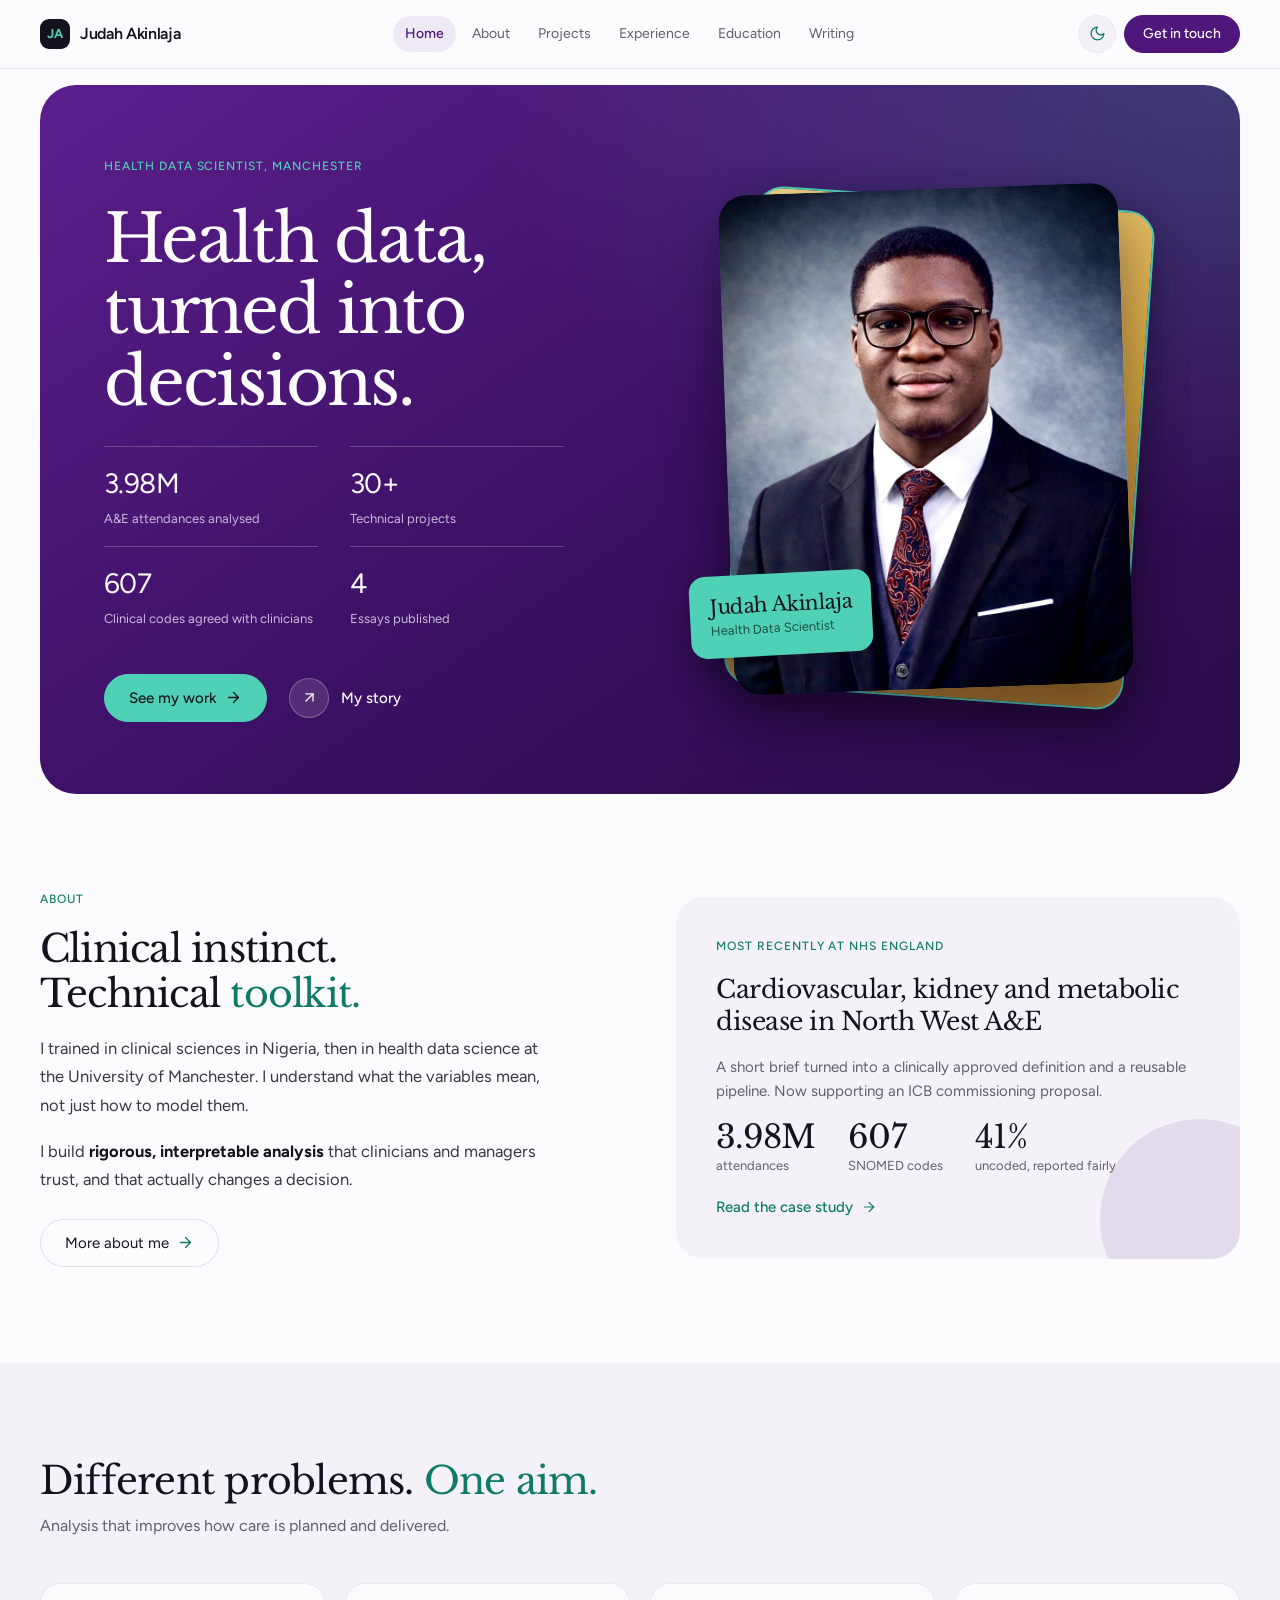
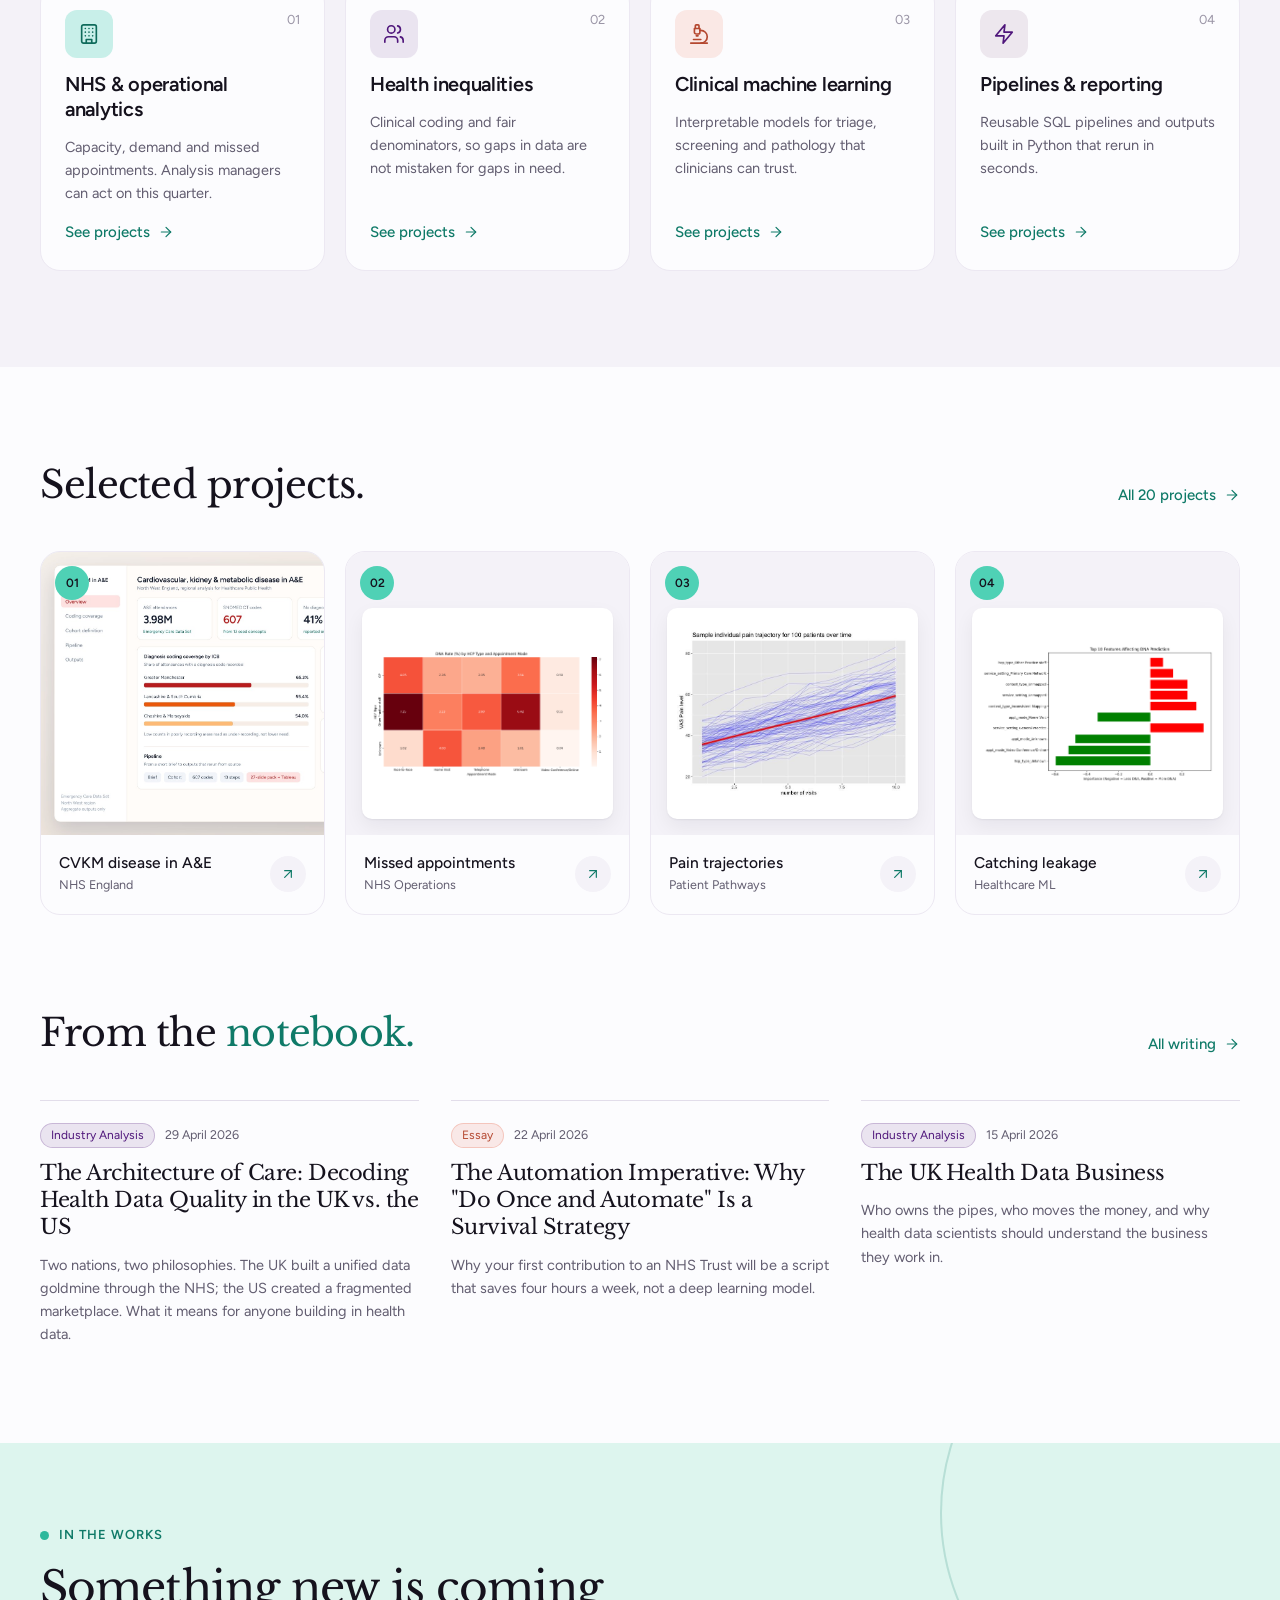
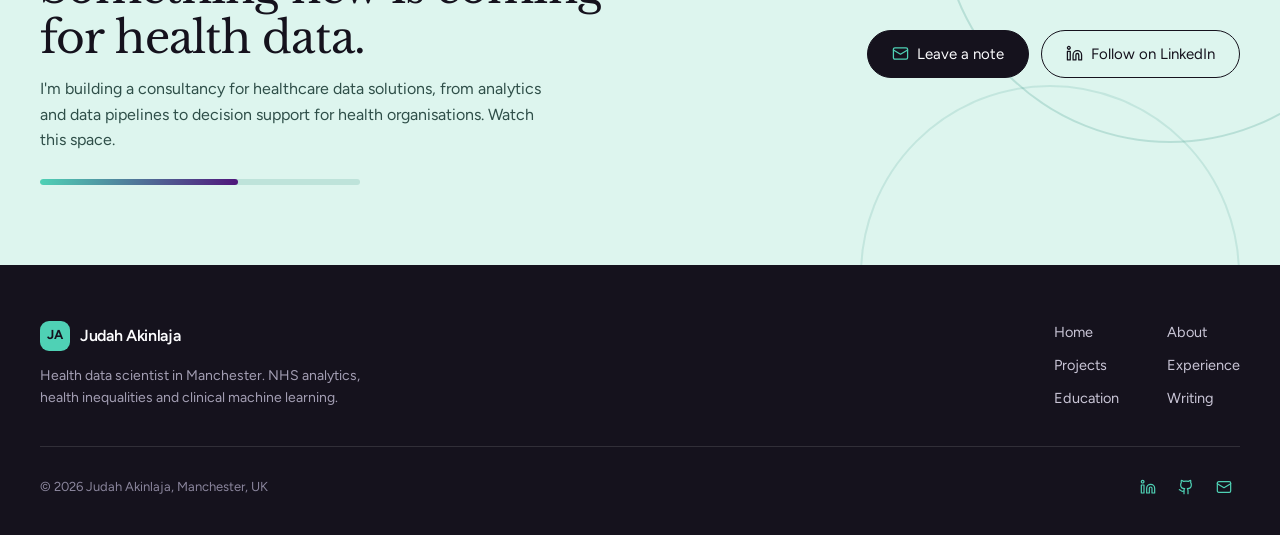
==== commit 5194e2d4: "Add Leave a note page Private contact form (Formspree) that sends notes to email. Get in touch butto" ====
--- a/index.html
+++ b/index.html
@@ -8,6 +8,17 @@
 <meta property="og:title" content="Judah Akinlaja, Health Data Scientist">
 <meta property="og:description" content="Health data scientist in Manchester. NHS analytics, health inequalities and clinical machine learning.">
 <meta property="og:type" content="website">
+<meta property="og:url" content="https://judahakinlajar.co.uk/">
+<meta property="og:site_name" content="Judah Akinlaja">
+<meta property="og:image" content="https://judahakinlajar.co.uk/assets/og/index.png">
+<meta property="og:image:width" content="1200">
+<meta property="og:image:height" content="630">
+<meta property="og:image:alt" content="Judah Akinlaja, Health Data Scientist">
+<meta name="twitter:card" content="summary_large_image">
+<meta name="twitter:title" content="Judah Akinlaja, Health Data Scientist">
+<meta name="twitter:description" content="Health data scientist in Manchester. NHS analytics, health inequalities and clinical machine learning.">
+<meta name="twitter:image" content="https://judahakinlajar.co.uk/assets/og/index.png">
+<link rel="canonical" href="https://judahakinlajar.co.uk/">
 <meta name="theme-color" content="#F4F2F8">
 <script>(function(){var t;try{t=localStorage.getItem('theme')}catch(e){}if(!t){t=window.matchMedia&&matchMedia('(prefers-color-scheme: dark)').matches?'dark':'light'}document.documentElement.setAttribute('data-theme',t)})();</script>
 <link rel="preconnect" href="https://fonts.googleapis.com">
@@ -22,7 +33,7 @@
     <nav aria-label="Main"><ul class="nav-links"><li><a href="index.html" aria-current="page">Home</a></li><li><a href="about.html">About</a></li><li><a href="portfolio.html">Projects</a></li><li><a href="experience.html">Experience</a></li><li><a href="qualifications.html">Education</a></li><li><a href="publications.html">Writing</a></li></ul></nav>
     <div class="nav-actions">
       <button class="theme-toggle" type="button" data-theme-toggle aria-label="Switch light or dark mode"><svg class="icon icon-moon" viewBox="0 0 24 24" fill="none" stroke="currentColor" stroke-width="1.8" stroke-linecap="round" stroke-linejoin="round" aria-hidden="true"><path d="M12 3a6 6 0 0 0 9 9 9 9 0 1 1-9-9Z"/></svg><svg class="icon icon-sun" viewBox="0 0 24 24" fill="none" stroke="currentColor" stroke-width="1.8" stroke-linecap="round" stroke-linejoin="round" aria-hidden="true"><circle cx="12" cy="12" r="4"/><path d="M12 2v2M12 20v2M4.93 4.93l1.41 1.41M17.66 17.66l1.41 1.41M2 12h2M20 12h2M6.34 17.66l-1.41 1.41M19.07 4.93l-1.41 1.41"/></svg></button>
-      <a class="btn btn-dark" href="mailto:judahakinlajar@gmail.com">Get in touch</a>
+      <a class="btn btn-dark" href="contact.html">Get in touch</a>
       <button class="menu-btn" type="button" data-menu-open aria-label="Open menu"><svg class="icon" viewBox="0 0 24 24" fill="none" stroke="currentColor" stroke-width="1.8" stroke-linecap="round" stroke-linejoin="round" aria-hidden="true"><path d="M4 7h16M4 12h16M4 17h16"/></svg></button>
     </div>
   </div>
@@ -33,7 +44,7 @@
     <button class="menu-btn" style="display:grid" type="button" data-menu-close aria-label="Close menu"><svg class="icon" viewBox="0 0 24 24" fill="none" stroke="currentColor" stroke-width="1.8" stroke-linecap="round" stroke-linejoin="round" aria-hidden="true"><path d="M18 6 6 18M6 6l12 12"/></svg></button>
   </div>
   <nav aria-label="Mobile"><a href="index.html" aria-current="page">Home</a><a href="about.html">About</a><a href="portfolio.html">Projects</a><a href="experience.html">Experience</a><a href="qualifications.html">Education</a><a href="publications.html">Writing</a></nav>
-  <a class="btn btn-dark" href="mailto:judahakinlajar@gmail.com"><svg class="icon" viewBox="0 0 24 24" fill="none" stroke="currentColor" stroke-width="1.8" stroke-linecap="round" stroke-linejoin="round" aria-hidden="true"><rect x="2" y="4" width="20" height="16" rx="2"/><path d="m22 7-10 6L2 7"/></svg> Get in touch</a>
+  <a class="btn btn-dark" href="contact.html"><svg class="icon" viewBox="0 0 24 24" fill="none" stroke="currentColor" stroke-width="1.8" stroke-linecap="round" stroke-linejoin="round" aria-hidden="true"><rect x="2" y="4" width="20" height="16" rx="2"/><path d="m22 7-10 6L2 7"/></svg> Get in touch</a>
 </div>
 <main>
 <section class="container hero-wrap">
@@ -135,7 +146,7 @@
       <div class="loader" aria-hidden="true"><span></span></div>
     </div>
     <div class="btns">
-      <a class="btn btn-lg btn-espresso" href="mailto:judahakinlajar@gmail.com"><svg class="icon" viewBox="0 0 24 24" fill="none" stroke="currentColor" stroke-width="1.8" stroke-linecap="round" stroke-linejoin="round" aria-hidden="true"><rect x="2" y="4" width="20" height="16" rx="2"/><path d="m22 7-10 6L2 7"/></svg> Get in touch</a>
+      <a class="btn btn-lg btn-espresso" href="contact.html"><svg class="icon" viewBox="0 0 24 24" fill="none" stroke="currentColor" stroke-width="1.8" stroke-linecap="round" stroke-linejoin="round" aria-hidden="true"><rect x="2" y="4" width="20" height="16" rx="2"/><path d="m22 7-10 6L2 7"/></svg> Leave a note</a>
       <a class="btn btn-lg btn-line" href="https://www.linkedin.com/in/judah-akinlaja-a10385194" target="_blank" rel="noopener"><svg class="icon" viewBox="0 0 24 24" fill="none" stroke="currentColor" stroke-width="1.8" stroke-linecap="round" stroke-linejoin="round" aria-hidden="true"><path d="M16 8a6 6 0 0 1 6 6v7h-4v-7a2 2 0 0 0-2-2 2 2 0 0 0-2 2v7h-4v-7a6 6 0 0 1 6-6z"/><rect width="4" height="12" x="2" y="9"/><circle cx="4" cy="4" r="2"/></svg> Follow on LinkedIn</a>
     </div>
   </div>
--- a/assets/css/site.css
+++ b/assets/css/site.css
@@ -1073,3 +1073,31 @@
 
 /* hero photo backing: gold panel with mint border */
 .hero-visual .frame { background: linear-gradient(150deg, #F3D58A 0%, #D9A93F 55%, #A9742A 100%); border: 2px solid #4FD1B5; box-shadow: 0 18px 40px rgba(10, 4, 20, .35); }
+
+/* ---------- contact / leave a note ---------- */
+.note-wrap{display:grid;grid-template-columns:minmax(0,1.6fr) minmax(0,1fr);gap:56px;align-items:start}
+.note-form{display:flex;flex-direction:column;gap:20px}
+.note-row{display:grid;grid-template-columns:1fr 1fr;gap:20px}
+.note-form label{display:flex;flex-direction:column;gap:8px;font-size:14px;font-weight:600;color:var(--ink,#15121D)}
+.note-form .opt{font-weight:400;color:#7A7487}
+.note-form input,.note-form select,.note-form textarea{font:inherit;font-weight:400;font-size:15px;padding:13px 14px;border-radius:12px;border:1px solid #DCD6E6;background:#FFFFFF;color:#15121D;outline:none;transition:border-color .15s,box-shadow .15s}
+.note-form textarea{resize:vertical;min-height:150px}
+.note-form input:focus,.note-form select:focus,.note-form textarea:focus{border-color:#4F167B;box-shadow:0 0 0 3px rgba(79,22,123,.15)}
+.note-form .hp{position:absolute;left:-9999px;width:1px;height:1px;opacity:0}
+.note-form button{align-self:flex-start}
+.note-form button:disabled{opacity:.6;cursor:wait}
+.note-privacy{font-size:13px;color:#7A7487;margin:0}
+.note-status{font-size:14px;margin:0;min-height:20px}
+.note-status.ok{color:#0F7A68;font-weight:600}
+.note-status.err{color:#B42318;font-weight:600}
+.note-side{background:#DDF5EE;border-radius:20px;padding:28px;display:flex;flex-direction:column;gap:14px}
+.note-side h3{font-family:'Libre Baskerville',Georgia,serif;font-weight:400;font-size:20px;margin:0 0 4px}
+.note-side a{display:flex;align-items:center;gap:10px;color:#15121D;text-decoration:none;font-size:15px;word-break:break-all}
+.note-side a:hover{color:#4F167B}
+[data-theme="dark"] .note-form label{color:#EDEAF3}
+[data-theme="dark"] .note-form input,[data-theme="dark"] .note-form select,[data-theme="dark"] .note-form textarea{background:#1C1926;border-color:#34303F;color:#EDEAF3}
+[data-theme="dark"] .note-side{background:#12302B}
+[data-theme="dark"] .note-side a{color:#EDEAF3}
+[data-theme="dark"] .note-status.ok{color:#4FD1B5}
+@media (max-width:820px){.note-wrap{grid-template-columns:1fr;gap:32px}.note-row{grid-template-columns:1fr}}
+.note-form input:not(.hp),.note-form select{height:52px;box-sizing:border-box}
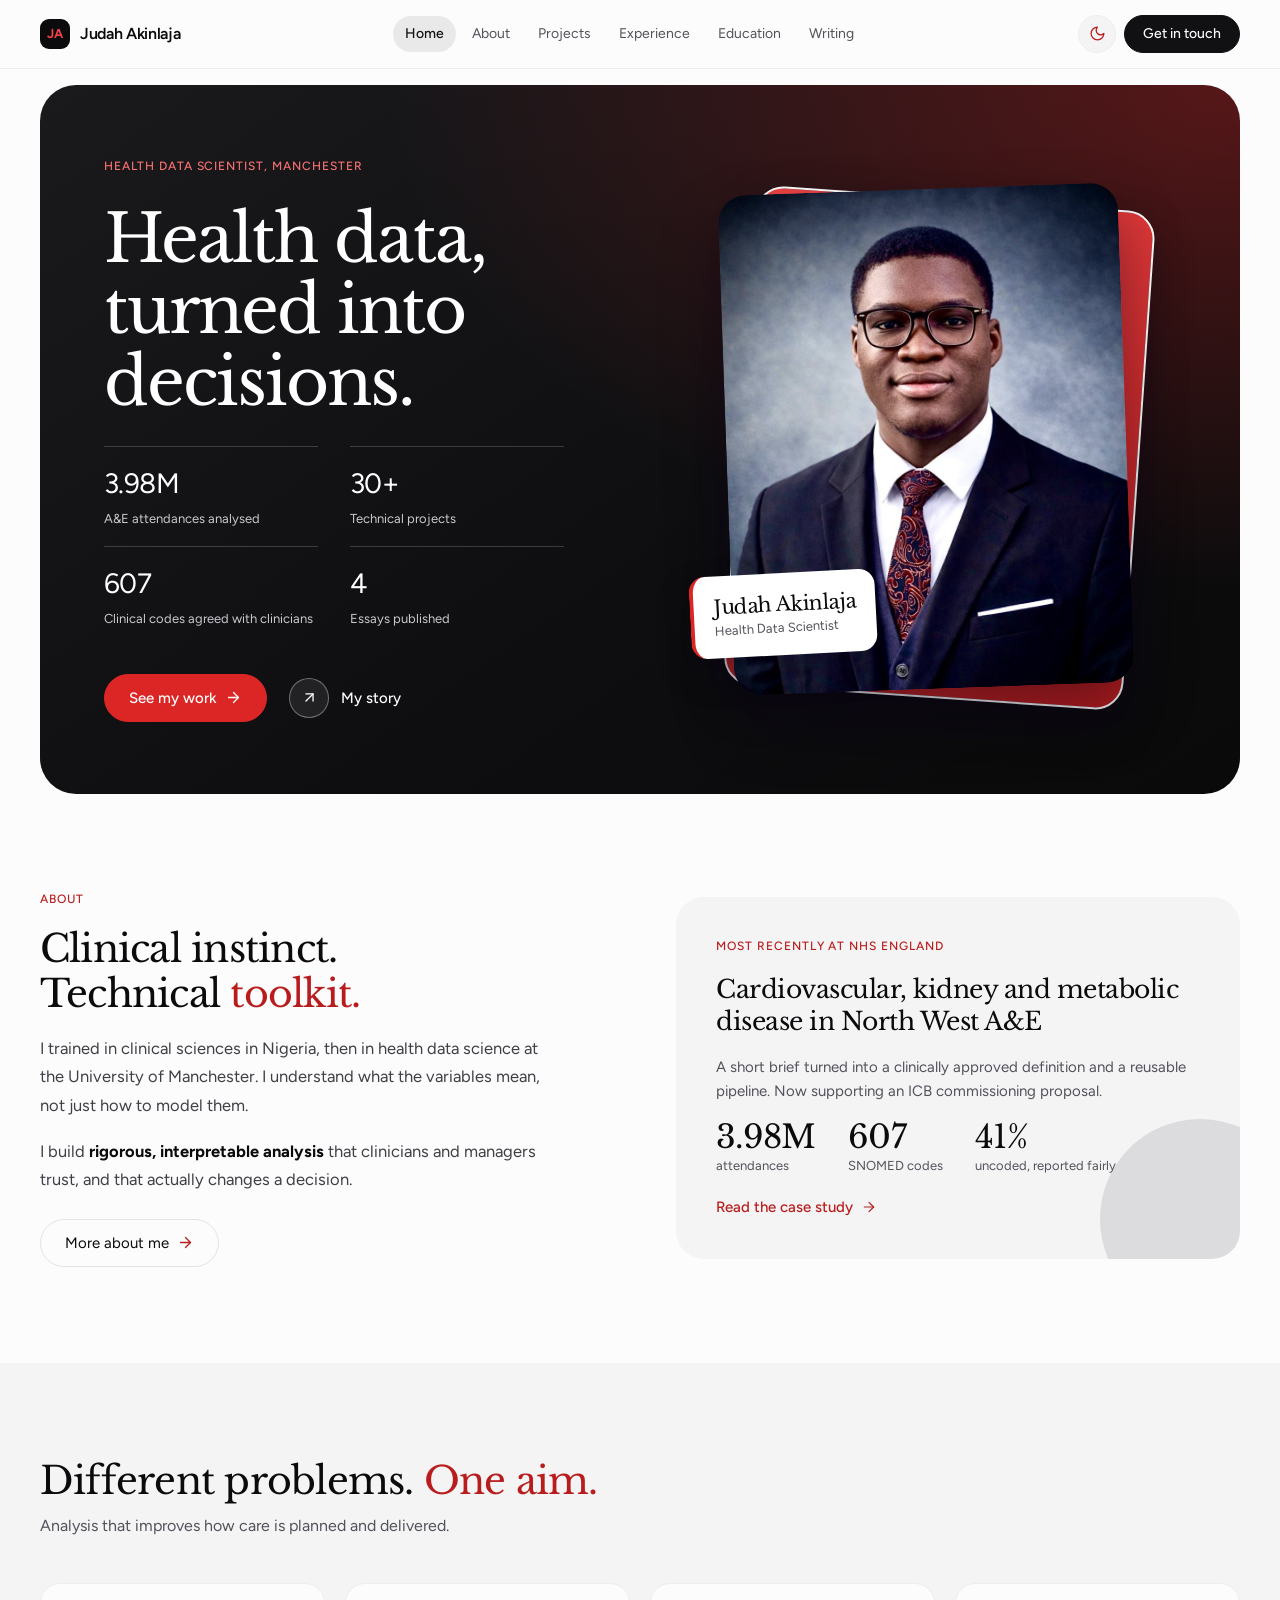
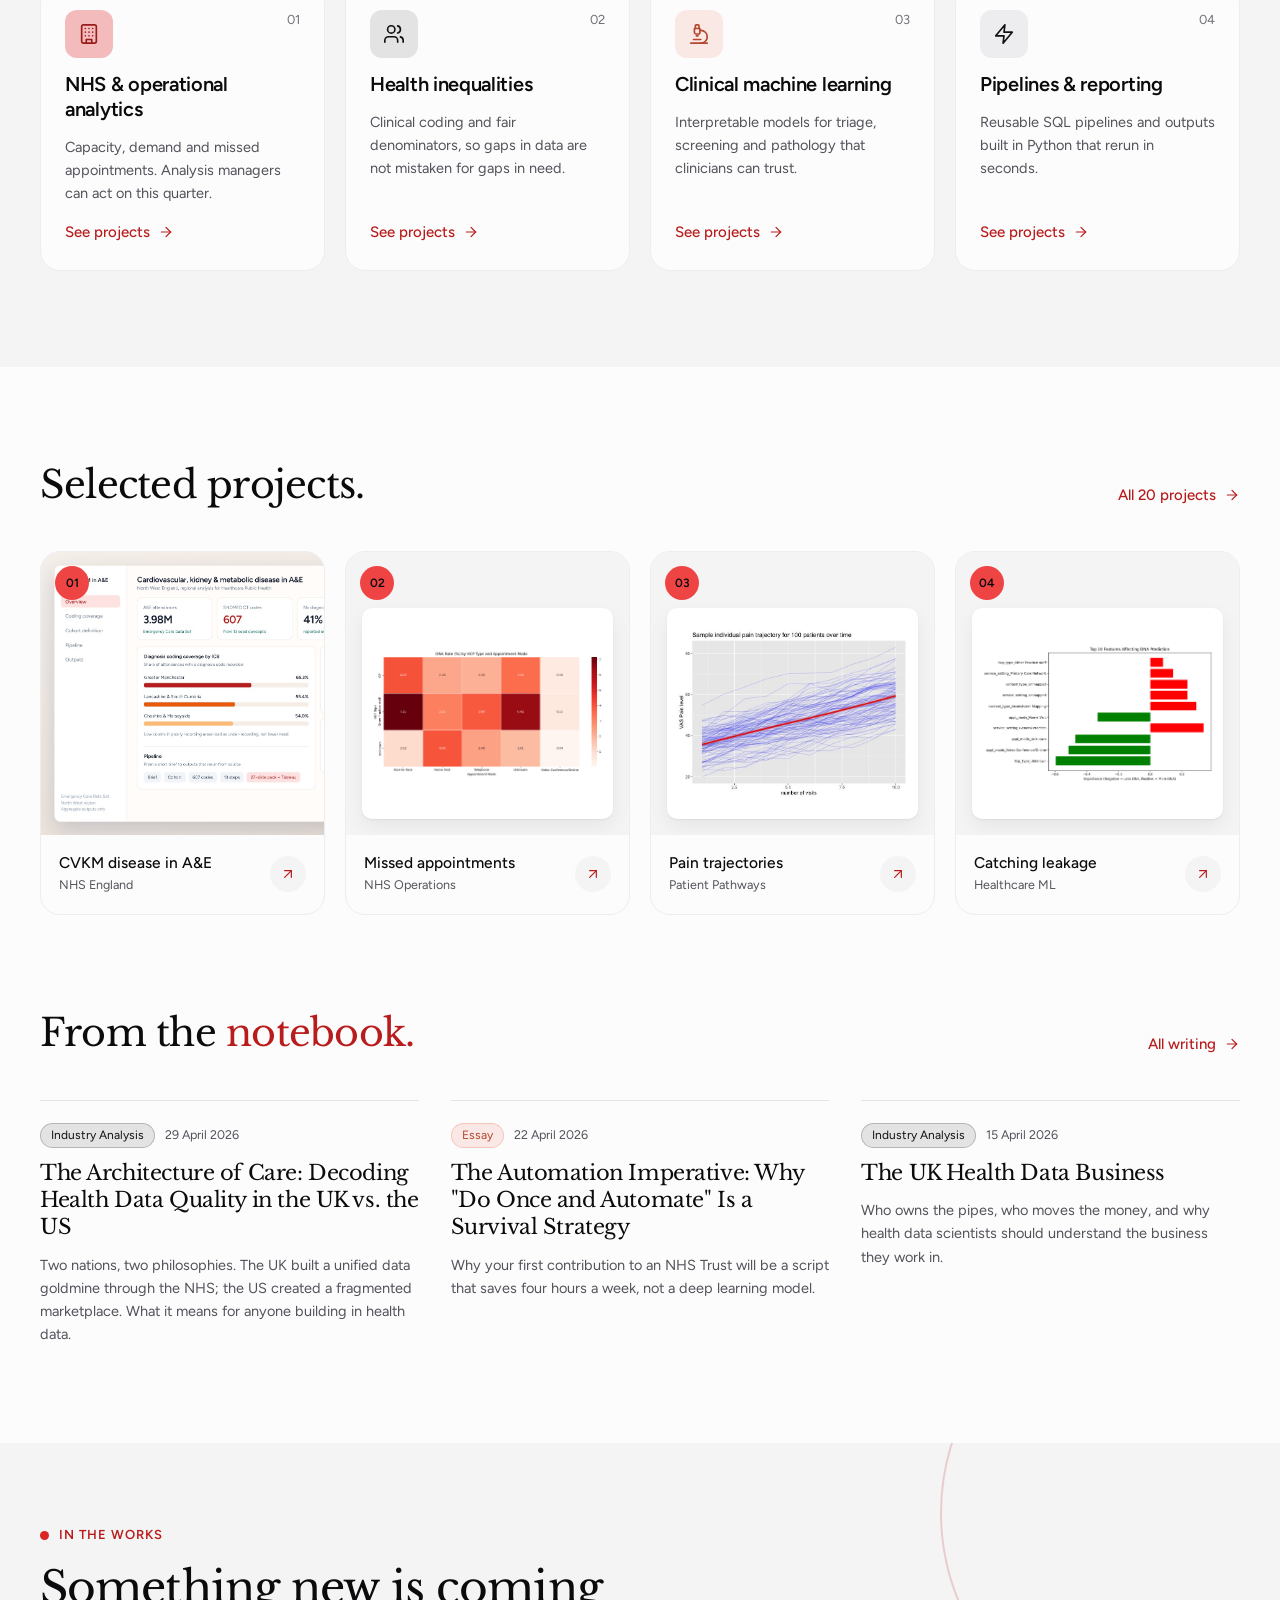
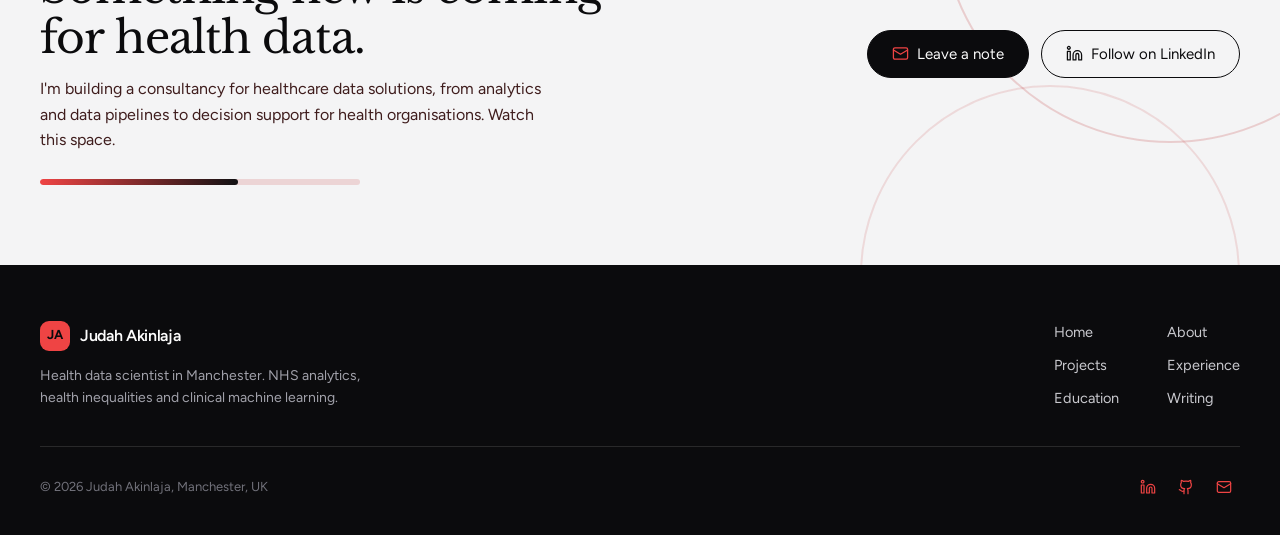
==== commit ef560465: "Retheme the whole site in red, white and black Replaces purple and mint across all pages and dark mo" ====
--- a/index.html
+++ b/index.html
@@ -19,7 +19,7 @@
 <meta name="twitter:description" content="Health data scientist in Manchester. NHS analytics, health inequalities and clinical machine learning.">
 <meta name="twitter:image" content="https://judahakinlajar.co.uk/assets/og/index.png">
 <link rel="canonical" href="https://judahakinlajar.co.uk/">
-<meta name="theme-color" content="#F4F2F8">
+<meta name="theme-color" content="#FCFCFC">
 <script>(function(){var t;try{t=localStorage.getItem('theme')}catch(e){}if(!t){t=window.matchMedia&&matchMedia('(prefers-color-scheme: dark)').matches?'dark':'light'}document.documentElement.setAttribute('data-theme',t)})();</script>
 <link rel="preconnect" href="https://fonts.googleapis.com">
 <link rel="preconnect" href="https://fonts.gstatic.com" crossorigin>
--- a/assets/css/site.css
+++ b/assets/css/site.css
@@ -8,68 +8,68 @@
   --serif: 'Libre Baskerville', Georgia, 'Times New Roman', serif;
 
   /* artfolio palette */
-  --espresso: #15121D;
-  --ivory: #FCFCFE;
-  --cream: #F4F2F8;
-  --gold: #4FD1B5;
-  --gold-mid: #2DB89C;
-  --gold-deep: #0F7A68;
-  --plum: #4F167B;
-  --plum-deep: #2E0C4A;
-  --lilac: #CFC6D0;
+  --espresso: #0B0B0D;
+  --ivory: #FCFCFC;
+  --cream: #F4F4F5;
+  --gold: #EF4444;
+  --gold-mid: #DC2626;
+  --gold-deep: #B91C1C;
+  --plum: #111113;
+  --plum-deep: #0E0E10;
+  --lilac: #D4D4D8;
   --olive: #E8735A;
 
-  --bg: #FCFCFE;
-  --bg-bento: #F4F2F8;
-  --surface: #FCFCFE;
-  --surface-2: #F4F2F8;
-  --surface-3: #EAE6F1;
+  --bg: #FCFCFC;
+  --bg-bento: #F4F4F5;
+  --surface: #FCFCFC;
+  --surface-2: #F4F4F5;
+  --surface-3: #EDEDEF;
   --white: #FFFFFF;
-  --border: #E2DDEA;
-  --hair: #ECE8F2;
-
-  --ink: #15121D;
-  --body: #3A3647;
-  --muted: #625D70;
-  --faint: #9A95A6;
-  --accent: #0F7A68;
-  --accent-soft: rgba(79, 209, 181, .28);
-
-  --inverse: #15121D;
-  --inverse-ink: #FCFCFE;
-  --inverse-muted: #B3AEC2;
-  --inverse-pill: #2A2735;
+  --border: #E4E4E7;
+  --hair: #EDEDEF;
+
+  --ink: #0B0B0D;
+  --body: #3F3F46;
+  --muted: #52525B;
+  --faint: #71717A;
+  --accent: #B91C1C;
+  --accent-soft: rgba(220, 38, 38, .28);
+
+  --inverse: #0B0B0D;
+  --inverse-ink: #FCFCFC;
+  --inverse-muted: #A1A1AA;
+  --inverse-pill: #27272A;
 
   --radius-card: 22px;
   --radius-btn: 10px;
   --radius-pill: 999px;
   --gap: 12px;
-  --shadow: 0 1px 2px rgba(21, 18, 29, .04), 0 8px 24px rgba(21, 18, 29, .05);
+  --shadow: 0 1px 2px rgba(11, 11, 13, .04), 0 8px 24px rgba(11, 11, 13, .05);
 
   color-scheme: light;
 }
 
 [data-theme="dark"] {
-  --bg: #15121D;
-  --bg-bento: #0D0C12;
-  --surface: #1A1824;
-  --surface-2: #23202F;
-  --surface-3: #2D2A3A;
-  --white: #1A1824;
-  --border: #353145;
-  --hair: #2D2A3A;
-
-  --ink: #FCFCFE;
-  --body: #E2DFEA;
-  --muted: #A6A1B5;
-  --faint: #77728A;
-  --accent: #4FD1B5;
-  --accent-soft: rgba(79, 209, 181, .16);
-
-  --inverse: #0B0A10;
-  --inverse-ink: #FCFCFE;
-  --inverse-muted: #A6A1B5;
-  --inverse-pill: #23202F;
+  --bg: #0B0B0D;
+  --bg-bento: #0C0C0E;
+  --surface: #18181B;
+  --surface-2: #232326;
+  --surface-3: #2A2A2E;
+  --white: #18181B;
+  --border: #3F3F46;
+  --hair: #2A2A2E;
+
+  --ink: #FCFCFC;
+  --body: #E4E4E7;
+  --muted: #A1A1AA;
+  --faint: #71717A;
+  --accent: #EF4444;
+  --accent-soft: rgba(220, 38, 38, .16);
+
+  --inverse: #0A0A0B;
+  --inverse-ink: #FCFCFC;
+  --inverse-muted: #A1A1AA;
+  --inverse-pill: #232326;
 
   --shadow: none;
   color-scheme: dark;
@@ -263,14 +263,14 @@
 }
 
 /* Generated covers (no stock photos: data motifs) */
-.cover { --c1: #1F1B2E; --c2: #15121D; color: rgba(79, 209, 181, .7); background: linear-gradient(140deg, var(--c1), var(--c2)); }
+.cover { --c1: #1F1F23; --c2: #0B0B0D; color: rgba(220, 38, 38, .7); background: linear-gradient(140deg, var(--c1), var(--c2)); }
 .cover svg { position: absolute; inset: 0; width: 100%; height: 100%; }
-.cover.v1 { --c1: #2B2540; --c2: #15121D; color: rgba(79, 209, 181, .72); }
-.cover.v2 { --c1: #FCFCFE; --c2: #E6E1EE; color: rgba(79, 22, 123, .42); }
-.cover.v3 { --c1: #5B1E8C; --c2: #2E0C4A; color: rgba(79, 209, 181, .6); }
-.cover.v4 { --c1: #E7DFE8; --c2: #CFC6D0; color: rgba(79, 22, 123, .5); }
+.cover.v1 { --c1: #27272A; --c2: #0B0B0D; color: rgba(220, 38, 38, .72); }
+.cover.v2 { --c1: #FCFCFC; --c2: #E7E7EA; color: rgba(17, 17, 19, .42); }
+.cover.v3 { --c1: #1A1A1D; --c2: #0E0E10; color: rgba(220, 38, 38, .6); }
+.cover.v4 { --c1: #E7E7EA; --c2: #D4D4D8; color: rgba(17, 17, 19, .5); }
 .cover.v5 { --c1: #F09A80; --c2: #C9553B; color: rgba(255, 253, 248, .55); }
-.cover.v6 { --c1: #4FD1B5; --c2: #2DB89C; color: rgba(21, 18, 29, .42); }
+.cover.v6 { --c1: #EF4444; --c2: #DC2626; color: rgba(11, 11, 13, .42); }
 
 /* Marquee (stack + organisations) */
 .marquee { position: relative; overflow: hidden; margin-inline: -24px; }
@@ -678,9 +678,9 @@
 .eyebrow::before { content: ""; width: 28px; height: 1px; background: currentColor; }
 
 /* Primary buttons become gold (artfolio CTA) */
-.btn-dark { background: var(--gold); border-color: var(--gold); color: #15121D; font-weight: 500; }
+.btn-dark { background: var(--gold); border-color: var(--gold); color: #0B0B0D; font-weight: 500; }
 .btn-dark:hover { background: var(--gold-mid); border-color: var(--gold-mid); opacity: 1; }
-.btn-dark .icon { color: #15121D; }
+.btn-dark .icon { color: #0B0B0D; }
 .btn-outline { border-color: var(--border); }
 .btn-outline:hover { border-color: var(--gold-mid); background: var(--accent-soft); }
 .btn:hover { border-color: var(--gold-mid); }
@@ -696,11 +696,11 @@
 .label .icon { color: var(--accent); }
 .label .dot { background: var(--olive); box-shadow: 0 0 0 3px rgba(232, 115, 90, .22); }
 .pill { background: var(--surface-2); }
-.pill-gold { background: rgba(79, 209, 181, .3); border-color: rgba(181, 119, 0, .25); color: #0F6B5B; }
-.pill-plum { background: rgba(79, 22, 123, .1); border-color: rgba(79, 22, 123, .22); color: #4F167B; }
+.pill-gold { background: rgba(220, 38, 38, .3); border-color: rgba(181, 119, 0, .25); color: #991B1B; }
+.pill-plum { background: rgba(17, 17, 19, .1); border-color: rgba(17, 17, 19, .22); color: #111113; }
 .pill-olive { background: rgba(232, 115, 90, .14); border-color: rgba(232, 115, 90, .3); color: #B4472F; }
-[data-theme="dark"] .pill-gold { background: rgba(79, 209, 181, .16); color: #4FD1B5; border-color: rgba(79, 209, 181, .3); }
-[data-theme="dark"] .pill-plum { background: rgba(187, 140, 230, .14); color: #D6B8F2; border-color: rgba(187, 140, 230, .3); }
+[data-theme="dark"] .pill-gold { background: rgba(220, 38, 38, .16); color: #EF4444; border-color: rgba(220, 38, 38, .3); }
+[data-theme="dark"] .pill-plum { background: rgba(187, 140, 230, .14); color: #FCA5A5; border-color: rgba(187, 140, 230, .3); }
 [data-theme="dark"] .pill-olive { background: rgba(240, 150, 125, .14); color: #F4A893; border-color: rgba(240, 150, 125, .3); }
 
 /* Bento cards */
@@ -708,91 +708,91 @@
 .tag .icon { color: var(--accent); }
 .focus-num { color: var(--accent); font-weight: 500; }
 .focus-item:hover, .note:hover, .exp-item:hover { background: var(--accent-soft); }
-.chip:nth-child(3n+1) .chip-icon { background: rgba(79, 209, 181, .32); color: #0F6B5B; }
-.chip:nth-child(3n+2) .chip-icon { background: rgba(79, 22, 123, .12); color: #4F167B; }
+.chip:nth-child(3n+1) .chip-icon { background: rgba(220, 38, 38, .32); color: #991B1B; }
+.chip:nth-child(3n+2) .chip-icon { background: rgba(17, 17, 19, .12); color: #111113; }
 .chip:nth-child(3n+3) .chip-icon { background: rgba(232, 115, 90, .16); color: #B4472F; }
-[data-theme="dark"] .chip:nth-child(3n+1) .chip-icon { color: #4FD1B5; background: rgba(79, 209, 181, .14); }
-[data-theme="dark"] .chip:nth-child(3n+2) .chip-icon { color: #D6B8F2; background: rgba(187, 140, 230, .14); }
+[data-theme="dark"] .chip:nth-child(3n+1) .chip-icon { color: #EF4444; background: rgba(220, 38, 38, .14); }
+[data-theme="dark"] .chip:nth-child(3n+2) .chip-icon { color: #FCA5A5; background: rgba(187, 140, 230, .14); }
 [data-theme="dark"] .chip:nth-child(3n+3) .chip-icon { color: #F4A893; background: rgba(240, 150, 125, .14); }
-.exp-item:nth-child(3n+1) .chip-icon { background: rgba(79, 209, 181, .32); color: #0F6B5B; }
-.exp-item:nth-child(3n+2) .chip-icon { background: rgba(79, 22, 123, .12); color: #4F167B; }
+.exp-item:nth-child(3n+1) .chip-icon { background: rgba(220, 38, 38, .32); color: #991B1B; }
+.exp-item:nth-child(3n+2) .chip-icon { background: rgba(17, 17, 19, .12); color: #111113; }
 .exp-item:nth-child(3n+3) .chip-icon { background: rgba(232, 115, 90, .16); color: #B4472F; }
-[data-theme="dark"] .exp-item .chip-icon { background: rgba(79, 209, 181, .14); color: #4FD1B5; }
-.stat:nth-child(1) { background: rgba(79, 209, 181, .22); }
-.stat:nth-child(2) { background: rgba(79, 22, 123, .08); }
+[data-theme="dark"] .exp-item .chip-icon { background: rgba(220, 38, 38, .14); color: #EF4444; }
+.stat:nth-child(1) { background: rgba(220, 38, 38, .22); }
+.stat:nth-child(2) { background: rgba(17, 17, 19, .08); }
 .stat:nth-child(3) { background: rgba(232, 115, 90, .12); }
 .stat-figure { font-family: var(--serif); font-weight: 600; font-size: 54px;
   background: linear-gradient(180deg, var(--ink) 0%, var(--ink) 45%, var(--accent) 100%);
   -webkit-background-clip: text; background-clip: text; }
 .stat-figure sup { -webkit-text-fill-color: var(--accent); color: var(--accent); }
-[data-theme="dark"] .stat:nth-child(1) { background: rgba(79, 209, 181, .1); }
+[data-theme="dark"] .stat:nth-child(1) { background: rgba(220, 38, 38, .1); }
 [data-theme="dark"] .stat:nth-child(2) { background: rgba(187, 140, 230, .1); }
 [data-theme="dark"] .stat:nth-child(3) { background: rgba(240, 150, 125, .1); }
 
 /* Contact card: plum with gold CTA */
-.contact-card { background: linear-gradient(150deg, #5B1E8C 0%, #2E0C4A 100%); border-color: transparent; color: #FCFCFE; }
-.contact-card .card-title { color: #FCFCFE; }
-.contact-card .card-text { color: #D9CDE4; }
-.contact-card .label { background: rgba(255, 253, 248, .1); color: #E7DDF0; }
+.contact-card { background: linear-gradient(150deg, #1A1A1D 0%, #0E0E10 100%); border-color: transparent; color: #FCFCFC; }
+.contact-card .card-title { color: #FCFCFC; }
+.contact-card .card-text { color: #DADADF; }
+.contact-card .label { background: rgba(255, 253, 248, .1); color: #E7E7EA; }
 .contact-card .label .icon { color: var(--gold); }
-.contact-card .btn { border-color: rgba(255, 253, 248, .28); color: #FCFCFE; }
+.contact-card .btn { border-color: rgba(255, 253, 248, .28); color: #FCFCFC; }
 .contact-card .btn .icon { color: var(--gold); }
 .contact-card .btn:hover { background: rgba(255, 253, 248, .08); border-color: var(--gold); }
-.contact-card .btn-light { background: var(--gold); border-color: var(--gold); color: #15121D; }
-.contact-card .btn-light .icon { color: #15121D; }
+.contact-card .btn-light { background: var(--gold); border-color: var(--gold); color: #0B0B0D; }
+.contact-card .btn-light .icon { color: #0B0B0D; }
 .contact-card .btn-light:hover { background: var(--gold-mid); }
 
 /* Tiles + project covers */
 .tile-name, .project-cover .pill { background: rgba(255, 253, 248, .78); }
 
 /* Inner page pieces */
-.ticks li::before { background: rgba(79, 209, 181, .35) url("data:image/svg+xml,%3Csvg xmlns='http://www.w3.org/2000/svg' viewBox='0 0 24 24' fill='none' stroke='%230F6B5B' stroke-width='3' stroke-linecap='round' stroke-linejoin='round'%3E%3Cpath d='M20 6 9 17l-5-5'/%3E%3C/svg%3E") center / 10px no-repeat; }
+.ticks li::before { background: rgba(220, 38, 38, .35) url("data:image/svg+xml,%3Csvg xmlns='http://www.w3.org/2000/svg' viewBox='0 0 24 24' fill='none' stroke='%230F6B5B' stroke-width='3' stroke-linecap='round' stroke-linejoin='round'%3E%3Cpath d='M20 6 9 17l-5-5'/%3E%3C/svg%3E") center / 10px no-repeat; }
 .role-dates { color: var(--accent); font-weight: 500; }
-.pillar-icon { background: rgba(79, 209, 181, .3); color: #0F6B5B; }
-.pillar:nth-child(2) .pillar-icon { background: rgba(79, 22, 123, .1); color: #4F167B; }
+.pillar-icon { background: rgba(220, 38, 38, .3); color: #991B1B; }
+.pillar:nth-child(2) .pillar-icon { background: rgba(17, 17, 19, .1); color: #111113; }
 .pillar:nth-child(3) .pillar-icon { background: rgba(232, 115, 90, .15); color: #B4472F; }
-[data-theme="dark"] .pillar-icon { background: rgba(79, 209, 181, .14) !important; color: #4FD1B5 !important; }
+[data-theme="dark"] .pillar-icon { background: rgba(220, 38, 38, .14) !important; color: #EF4444 !important; }
 .principle-num { color: var(--accent); font-family: var(--serif); font-size: 22px; font-weight: 600; padding-top: 0; }
-.fact:nth-child(1) { background: rgba(79, 209, 181, .22); }
-.fact:nth-child(2) { background: rgba(79, 22, 123, .08); }
+.fact:nth-child(1) { background: rgba(220, 38, 38, .22); }
+.fact:nth-child(2) { background: rgba(17, 17, 19, .08); }
 .fact:nth-child(3) { background: rgba(232, 115, 90, .12); }
 .fact strong { font-family: var(--serif); font-size: 28px; font-weight: 600; }
 .feature { background: var(--surface); }
 .card-link { color: var(--accent); }
 .card-link:hover { color: var(--ink); }
 .project-stack span { background: var(--surface-2); }
-.portrait { border-color: var(--border); box-shadow: 18px 18px 0 -2px rgba(79, 209, 181, .45); }
+.portrait { border-color: var(--border); box-shadow: 18px 18px 0 -2px rgba(220, 38, 38, .45); }
 
 /* Dark editorial band (espresso + gold) */
-.dark-band { background: radial-gradient(ellipse at 85% 0%, rgba(79, 22, 123, .45), transparent 55%), #15121D; }
-[data-theme="dark"] .dark-band { background: radial-gradient(ellipse at 85% 0%, rgba(79, 22, 123, .4), transparent 55%), #0B0A10; border-bottom-color: #23202F; }
+.dark-band { background: radial-gradient(ellipse at 85% 0%, rgba(17, 17, 19, .45), transparent 55%), #0B0B0D; }
+[data-theme="dark"] .dark-band { background: radial-gradient(ellipse at 85% 0%, rgba(17, 17, 19, .4), transparent 55%), #0A0A0B; border-bottom-color: #232326; }
 .filter { background: rgba(255, 253, 248, .06); }
-.filter button { background: transparent; color: #D2CEDD; }
-.filter button[aria-pressed="true"] { background: var(--gold); color: #15121D; }
-.writing-hero-head p { color: #B3AEC2; }
+.filter button { background: transparent; color: #D4D4D8; }
+.filter button[aria-pressed="true"] { background: var(--gold); color: #0B0B0D; }
+.writing-hero-head p { color: #A1A1AA; }
 .side-item { border-bottom-color: rgba(255, 253, 248, .14); }
-.dark-band .meta { color: #B3AEC2; }
-.hero-post::after { background: linear-gradient(180deg, rgba(21, 18, 29, 0) 25%, rgba(21, 18, 29, .85) 100%); }
-.badge { background: var(--gold); color: #15121D; }
+.dark-band .meta { color: #A1A1AA; }
+.hero-post::after { background: linear-gradient(180deg, rgba(11, 11, 13, 0) 25%, rgba(11, 11, 13, .85) 100%); }
+.badge { background: var(--gold); color: #0B0B0D; }
 
 /* CTA band */
-.cta-band-body { background: #15121D; }
-.btn-white { background: var(--gold); border-color: var(--gold); color: #15121D; }
+.cta-band-body { background: #0B0B0D; }
+.btn-white { background: var(--gold); border-color: var(--gold); color: #0B0B0D; }
 .btn-white:hover { background: var(--gold-mid); }
 .btn-ghost-dark .icon { color: var(--gold); }
 
 /* Article */
 .article-body .pull-quote, .article-body blockquote {
-  background: var(--espresso); color: #FCFCFE; font-family: var(--serif); font-size: 26px; font-weight: 500;
+  background: var(--espresso); color: #FCFCFC; font-family: var(--serif); font-size: 26px; font-weight: 500;
   line-height: 1.35; letter-spacing: 0; position: relative; padding-top: 64px; border-radius: 4px;
 }
 .article-body .pull-quote::before, .article-body blockquote::before {
   content: "\201C"; position: absolute; top: 4px; left: 50%; transform: translateX(-50%);
   font-size: 84px; line-height: 1; color: var(--gold);
 }
-[data-theme="dark"] .article-body .pull-quote, [data-theme="dark"] .article-body blockquote { background: #0B0A10; border: 1px solid var(--border); }
-.article-body .stat-item:nth-child(1) { background: rgba(79, 209, 181, .2); border-color: transparent; }
-.article-body .stat-item:nth-child(2) { background: rgba(79, 22, 123, .08); border-color: transparent; }
+[data-theme="dark"] .article-body .pull-quote, [data-theme="dark"] .article-body blockquote { background: #0A0A0B; border: 1px solid var(--border); }
+.article-body .stat-item:nth-child(1) { background: rgba(220, 38, 38, .2); border-color: transparent; }
+.article-body .stat-item:nth-child(2) { background: rgba(17, 17, 19, .08); border-color: transparent; }
 .article-body .stat-item:nth-child(3) { background: rgba(232, 115, 90, .12); border-color: transparent; }
 .article-body .stat-num { font-family: var(--serif); font-size: 36px; font-weight: 600; }
 .article-body .player-block { border-left: 3px solid var(--gold-mid); border-radius: 4px 14px 14px 4px; }
@@ -803,12 +803,12 @@
 .back-link:hover { color: var(--accent); }
 
 /* Footer */
-.footer-cta { background: var(--espresso); border-color: var(--espresso); color: #FCFCFE; border-radius: var(--radius-card); position: relative; overflow: hidden; }
-.footer-cta::before { content: ""; position: absolute; right: -80px; top: -120px; width: 360px; height: 360px; border-radius: 50%; background: radial-gradient(circle, rgba(79, 22, 123, .55), transparent 70%); pointer-events: none; }
-.footer-cta h2 { color: #FCFCFE; position: relative; }
+.footer-cta { background: var(--espresso); border-color: var(--espresso); color: #FCFCFC; border-radius: var(--radius-card); position: relative; overflow: hidden; }
+.footer-cta::before { content: ""; position: absolute; right: -80px; top: -120px; width: 360px; height: 360px; border-radius: 50%; background: radial-gradient(circle, rgba(17, 17, 19, .55), transparent 70%); pointer-events: none; }
+.footer-cta h2 { color: #FCFCFC; position: relative; }
 .footer-cta-form { background: rgba(255, 253, 248, .06); border-color: rgba(255, 253, 248, .16); position: relative; }
-.footer-cta-form > span:first-child { color: #E2DFEA; }
-[data-theme="dark"] .footer-cta { background: #0B0A10; border-color: var(--border); }
+.footer-cta-form > span:first-child { color: #E4E4E7; }
+[data-theme="dark"] .footer-cta { background: #0A0A0B; border-color: var(--border); }
 .socials a { color: var(--accent); }
 .socials a:hover { background: var(--accent-soft); }
 
@@ -825,7 +825,7 @@
 body.simple { background: var(--bg); }
 .sec { padding: 96px 0; }
 .sec-tint { background: var(--cream); }
-[data-theme="dark"] .sec-tint { background: #17151F; }
+[data-theme="dark"] .sec-tint { background: #18181B; }
 .sec-head { display: flex; align-items: flex-end; justify-content: space-between; gap: 24px; margin-bottom: 44px; }
 .sec-head h2, .sec h2.big { font-family: var(--serif); font-weight: 600; font-size: clamp(34px, 4vw, 46px); line-height: 1.08; letter-spacing: -0.01em; font-variant-numeric: lining-nums; }
 .sec-head p { color: var(--muted); margin-top: 10px; font-size: 16px; }
@@ -837,36 +837,36 @@
 /* Hero block */
 .hero-wrap { padding-top: 16px; }
 .hero-block {
-  position: relative; overflow: hidden; border-radius: 36px; color: #FCFCFE;
-  background: radial-gradient(ellipse at 100% 0%, rgba(79, 209, 181, .18), transparent 45%), linear-gradient(145deg, #5B1E8C 0%, #3A1062 55%, #2A0B47 100%);
+  position: relative; overflow: hidden; border-radius: 36px; color: #FCFCFC;
+  background: radial-gradient(ellipse at 100% 0%, rgba(220, 38, 38, .18), transparent 45%), linear-gradient(145deg, #1A1A1D 0%, #0E0E10 55%, #0A0A0B 100%);
   display: grid; grid-template-columns: 1.05fr 1fr; gap: 48px; align-items: center; padding: 72px 64px;
 }
 .hero-copy { display: flex; flex-direction: column; gap: 28px; position: relative; z-index: 1; }
 .hero-copy .eyebrow { color: var(--gold); }
-.hero-copy h1 { font-family: var(--serif); font-weight: 600; font-size: clamp(46px, 6.2vw, 80px); line-height: .98; letter-spacing: -0.015em; color: #FCFCFE; }
+.hero-copy h1 { font-family: var(--serif); font-weight: 600; font-size: clamp(46px, 6.2vw, 80px); line-height: .98; letter-spacing: -0.015em; color: #FCFCFC; }
 .hero-copy h1 em { font-style: italic; color: var(--gold); }
-.hero-copy p { font-size: 17px; line-height: 1.6; color: #E4D8EE; max-width: 480px; }
+.hero-copy p { font-size: 17px; line-height: 1.6; color: #E4E4E7; max-width: 480px; }
 .hero-stats { display: grid; grid-template-columns: 1fr 1fr; gap: 0 32px; max-width: 460px; }
 .hero-stat { border-top: 1px solid rgba(255, 253, 248, .22); padding: 14px 0 16px; }
-.hero-stat strong { display: block; font-size: 28px; font-weight: 400; letter-spacing: -0.02em; color: #FCFCFE; }
-.hero-stat span { font-size: 13px; color: #CBB9DB; }
+.hero-stat strong { display: block; font-size: 28px; font-weight: 400; letter-spacing: -0.02em; color: #FCFCFC; }
+.hero-stat span { font-size: 13px; color: #C9C9CE; }
 .hero-ctas { display: flex; align-items: center; gap: 22px; flex-wrap: wrap; }
-.circle-link { display: inline-flex; align-items: center; gap: 12px; font-weight: 500; color: #FCFCFE; }
+.circle-link { display: inline-flex; align-items: center; gap: 12px; font-weight: 500; color: #FCFCFC; }
 .circle-link .ring { width: 40px; height: 40px; border-radius: 50%; display: grid; place-items: center; background: rgba(255, 253, 248, .12); border: 1px solid rgba(255, 253, 248, .25); transition: background-color .2s; }
-.circle-link:hover .ring { background: var(--gold); color: #15121D; }
+.circle-link:hover .ring { background: var(--gold); color: #0B0B0D; }
 .circle-link .icon { width: 17px; height: 17px; }
 .hero-visual { position: relative; justify-self: center; width: min(400px, 100%); aspect-ratio: 4 / 5; }
-.hero-visual .frame { position: absolute; inset: 0; border-radius: 28px; border: 2px solid rgba(79, 209, 181, .55); transform: rotate(4deg) translate(14px, 8px); }
+.hero-visual .frame { position: absolute; inset: 0; border-radius: 28px; border: 2px solid rgba(220, 38, 38, .55); transform: rotate(4deg) translate(14px, 8px); }
 .hero-visual .photo { position: absolute; inset: 0; border-radius: 28px; overflow: hidden; transform: rotate(-2deg); box-shadow: 0 30px 60px rgba(10, 4, 20, .45); }
 .hero-visual .photo img { width: 100%; height: 100%; object-fit: cover; object-position: 50% 15%; }
 .hero-card {
-  position: absolute; left: -36px; bottom: 34px; background: var(--gold); color: #15121D; border-radius: 16px;
+  position: absolute; left: -36px; bottom: 34px; background: var(--gold); color: #0B0B0D; border-radius: 16px;
   padding: 16px 20px; transform: rotate(-3deg); box-shadow: 0 16px 32px rgba(10, 4, 20, .35); max-width: 260px;
 }
-.hero-card small { display: flex; align-items: center; gap: 6px; font-size: 12px; color: #1E4D45; }
+.hero-card small { display: flex; align-items: center; gap: 6px; font-size: 12px; color: #52525B; }
 .hero-card small .dot { width: 7px; height: 7px; border-radius: 50%; background: var(--olive); }
 .hero-card strong { display: block; font-family: var(--serif); font-size: 24px; font-weight: 700; line-height: 1.1; margin-top: 4px; }
-.hero-card span { font-size: 13px; color: #1E4D45; }
+.hero-card span { font-size: 13px; color: #52525B; }
 
 /* Intro split */
 .split { display: grid; grid-template-columns: 1fr 1fr; gap: 72px; align-items: center; }
@@ -876,7 +876,7 @@
 .split-copy .btn { align-self: flex-start; margin-top: 8px; }
 .spotlight { background: var(--cream); border-radius: 28px; padding: 40px; display: flex; flex-direction: column; gap: 18px; position: relative; overflow: hidden; }
 [data-theme="dark"] .spotlight { background: var(--surface-2); }
-.spotlight::after { content: ""; position: absolute; right: -60px; bottom: -60px; width: 200px; height: 200px; border-radius: 50%; background: rgba(79, 209, 181, .35); }
+.spotlight::after { content: ""; position: absolute; right: -60px; bottom: -60px; width: 200px; height: 200px; border-radius: 50%; background: rgba(220, 38, 38, .35); }
 .spotlight h3 { font-family: var(--serif); font-weight: 600; font-size: 30px; line-height: 1.12; position: relative; z-index: 1; }
 .spotlight p { color: var(--muted); position: relative; z-index: 1; }
 .spot-facts { display: flex; gap: 32px; flex-wrap: wrap; position: relative; z-index: 1; }
@@ -888,32 +888,32 @@
 .four { display: grid; grid-template-columns: repeat(4, 1fr); gap: 20px; }
 .three { display: grid; grid-template-columns: repeat(3, 1fr); gap: 32px; }
 .fcard { background: var(--bg); border: 1px solid var(--hair); border-radius: 20px; padding: 26px 24px; display: flex; flex-direction: column; gap: 14px; transition: transform .2s, box-shadow .2s; }
-.fcard:hover { transform: translateY(-3px); box-shadow: 0 14px 30px rgba(21, 18, 29, .07); }
+.fcard:hover { transform: translateY(-3px); box-shadow: 0 14px 30px rgba(11, 11, 13, .07); }
 .fcard-top { display: flex; justify-content: space-between; align-items: flex-start; }
 .ficon { width: 48px; height: 48px; border-radius: 12px; display: grid; place-items: center; }
 .ficon .icon { width: 22px; height: 22px; }
 .fnum { font-size: 13px; color: var(--faint); }
 .fcard h3 { font-size: 20px; font-weight: 600; line-height: 1.25; letter-spacing: -0.015em; }
 .fcard p { font-size: 14.5px; color: var(--muted); line-height: 1.6; flex: 1; }
-.c-gold { background: rgba(79, 209, 181, .3); color: #0F6B5B; }
-.c-plum { background: rgba(79, 22, 123, .1); color: #4F167B; }
+.c-gold { background: rgba(220, 38, 38, .3); color: #991B1B; }
+.c-plum { background: rgba(17, 17, 19, .1); color: #111113; }
 .c-olive { background: rgba(232, 115, 90, .15); color: #B4472F; }
-.c-lilac { background: #EDE7EE; color: #4F167B; }
-[data-theme="dark"] .c-gold, [data-theme="dark"] .c-plum, [data-theme="dark"] .c-olive, [data-theme="dark"] .c-lilac { background: rgba(79, 209, 181, .14); color: #4FD1B5; }
+.c-lilac { background: #EDEDEF; color: #111113; }
+[data-theme="dark"] .c-gold, [data-theme="dark"] .c-plum, [data-theme="dark"] .c-olive, [data-theme="dark"] .c-lilac { background: rgba(220, 38, 38, .14); color: #EF4444; }
 
 /* Picture cards (projects) */
 .pcard { border-radius: 20px; overflow: hidden; border: 1px solid var(--hair); background: var(--bg); display: flex; flex-direction: column; transition: transform .2s, box-shadow .2s; }
-.pcard:hover { transform: translateY(-3px); box-shadow: 0 14px 30px rgba(21, 18, 29, .08); }
+.pcard:hover { transform: translateY(-3px); box-shadow: 0 14px 30px rgba(11, 11, 13, .08); }
 .pcard-cover { position: relative; aspect-ratio: 1 / 1; overflow: hidden; }
 .pcard-cover .cover { position: absolute; inset: 0; }
-.pcard-num { position: absolute; top: 14px; left: 14px; width: 34px; height: 34px; border-radius: 50%; background: var(--gold); color: #15121D; font-size: 12px; font-weight: 600; display: grid; place-items: center; z-index: 1; }
+.pcard-num { position: absolute; top: 14px; left: 14px; width: 34px; height: 34px; border-radius: 50%; background: var(--gold); color: #0B0B0D; font-size: 12px; font-weight: 600; display: grid; place-items: center; z-index: 1; }
 .pcard-foot { display: flex; align-items: center; justify-content: space-between; gap: 12px; padding: 18px 18px 20px; }
 .pcard-foot strong { font-weight: 500; font-size: 15.5px; line-height: 1.35; color: var(--ink); }
 .pcard-foot small { display: block; font-size: 12.5px; color: var(--muted); margin-top: 3px; font-weight: 400; }
 .arrow-ring { width: 36px; height: 36px; border-radius: 50%; display: grid; place-items: center; background: var(--cream); color: var(--accent); flex: none; transition: background-color .2s, color .2s; }
 [data-theme="dark"] .arrow-ring { background: var(--surface-2); }
 .arrow-ring .icon { width: 16px; height: 16px; }
-.pcard:hover .arrow-ring { background: var(--gold); color: #15121D; }
+.pcard:hover .arrow-ring { background: var(--gold); color: #0B0B0D; }
 
 /* Text-only article list */
 .alist { border-top: 1px solid var(--border); padding-top: 22px; display: flex; flex-direction: column; gap: 12px; }
@@ -922,27 +922,27 @@
 .alist:hover h3 { color: var(--accent); }
 
 /* Gold CTA band + espresso footer */
-.gold-band { background: var(--gold); color: #15121D; padding: 80px 0; position: relative; overflow: hidden; }
-.gold-band::before { content: ""; position: absolute; right: -120px; top: -160px; width: 460px; height: 460px; border-radius: 50%; border: 2px solid rgba(21, 18, 29, .12); }
-.gold-band::after { content: ""; position: absolute; right: 40px; bottom: -200px; width: 380px; height: 380px; border-radius: 50%; border: 2px solid rgba(21, 18, 29, .08); }
+.gold-band { background: var(--gold); color: #0B0B0D; padding: 80px 0; position: relative; overflow: hidden; }
+.gold-band::before { content: ""; position: absolute; right: -120px; top: -160px; width: 460px; height: 460px; border-radius: 50%; border: 2px solid rgba(11, 11, 13, .12); }
+.gold-band::after { content: ""; position: absolute; right: 40px; bottom: -200px; width: 380px; height: 380px; border-radius: 50%; border: 2px solid rgba(11, 11, 13, .08); }
 .gold-band .container { display: flex; align-items: center; justify-content: space-between; gap: 40px; position: relative; z-index: 1; }
-.gold-band h2 { font-family: var(--serif); font-weight: 700; font-size: clamp(36px, 4.4vw, 52px); line-height: 1.02; color: #15121D; }
-.gold-band p { margin-top: 14px; color: #1E4D45; max-width: 520px; font-size: 16px; }
+.gold-band h2 { font-family: var(--serif); font-weight: 700; font-size: clamp(36px, 4.4vw, 52px); line-height: 1.02; color: #0B0B0D; }
+.gold-band p { margin-top: 14px; color: #52525B; max-width: 520px; font-size: 16px; }
 .gold-band .btns { display: flex; gap: 12px; flex-wrap: wrap; flex: none; }
-.btn-espresso { background: #15121D; color: #FCFCFE; border-color: #15121D; border-radius: var(--radius-pill); }
-.btn-espresso:hover { background: #2A2735; border-color: #2A2735; }
+.btn-espresso { background: #0B0B0D; color: #FCFCFC; border-color: #0B0B0D; border-radius: var(--radius-pill); }
+.btn-espresso:hover { background: #27272A; border-color: #27272A; }
 .btn-espresso .icon { color: var(--gold); }
-.btn-line { background: transparent; color: #15121D; border: 1.5px solid #15121D; border-radius: var(--radius-pill); }
-.btn-line:hover { background: rgba(21, 18, 29, .08); border-color: #15121D; }
-.btn-line .icon { color: #15121D; }
-.foot { background: #15121D; color: #C9C5D6; padding: 56px 0 32px; }
+.btn-line { background: transparent; color: #0B0B0D; border: 1.5px solid #0B0B0D; border-radius: var(--radius-pill); }
+.btn-line:hover { background: rgba(11, 11, 13, .08); border-color: #0B0B0D; }
+.btn-line .icon { color: #0B0B0D; }
+.foot { background: #0B0B0D; color: #C9C9CE; padding: 56px 0 32px; }
 .foot-top { display: flex; justify-content: space-between; align-items: flex-start; gap: 40px; flex-wrap: wrap; padding-bottom: 36px; border-bottom: 1px solid rgba(255, 253, 248, .12); }
-.foot .brand { color: #FCFCFE; }
-.foot .brand-mark { background: var(--gold); color: #15121D; }
-.foot-blurb { margin-top: 14px; max-width: 320px; font-size: 14px; line-height: 1.6; color: #A39EB3; }
+.foot .brand { color: #FCFCFC; }
+.foot .brand-mark { background: var(--gold); color: #0B0B0D; }
+.foot-blurb { margin-top: 14px; max-width: 320px; font-size: 14px; line-height: 1.6; color: #A1A1AA; }
 .foot-links { display: grid; grid-template-columns: repeat(2, auto); gap: 10px 48px; font-size: 14.5px; }
 .foot-links a:hover { color: var(--gold); }
-.foot-bottom { display: flex; justify-content: space-between; align-items: center; gap: 16px; padding-top: 24px; font-size: 13px; color: #8A859C; flex-wrap: wrap; }
+.foot-bottom { display: flex; justify-content: space-between; align-items: center; gap: 16px; padding-top: 24px; font-size: 13px; color: #71717A; flex-wrap: wrap; }
 .foot .socials a { color: var(--gold); }
 .foot .socials a:hover { background: rgba(255, 253, 248, .08); }
 
@@ -1024,80 +1024,98 @@
 .meta { gap: 10px; }
 
 /* Calm mint CTA band instead of a loud colour block */
-.gold-band { background: #DDF5EE; }
-.gold-band p { color: #2F4F49; }
-.gold-band::before { border-color: rgba(15, 122, 104, .18); }
-.gold-band::after { border-color: rgba(15, 122, 104, .12); }
-[data-theme="dark"] .gold-band { background: #12302B; }
-[data-theme="dark"] .gold-band h2 { color: #FCFCFE; }
-[data-theme="dark"] .gold-band p { color: #B8D9D1; }
-[data-theme="dark"] .btn-line { color: #FCFCFE; border-color: #FCFCFE; }
-[data-theme="dark"] .btn-line .icon { color: #FCFCFE; }
+.gold-band { background: #F4F4F5; }
+.gold-band p { color: #3F1D1D; }
+.gold-band::before { border-color: rgba(185, 28, 28, .18); }
+.gold-band::after { border-color: rgba(185, 28, 28, .12); }
+[data-theme="dark"] .gold-band { background: #1C1C1F; }
+[data-theme="dark"] .gold-band h2 { color: #FCFCFC; }
+[data-theme="dark"] .gold-band p { color: #FECACA; }
+[data-theme="dark"] .btn-line { color: #FCFCFC; border-color: #FCFCFC; }
+[data-theme="dark"] .btn-line .icon { color: #FCFCFC; }
 
 /* Primary button: plum on light, mint on the plum hero */
-.btn-dark { background: #4F167B; border-color: #4F167B; color: #FCFCFE; }
-.btn-dark:hover { background: #3A1062; border-color: #3A1062; }
-.btn-dark .icon { color: #FCFCFE; }
-[data-theme="dark"] .btn-dark { background: #4FD1B5; border-color: #4FD1B5; color: #15121D; }
-[data-theme="dark"] .btn-dark .icon { color: #15121D; }
-.hero-block .btn-dark { background: #4FD1B5; border-color: #4FD1B5; color: #15121D; }
-.hero-block .btn-dark .icon { color: #15121D; }
-.hero-block .btn-dark:hover { background: #2DB89C; border-color: #2DB89C; }
-.nav-links a[aria-current="page"] { background: rgba(79, 22, 123, .08); color: #4F167B; }
-[data-theme="dark"] .nav-links a[aria-current="page"] { background: rgba(79, 209, 181, .14); color: #4FD1B5; }
-.hero-block { background: radial-gradient(ellipse at 100% 0%, rgba(79, 209, 181, .22), transparent 45%), linear-gradient(145deg, #5B1E8C 0%, #3A1062 55%, #2A0B47 100%); }
-.hero-visual .frame { border-color: rgba(79, 209, 181, .6); }
-.portrait { box-shadow: 18px 18px 0 -2px rgba(79, 22, 123, .18); }
-.spotlight::after { background: rgba(79, 22, 123, .1); }
+.btn-dark { background: #111113; border-color: #111113; color: #FCFCFC; }
+.btn-dark:hover { background: #0E0E10; border-color: #0E0E10; }
+.btn-dark .icon { color: #FCFCFC; }
+[data-theme="dark"] .btn-dark { background: #EF4444; border-color: #EF4444; color: #0B0B0D; }
+[data-theme="dark"] .btn-dark .icon { color: #0B0B0D; }
+.hero-block .btn-dark { background: #EF4444; border-color: #EF4444; color: #0B0B0D; }
+.hero-block .btn-dark .icon { color: #0B0B0D; }
+.hero-block .btn-dark:hover { background: #DC2626; border-color: #DC2626; }
+.nav-links a[aria-current="page"] { background: rgba(17, 17, 19, .08); color: #111113; }
+[data-theme="dark"] .nav-links a[aria-current="page"] { background: rgba(220, 38, 38, .14); color: #EF4444; }
+.hero-block { background: radial-gradient(ellipse at 100% 0%, rgba(220, 38, 38, .22), transparent 45%), linear-gradient(145deg, #1A1A1D 0%, #0E0E10 55%, #0A0A0B 100%); }
+.hero-visual .frame { border-color: rgba(220, 38, 38, .6); }
+.portrait { box-shadow: 18px 18px 0 -2px rgba(17, 17, 19, .18); }
+.spotlight::after { background: rgba(17, 17, 19, .1); }
 
 /* Real project charts as covers */
-.cover.chart { background: #F4F2F8; display: grid; place-items: center; padding: 16px; }
-.cover.chart img { width: 100%; height: 100%; object-fit: contain; background: #FFFFFF; border-radius: 10px; padding: 10px; box-shadow: 0 1px 2px rgba(21, 18, 29, .06), 0 8px 20px rgba(21, 18, 29, .06); }
-[data-theme="dark"] .cover.chart { background: #23202F; }
+.cover.chart { background: #F4F4F5; display: grid; place-items: center; padding: 16px; }
+.cover.chart img { width: 100%; height: 100%; object-fit: contain; background: #FFFFFF; border-radius: 10px; padding: 10px; box-shadow: 0 1px 2px rgba(11, 11, 13, .06), 0 8px 20px rgba(11, 11, 13, .06); }
+[data-theme="dark"] .cover.chart { background: #232326; }
 .project-cover .cover.chart { padding: 14px 14px 48px; }
 .pcard-cover .cover.chart { padding: 56px 16px 16px; }
-.cover.fill { background: #E8EEF6; }
+.cover.fill { background: #F1F1F3; }
 .cover.fill img { position: absolute; inset: 0; width: 100%; height: 100%; object-fit: cover; object-position: 0% 0%; }
 
 /* ---------- consultancy teaser band ---------- */
-.gold-band .soon{display:inline-flex;align-items:center;gap:10px;font-size:13px;font-weight:600;letter-spacing:.08em;text-transform:uppercase;color:#0F7A68;margin-bottom:18px}
-.gold-band .soon-dot{width:9px;height:9px;border-radius:50%;background:#2DB89C;box-shadow:0 0 0 0 rgba(45,184,156,.55);animation:soonPulse 1.8s ease-out infinite}
-@keyframes soonPulse{0%{box-shadow:0 0 0 0 rgba(45,184,156,.55)}70%{box-shadow:0 0 0 12px rgba(45,184,156,0)}100%{box-shadow:0 0 0 0 rgba(45,184,156,0)}}
-.gold-band .loader{margin-top:26px;width:min(320px,100%);height:6px;border-radius:99px;background:rgba(15,122,104,.15);overflow:hidden;position:relative}
-.gold-band .loader span{position:absolute;inset:0 auto 0 0;width:62%;border-radius:99px;background:linear-gradient(90deg,#4FD1B5,#4F167B);animation:soonLoad 3.2s ease-in-out infinite alternate}
+.gold-band .soon{display:inline-flex;align-items:center;gap:10px;font-size:13px;font-weight:600;letter-spacing:.08em;text-transform:uppercase;color:#B91C1C;margin-bottom:18px}
+.gold-band .soon-dot{width:9px;height:9px;border-radius:50%;background:#DC2626;box-shadow:0 0 0 0 rgba(220, 38, 38,.55);animation:soonPulse 1.8s ease-out infinite}
+@keyframes soonPulse{0%{box-shadow:0 0 0 0 rgba(220, 38, 38,.55)}70%{box-shadow:0 0 0 12px rgba(220, 38, 38,0)}100%{box-shadow:0 0 0 0 rgba(220, 38, 38,0)}}
+.gold-band .loader{margin-top:26px;width:min(320px,100%);height:6px;border-radius:99px;background:rgba(185, 28, 28,.15);overflow:hidden;position:relative}
+.gold-band .loader span{position:absolute;inset:0 auto 0 0;width:62%;border-radius:99px;background:linear-gradient(90deg,#EF4444,#111113);animation:soonLoad 3.2s ease-in-out infinite alternate}
 @keyframes soonLoad{0%{width:38%}100%{width:72%}}
-[data-theme="dark"] .gold-band .soon{color:#4FD1B5}
-[data-theme="dark"] .gold-band .loader{background:rgba(79,209,181,.18)}
+[data-theme="dark"] .gold-band .soon{color:#EF4444}
+[data-theme="dark"] .gold-band .loader{background:rgba(220, 38, 38,.18)}
 @media (prefers-reduced-motion:reduce){.gold-band .soon-dot,.gold-band .loader span{animation:none}}
 .project-cover:not(a){display:block;position:relative}
 
-/* hero photo backing: gold panel with mint border */
-.hero-visual .frame { background: linear-gradient(150deg, #F3D58A 0%, #D9A93F 55%, #A9742A 100%); border: 2px solid #4FD1B5; box-shadow: 0 18px 40px rgba(10, 4, 20, .35); }
+/* hero photo backing: teal panel with mint border */
+.hero-visual .frame { background: linear-gradient(150deg, #DC2626 0%, #B91C1C 100%); border: 2px solid #EF4444; box-shadow: 0 18px 40px rgba(10, 4, 20, .35); }
 
 /* ---------- contact / leave a note ---------- */
 .note-wrap{display:grid;grid-template-columns:minmax(0,1.6fr) minmax(0,1fr);gap:56px;align-items:start}
 .note-form{display:flex;flex-direction:column;gap:20px}
 .note-row{display:grid;grid-template-columns:1fr 1fr;gap:20px}
-.note-form label{display:flex;flex-direction:column;gap:8px;font-size:14px;font-weight:600;color:var(--ink,#15121D)}
-.note-form .opt{font-weight:400;color:#7A7487}
-.note-form input,.note-form select,.note-form textarea{font:inherit;font-weight:400;font-size:15px;padding:13px 14px;border-radius:12px;border:1px solid #DCD6E6;background:#FFFFFF;color:#15121D;outline:none;transition:border-color .15s,box-shadow .15s}
+.note-form label{display:flex;flex-direction:column;gap:8px;font-size:14px;font-weight:600;color:var(--ink,#0B0B0D)}
+.note-form .opt{font-weight:400;color:#71717A}
+.note-form input,.note-form select,.note-form textarea{font:inherit;font-weight:400;font-size:15px;padding:13px 14px;border-radius:12px;border:1px solid #DADADF;background:#FFFFFF;color:#0B0B0D;outline:none;transition:border-color .15s,box-shadow .15s}
 .note-form textarea{resize:vertical;min-height:150px}
-.note-form input:focus,.note-form select:focus,.note-form textarea:focus{border-color:#4F167B;box-shadow:0 0 0 3px rgba(79,22,123,.15)}
+.note-form input:focus,.note-form select:focus,.note-form textarea:focus{border-color:#111113;box-shadow:0 0 0 3px rgba(17, 17, 19,.15)}
 .note-form .hp{position:absolute;left:-9999px;width:1px;height:1px;opacity:0}
 .note-form button{align-self:flex-start}
 .note-form button:disabled{opacity:.6;cursor:wait}
-.note-privacy{font-size:13px;color:#7A7487;margin:0}
+.note-privacy{font-size:13px;color:#71717A;margin:0}
 .note-status{font-size:14px;margin:0;min-height:20px}
-.note-status.ok{color:#0F7A68;font-weight:600}
+.note-status.ok{color:#B91C1C;font-weight:600}
 .note-status.err{color:#B42318;font-weight:600}
-.note-side{background:#DDF5EE;border-radius:20px;padding:28px;display:flex;flex-direction:column;gap:14px}
+.note-side{background:#F4F4F5;border-radius:20px;padding:28px;display:flex;flex-direction:column;gap:14px}
 .note-side h3{font-family:'Libre Baskerville',Georgia,serif;font-weight:400;font-size:20px;margin:0 0 4px}
-.note-side a{display:flex;align-items:center;gap:10px;color:#15121D;text-decoration:none;font-size:15px;word-break:break-all}
-.note-side a:hover{color:#4F167B}
-[data-theme="dark"] .note-form label{color:#EDEAF3}
-[data-theme="dark"] .note-form input,[data-theme="dark"] .note-form select,[data-theme="dark"] .note-form textarea{background:#1C1926;border-color:#34303F;color:#EDEAF3}
-[data-theme="dark"] .note-side{background:#12302B}
-[data-theme="dark"] .note-side a{color:#EDEAF3}
-[data-theme="dark"] .note-status.ok{color:#4FD1B5}
+.note-side a{display:flex;align-items:center;gap:10px;color:#0B0B0D;text-decoration:none;font-size:15px;word-break:break-all}
+.note-side a:hover{color:#111113}
+[data-theme="dark"] .note-form label{color:#F4F4F5}
+[data-theme="dark"] .note-form input,[data-theme="dark"] .note-form select,[data-theme="dark"] .note-form textarea{background:#1C1C1F;border-color:#3F3F46;color:#F4F4F5}
+[data-theme="dark"] .note-side{background:#1C1C1F}
+[data-theme="dark"] .note-side a{color:#F4F4F5}
+[data-theme="dark"] .note-status.ok{color:#EF4444}
 @media (max-width:820px){.note-wrap{grid-template-columns:1fr;gap:32px}.note-row{grid-template-columns:1fr}}
 .note-form input:not(.hp),.note-form select{height:52px;box-sizing:border-box}
+
+/* ---------- hero: red, white and black (option A) ---------- */
+.hero-copy .eyebrow{color:#F87171}
+.hero-copy h1{color:#FFFFFF}
+.hero-stat{border-top-color:rgba(255,255,255,.18)}
+.hero-stat strong{color:#FFFFFF}
+.hero-stat span{color:#C9C9CE}
+.hero-block .btn-dark{background:#DC2626;border-color:#DC2626;color:#FFFFFF}
+.hero-block .btn-dark .icon{color:#FFFFFF}
+.hero-block .btn-dark:hover{background:#B91C1C;border-color:#B91C1C}
+.circle-link .ring{background:rgba(255,255,255,.08);border-color:rgba(255,255,255,.35);color:#fff}
+.circle-link:hover .ring{background:#FFFFFF;color:#0B0B0D}
+.hero-card{background:#FFFFFF;color:#0B0B0D;border-left:4px solid #DC2626}
+.hero-card span{color:#52525B}
+.hero-block{background:radial-gradient(ellipse at 100% 0%,rgba(220,38,38,.35),transparent 50%),linear-gradient(145deg,#1A1A1D 0%,#0E0E10 60%,#0A0A0B 100%)}
+.hero-visual .frame{background:linear-gradient(150deg,#EF4444 0%,#B91C1C 100%);border:2px solid #FFFFFF}
+[data-theme="dark"] .gold-band .btn-espresso{background:#DC2626;border-color:#DC2626;color:#FFFFFF}
+[data-theme="dark"] .gold-band .btn-espresso .icon{color:#FFFFFF}
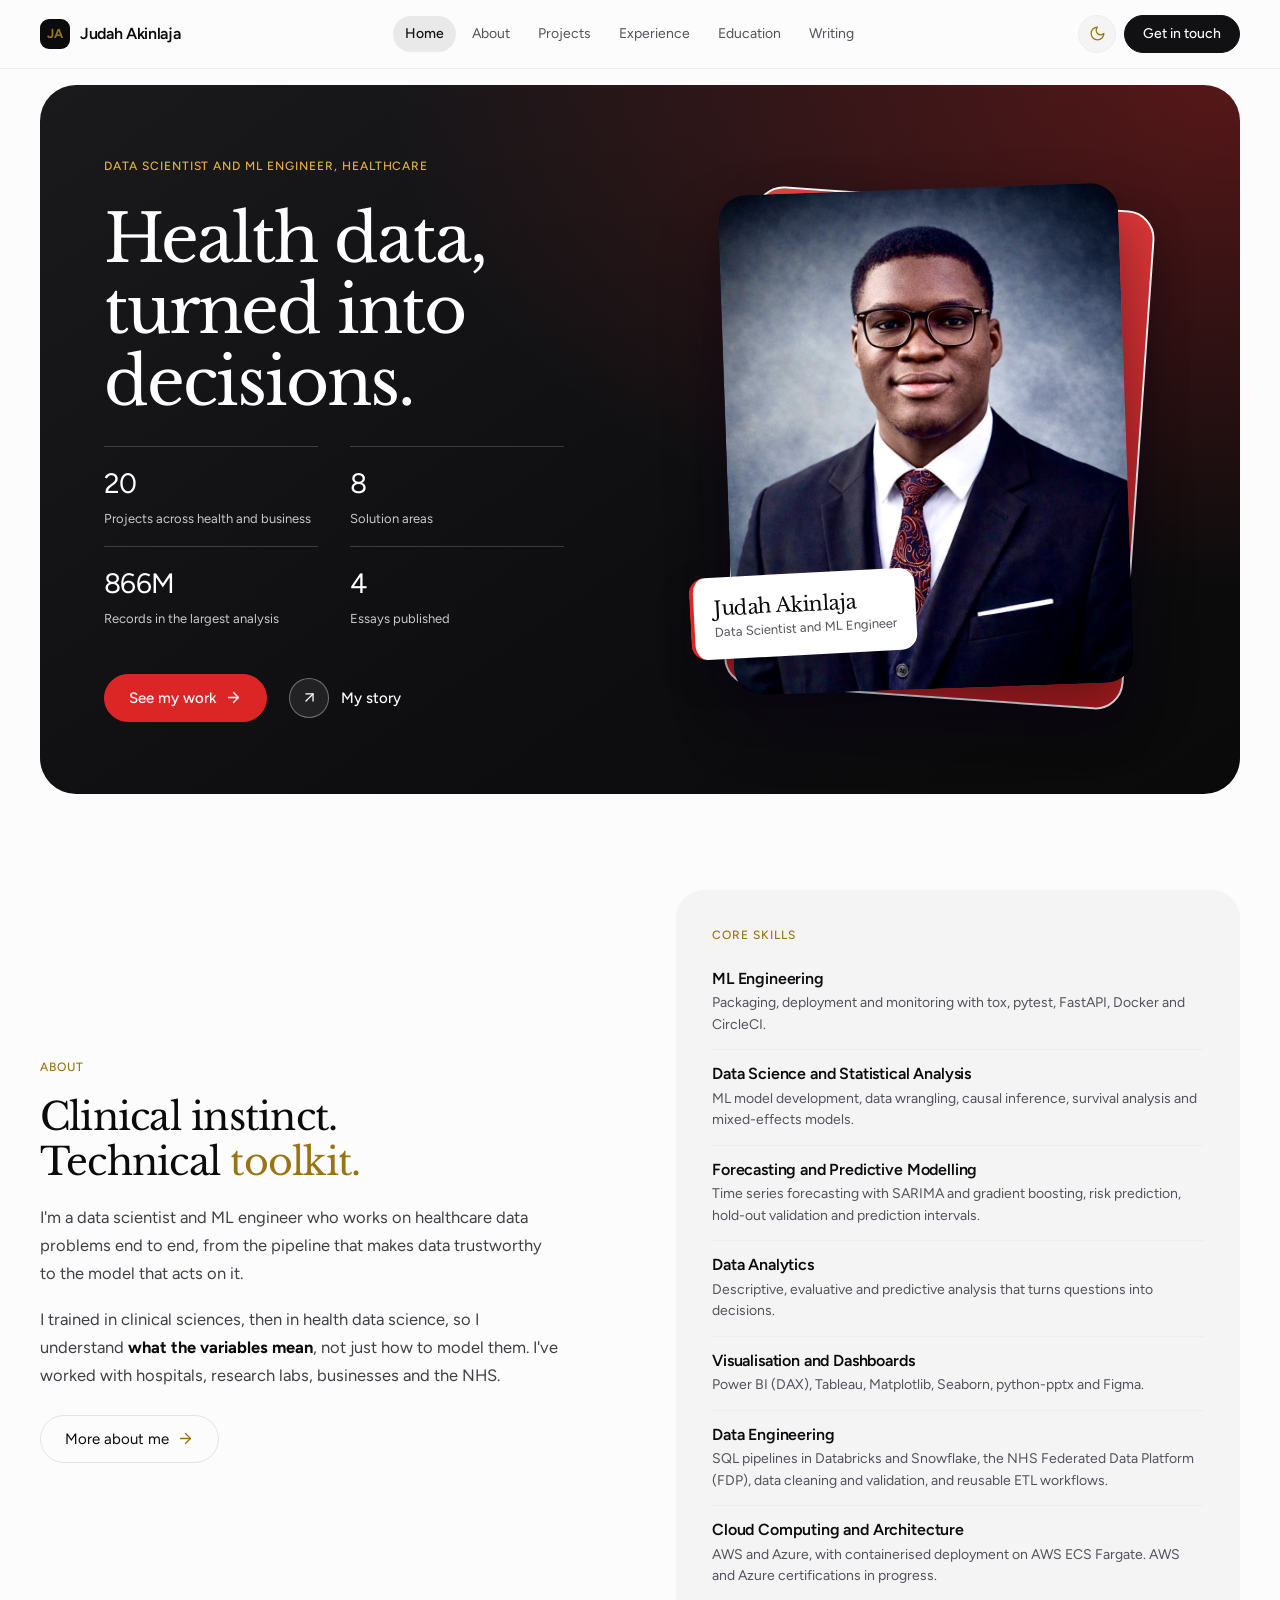
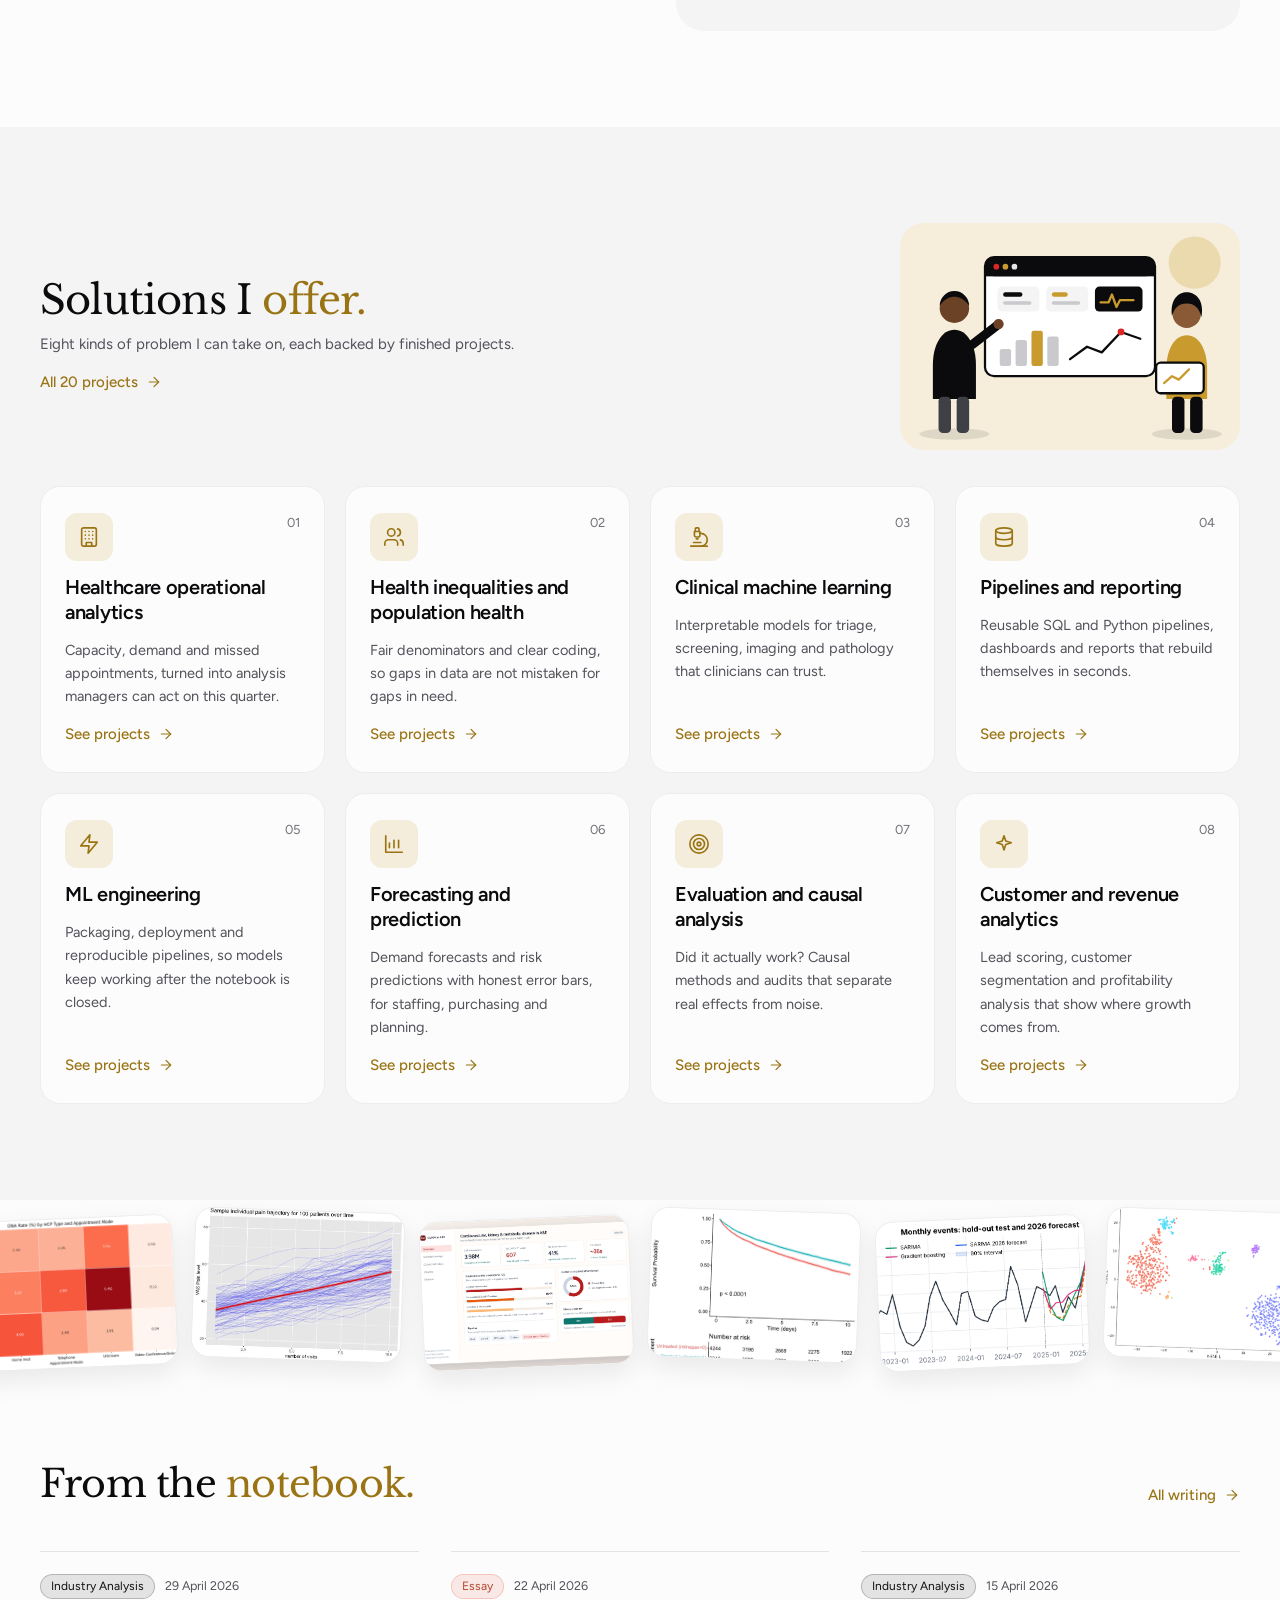
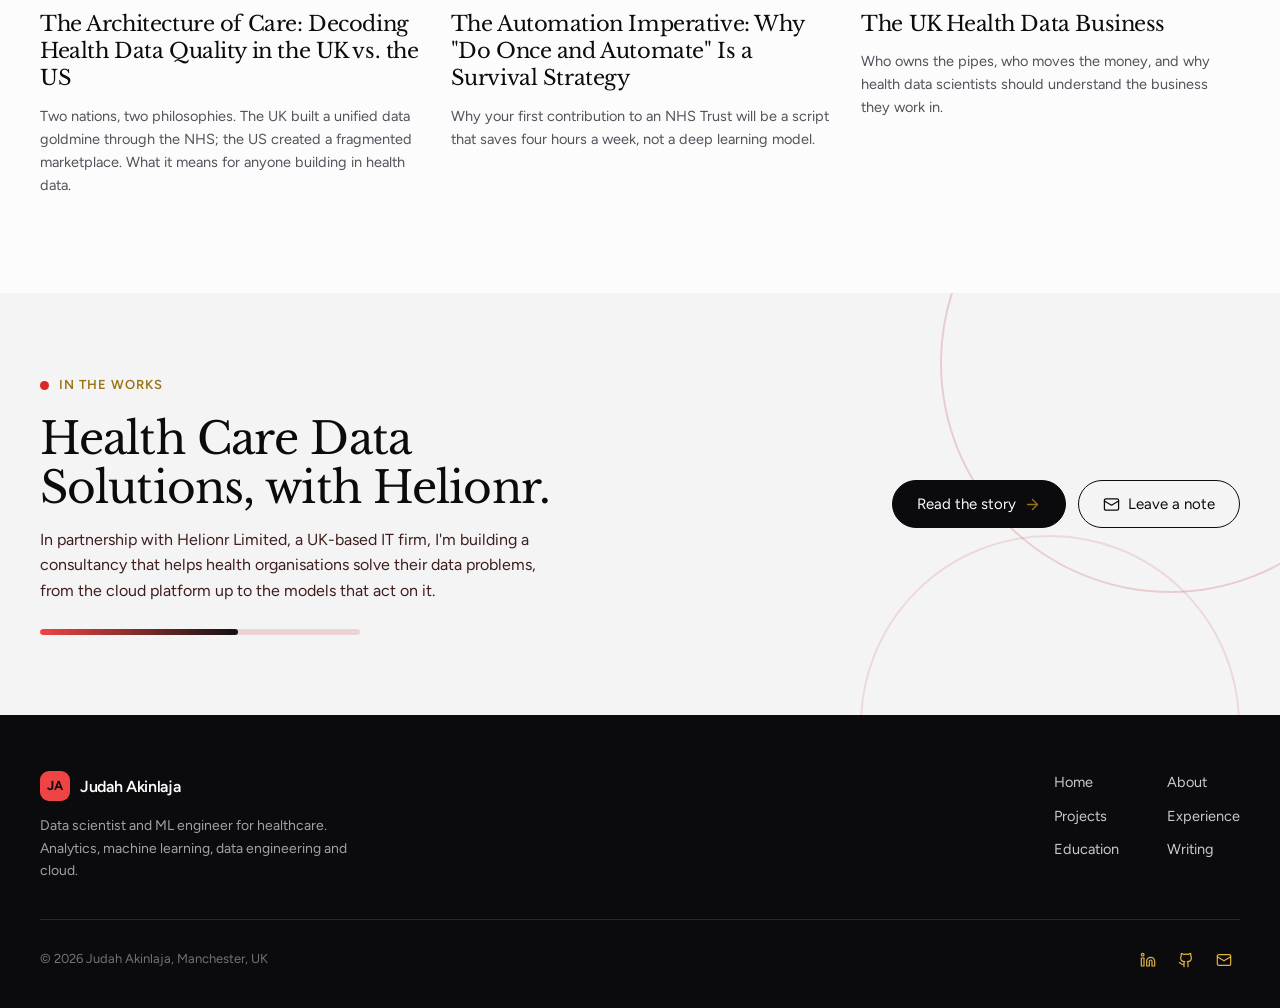
==== commit 3dbe8e6b: "Reposition site, add core skills, solutions and consultancy article" ====
--- a/index.html
+++ b/index.html
@@ -3,20 +3,20 @@
 <head>
 <meta charset="utf-8">
 <meta name="viewport" content="width=device-width, initial-scale=1">
-<title>Judah Akinlaja, Health Data Scientist</title>
-<meta name="description" content="Health data scientist in Manchester. NHS analytics, health inequalities and clinical machine learning.">
-<meta property="og:title" content="Judah Akinlaja, Health Data Scientist">
-<meta property="og:description" content="Health data scientist in Manchester. NHS analytics, health inequalities and clinical machine learning.">
+<title>Judah Akinlaja, Data Scientist and ML Engineer</title>
+<meta name="description" content="Data scientist and ML engineer for healthcare: analytics, machine learning, data engineering and cloud.">
+<meta property="og:title" content="Judah Akinlaja, Data Scientist and ML Engineer">
+<meta property="og:description" content="Data scientist and ML engineer for healthcare: analytics, machine learning, data engineering and cloud.">
 <meta property="og:type" content="website">
 <meta property="og:url" content="https://judahakinlajar.co.uk/">
 <meta property="og:site_name" content="Judah Akinlaja">
 <meta property="og:image" content="https://judahakinlajar.co.uk/assets/og/index.png">
 <meta property="og:image:width" content="1200">
 <meta property="og:image:height" content="630">
-<meta property="og:image:alt" content="Judah Akinlaja, Health Data Scientist">
+<meta property="og:image:alt" content="Judah Akinlaja, Data Scientist and ML Engineer">
 <meta name="twitter:card" content="summary_large_image">
-<meta name="twitter:title" content="Judah Akinlaja, Health Data Scientist">
-<meta name="twitter:description" content="Health data scientist in Manchester. NHS analytics, health inequalities and clinical machine learning.">
+<meta name="twitter:title" content="Judah Akinlaja, Data Scientist and ML Engineer">
+<meta name="twitter:description" content="Data scientist and ML engineer for healthcare: analytics, machine learning, data engineering and cloud.">
 <meta name="twitter:image" content="https://judahakinlajar.co.uk/assets/og/index.png">
 <link rel="canonical" href="https://judahakinlajar.co.uk/">
 <meta name="theme-color" content="#FCFCFC">
@@ -50,12 +50,12 @@
 <section class="container hero-wrap">
   <div class="hero-block">
     <div class="hero-copy">
-      <span class="eyebrow">Health Data Scientist, Manchester</span>
+      <span class="eyebrow">Data Scientist and ML Engineer, Healthcare</span>
       <h1>Health data, turned into decisions.</h1>
       <div class="hero-stats">
-        <div class="hero-stat"><strong>3.98M</strong><span>A&amp;E attendances analysed</span></div>
-        <div class="hero-stat"><strong>30+</strong><span>Technical projects</span></div>
-        <div class="hero-stat"><strong>607</strong><span>Clinical codes agreed with clinicians</span></div>
+        <div class="hero-stat"><strong>20</strong><span>Projects across health and business</span></div>
+        <div class="hero-stat"><strong>8</strong><span>Solution areas</span></div>
+        <div class="hero-stat"><strong>866M</strong><span>Records in the largest analysis</span></div>
         <div class="hero-stat"><strong>4</strong><span>Essays published</span></div>
       </div>
       <div class="hero-ctas">
@@ -66,7 +66,7 @@
     <div class="hero-visual">
       <div class="frame"></div>
       <div class="photo"><img src="assets/judah.jpg" alt="Judah Akinlaja"></div>
-      <div class="hero-card"><strong>Judah Akinlaja</strong><span>Health Data Scientist</span></div>
+      <div class="hero-card"><strong>Judah Akinlaja</strong><span>Data Scientist and ML Engineer</span></div>
     </div>
   </div>
 </section>
@@ -76,52 +76,42 @@
     <div class="split-copy">
       <span class="eyebrow">About</span>
       <h2 class="big">Clinical instinct.<br>Technical <em class="accent">toolkit.</em></h2>
-      <p>I trained in clinical sciences in Nigeria, then in health data science at the University of Manchester. I understand what the variables mean, not just how to model them.</p>
-      <p>I build <strong>rigorous, interpretable analysis</strong> that clinicians and managers trust, and that actually changes a decision.</p>
+      <p>I'm a data scientist and ML engineer who works on healthcare data problems end to end, from the pipeline that makes data trustworthy to the model that acts on it.</p>
+      <p>I trained in clinical sciences, then in health data science, so I understand <strong>what the variables mean</strong>, not just how to model them. I've worked with hospitals, research labs, businesses and the NHS.</p>
       <a class="btn btn-lg btn-outline" href="about.html">More about me <svg class="icon" viewBox="0 0 24 24" fill="none" stroke="currentColor" stroke-width="1.8" stroke-linecap="round" stroke-linejoin="round" aria-hidden="true"><path d="M5 12h14"/><path d="m12 5 7 7-7 7"/></svg></a>
     </div>
-    <div class="spotlight">
-      <span class="eyebrow">Most recently at NHS England</span>
-      <h3>Cardiovascular, kidney and metabolic disease in North West A&amp;E</h3>
-      <p>A short brief turned into a clinically approved definition and a reusable pipeline. Now supporting an ICB commissioning proposal.</p>
-      <div class="spot-facts">
-        <div><strong>3.98M</strong><span>attendances</span></div>
-        <div><strong>607</strong><span>SNOMED codes</span></div>
-        <div><strong>41%</strong><span>uncoded, reported fairly</span></div>
-      </div>
-      <a class="text-link" href="portfolio.html#cvkm">Read the case study <svg class="icon" viewBox="0 0 24 24" fill="none" stroke="currentColor" stroke-width="1.8" stroke-linecap="round" stroke-linejoin="round" aria-hidden="true"><path d="M5 12h14"/><path d="m12 5 7 7-7 7"/></svg></a>
+    <div class="skills">
+      <span class="eyebrow">Core skills</span>
+      <div class="skill"><h4>ML Engineering</h4><p>Packaging, deployment and monitoring with tox, pytest, FastAPI, Docker and CircleCI.</p></div><div class="skill"><h4>Data Science and Statistical Analysis</h4><p>ML model development, data wrangling, causal inference, survival analysis and mixed-effects models.</p></div><div class="skill"><h4>Forecasting and Predictive Modelling</h4><p>Time series forecasting with SARIMA and gradient boosting, risk prediction, hold-out validation and prediction intervals.</p></div><div class="skill"><h4>Data Analytics</h4><p>Descriptive, evaluative and predictive analysis that turns questions into decisions.</p></div><div class="skill"><h4>Visualisation and Dashboards</h4><p>Power BI (DAX), Tableau, Matplotlib, Seaborn, python-pptx and Figma.</p></div><div class="skill"><h4>Data Engineering</h4><p>SQL pipelines in Databricks and Snowflake, the NHS Federated Data Platform (FDP), data cleaning and validation, and reusable ETL workflows.</p></div><div class="skill"><h4>Cloud Computing and Architecture</h4><p>AWS and Azure, with containerised deployment on AWS ECS Fargate. AWS and Azure certifications in progress.</p></div>
     </div>
   </div>
 </section>
 
 <section class="sec sec-tint">
   <div class="container">
-    <div class="sec-head"><div><h2>Different problems. <em class="accent">One aim.</em></h2><p>Analysis that improves how care is planned and delivered.</p></div></div>
-    <div class="four"><a class="fcard" href="portfolio.html">
-  <div class="fcard-top"><span class="ficon c-gold"><svg class="icon" viewBox="0 0 24 24" fill="none" stroke="currentColor" stroke-width="1.8" stroke-linecap="round" stroke-linejoin="round" aria-hidden="true"><rect x="4" y="2" width="16" height="20" rx="2"/><path d="M9 22v-4h6v4M8 6h.01M16 6h.01M12 6h.01M12 10h.01M12 14h.01M16 10h.01M16 14h.01M8 10h.01M8 14h.01"/></svg></span><span class="fnum">01</span></div>
-  <h3>NHS & operational analytics</h3><p>Capacity, demand and missed appointments. Analysis managers can act on this quarter.</p><span class="text-link">See projects <svg class="icon" viewBox="0 0 24 24" fill="none" stroke="currentColor" stroke-width="1.8" stroke-linecap="round" stroke-linejoin="round" aria-hidden="true"><path d="M5 12h14"/><path d="m12 5 7 7-7 7"/></svg></span></a><a class="fcard" href="portfolio.html">
-  <div class="fcard-top"><span class="ficon c-plum"><svg class="icon" viewBox="0 0 24 24" fill="none" stroke="currentColor" stroke-width="1.8" stroke-linecap="round" stroke-linejoin="round" aria-hidden="true"><path d="M16 21v-2a4 4 0 0 0-4-4H6a4 4 0 0 0-4 4v2"/><circle cx="9" cy="7" r="4"/><path d="M22 21v-2a4 4 0 0 0-3-3.87M16 3.13a4 4 0 0 1 0 7.75"/></svg></span><span class="fnum">02</span></div>
-  <h3>Health inequalities</h3><p>Clinical coding and fair denominators, so gaps in data are not mistaken for gaps in need.</p><span class="text-link">See projects <svg class="icon" viewBox="0 0 24 24" fill="none" stroke="currentColor" stroke-width="1.8" stroke-linecap="round" stroke-linejoin="round" aria-hidden="true"><path d="M5 12h14"/><path d="m12 5 7 7-7 7"/></svg></span></a><a class="fcard" href="portfolio.html">
-  <div class="fcard-top"><span class="ficon c-olive"><svg class="icon" viewBox="0 0 24 24" fill="none" stroke="currentColor" stroke-width="1.8" stroke-linecap="round" stroke-linejoin="round" aria-hidden="true"><path d="M6 18h8"/><path d="M3 22h18"/><path d="M14 22a7 7 0 1 0 0-14h-1"/><path d="M9 14h2"/><path d="M9 12a2 2 0 0 1-2-2V6h6v4a2 2 0 0 1-2 2Z"/><path d="M12 6V3a1 1 0 0 0-1-1H9a1 1 0 0 0-1 1v3"/></svg></span><span class="fnum">03</span></div>
-  <h3>Clinical machine learning</h3><p>Interpretable models for triage, screening and pathology that clinicians can trust.</p><span class="text-link">See projects <svg class="icon" viewBox="0 0 24 24" fill="none" stroke="currentColor" stroke-width="1.8" stroke-linecap="round" stroke-linejoin="round" aria-hidden="true"><path d="M5 12h14"/><path d="m12 5 7 7-7 7"/></svg></span></a><a class="fcard" href="portfolio.html">
-  <div class="fcard-top"><span class="ficon c-lilac"><svg class="icon" viewBox="0 0 24 24" fill="none" stroke="currentColor" stroke-width="1.8" stroke-linecap="round" stroke-linejoin="round" aria-hidden="true"><path d="M13 2 3 14h9l-1 8 10-12h-9l1-8z"/></svg></span><span class="fnum">04</span></div>
-  <h3>Pipelines & reporting</h3><p>Reusable SQL pipelines and outputs built in Python that rerun in seconds.</p><span class="text-link">See projects <svg class="icon" viewBox="0 0 24 24" fill="none" stroke="currentColor" stroke-width="1.8" stroke-linecap="round" stroke-linejoin="round" aria-hidden="true"><path d="M5 12h14"/><path d="m12 5 7 7-7 7"/></svg></span></a></div>
+    <div class="sol-head"><div><h2>Solutions I <em class="accent">offer.</em></h2><p>Eight kinds of problem I can take on, each backed by finished projects.</p><a class="text-link" href="portfolio.html">All 20 projects <svg class="icon" viewBox="0 0 24 24" fill="none" stroke="currentColor" stroke-width="1.8" stroke-linecap="round" stroke-linejoin="round" aria-hidden="true"><path d="M5 12h14"/><path d="m12 5 7 7-7 7"/></svg></a></div><img class="illus" src="assets/illus/team.svg" alt="Two analysts reviewing a health data dashboard" loading="lazy"></div>
+    <div class="four"><a class="fcard" href="portfolio.html?solution=ops">
+  <div class="fcard-top"><span class="ficon"><svg class="icon" viewBox="0 0 24 24" fill="none" stroke="currentColor" stroke-width="1.8" stroke-linecap="round" stroke-linejoin="round" aria-hidden="true"><rect x="4" y="2" width="16" height="20" rx="2"/><path d="M9 22v-4h6v4M8 6h.01M16 6h.01M12 6h.01M12 10h.01M12 14h.01M16 10h.01M16 14h.01M8 10h.01M8 14h.01"/></svg></span><span class="fnum">01</span></div>
+  <h3>Healthcare operational analytics</h3><p>Capacity, demand and missed appointments, turned into analysis managers can act on this quarter.</p><span class="text-link">See projects <svg class="icon" viewBox="0 0 24 24" fill="none" stroke="currentColor" stroke-width="1.8" stroke-linecap="round" stroke-linejoin="round" aria-hidden="true"><path d="M5 12h14"/><path d="m12 5 7 7-7 7"/></svg></span></a><a class="fcard" href="portfolio.html?solution=ineq">
+  <div class="fcard-top"><span class="ficon"><svg class="icon" viewBox="0 0 24 24" fill="none" stroke="currentColor" stroke-width="1.8" stroke-linecap="round" stroke-linejoin="round" aria-hidden="true"><path d="M16 21v-2a4 4 0 0 0-4-4H6a4 4 0 0 0-4 4v2"/><circle cx="9" cy="7" r="4"/><path d="M22 21v-2a4 4 0 0 0-3-3.87M16 3.13a4 4 0 0 1 0 7.75"/></svg></span><span class="fnum">02</span></div>
+  <h3>Health inequalities and population health</h3><p>Fair denominators and clear coding, so gaps in data are not mistaken for gaps in need.</p><span class="text-link">See projects <svg class="icon" viewBox="0 0 24 24" fill="none" stroke="currentColor" stroke-width="1.8" stroke-linecap="round" stroke-linejoin="round" aria-hidden="true"><path d="M5 12h14"/><path d="m12 5 7 7-7 7"/></svg></span></a><a class="fcard" href="portfolio.html?solution=cml">
+  <div class="fcard-top"><span class="ficon"><svg class="icon" viewBox="0 0 24 24" fill="none" stroke="currentColor" stroke-width="1.8" stroke-linecap="round" stroke-linejoin="round" aria-hidden="true"><path d="M6 18h8"/><path d="M3 22h18"/><path d="M14 22a7 7 0 1 0 0-14h-1"/><path d="M9 14h2"/><path d="M9 12a2 2 0 0 1-2-2V6h6v4a2 2 0 0 1-2 2Z"/><path d="M12 6V3a1 1 0 0 0-1-1H9a1 1 0 0 0-1 1v3"/></svg></span><span class="fnum">03</span></div>
+  <h3>Clinical machine learning</h3><p>Interpretable models for triage, screening, imaging and pathology that clinicians can trust.</p><span class="text-link">See projects <svg class="icon" viewBox="0 0 24 24" fill="none" stroke="currentColor" stroke-width="1.8" stroke-linecap="round" stroke-linejoin="round" aria-hidden="true"><path d="M5 12h14"/><path d="m12 5 7 7-7 7"/></svg></span></a><a class="fcard" href="portfolio.html?solution=pipe">
+  <div class="fcard-top"><span class="ficon"><svg class="icon" viewBox="0 0 24 24" fill="none" stroke="currentColor" stroke-width="1.8" stroke-linecap="round" stroke-linejoin="round" aria-hidden="true"><ellipse cx="12" cy="5" rx="9" ry="3"/><path d="M3 5v14a9 3 0 0 0 18 0V5"/><path d="M3 12a9 3 0 0 0 18 0"/></svg></span><span class="fnum">04</span></div>
+  <h3>Pipelines and reporting</h3><p>Reusable SQL and Python pipelines, dashboards and reports that rebuild themselves in seconds.</p><span class="text-link">See projects <svg class="icon" viewBox="0 0 24 24" fill="none" stroke="currentColor" stroke-width="1.8" stroke-linecap="round" stroke-linejoin="round" aria-hidden="true"><path d="M5 12h14"/><path d="m12 5 7 7-7 7"/></svg></span></a><a class="fcard" href="portfolio.html?solution=mle">
+  <div class="fcard-top"><span class="ficon"><svg class="icon" viewBox="0 0 24 24" fill="none" stroke="currentColor" stroke-width="1.8" stroke-linecap="round" stroke-linejoin="round" aria-hidden="true"><path d="M13 2 3 14h9l-1 8 10-12h-9l1-8z"/></svg></span><span class="fnum">05</span></div>
+  <h3>ML engineering</h3><p>Packaging, deployment and reproducible pipelines, so models keep working after the notebook is closed.</p><span class="text-link">See projects <svg class="icon" viewBox="0 0 24 24" fill="none" stroke="currentColor" stroke-width="1.8" stroke-linecap="round" stroke-linejoin="round" aria-hidden="true"><path d="M5 12h14"/><path d="m12 5 7 7-7 7"/></svg></span></a><a class="fcard" href="portfolio.html?solution=fore">
+  <div class="fcard-top"><span class="ficon"><svg class="icon" viewBox="0 0 24 24" fill="none" stroke="currentColor" stroke-width="1.8" stroke-linecap="round" stroke-linejoin="round" aria-hidden="true"><path d="M3 3v18h18"/><path d="M7 16v-5M12 16V8M17 16v-8"/></svg></span><span class="fnum">06</span></div>
+  <h3>Forecasting and prediction</h3><p>Demand forecasts and risk predictions with honest error bars, for staffing, purchasing and planning.</p><span class="text-link">See projects <svg class="icon" viewBox="0 0 24 24" fill="none" stroke="currentColor" stroke-width="1.8" stroke-linecap="round" stroke-linejoin="round" aria-hidden="true"><path d="M5 12h14"/><path d="m12 5 7 7-7 7"/></svg></span></a><a class="fcard" href="portfolio.html?solution=eval">
+  <div class="fcard-top"><span class="ficon"><svg class="icon" viewBox="0 0 24 24" fill="none" stroke="currentColor" stroke-width="1.8" stroke-linecap="round" stroke-linejoin="round" aria-hidden="true"><circle cx="12" cy="12" r="10"/><circle cx="12" cy="12" r="6"/><circle cx="12" cy="12" r="2"/></svg></span><span class="fnum">07</span></div>
+  <h3>Evaluation and causal analysis</h3><p>Did it actually work? Causal methods and audits that separate real effects from noise.</p><span class="text-link">See projects <svg class="icon" viewBox="0 0 24 24" fill="none" stroke="currentColor" stroke-width="1.8" stroke-linecap="round" stroke-linejoin="round" aria-hidden="true"><path d="M5 12h14"/><path d="m12 5 7 7-7 7"/></svg></span></a><a class="fcard" href="portfolio.html?solution=cust">
+  <div class="fcard-top"><span class="ficon"><svg class="icon" viewBox="0 0 24 24" fill="none" stroke="currentColor" stroke-width="1.8" stroke-linecap="round" stroke-linejoin="round" aria-hidden="true"><path d="M12 3l1.9 5.8L20 10.7l-6.1 1.9L12 18.5l-1.9-5.9L4 10.7l6.1-1.9Z"/></svg></span><span class="fnum">08</span></div>
+  <h3>Customer and revenue analytics</h3><p>Lead scoring, customer segmentation and profitability analysis that show where growth comes from.</p><span class="text-link">See projects <svg class="icon" viewBox="0 0 24 24" fill="none" stroke="currentColor" stroke-width="1.8" stroke-linecap="round" stroke-linejoin="round" aria-hidden="true"><path d="M5 12h14"/><path d="m12 5 7 7-7 7"/></svg></span></a></div>
   </div>
 </section>
 
-<section class="sec">
-  <div class="container">
-    <div class="sec-head"><div><h2>Selected projects.</h2></div><a class="text-link" href="portfolio.html">All 20 projects <svg class="icon" viewBox="0 0 24 24" fill="none" stroke="currentColor" stroke-width="1.8" stroke-linecap="round" stroke-linejoin="round" aria-hidden="true"><path d="M5 12h14"/><path d="m12 5 7 7-7 7"/></svg></a></div>
-    <div class="four"><a class="pcard" href="portfolio.html#cvkm">
-  <div class="pcard-cover"><div class="cover fill"><img src="assets/projects/cvkm.jpg" alt="Dashboard of CVKM analysis in North West A&amp;E" loading="lazy"></div><span class="pcard-num">01</span></div>
-  <div class="pcard-foot"><strong>CVKM disease in A&amp;E<small>NHS England</small></strong><span class="arrow-ring"><svg class="icon" viewBox="0 0 24 24" fill="none" stroke="currentColor" stroke-width="1.8" stroke-linecap="round" stroke-linejoin="round" aria-hidden="true"><path d="M7 7h10v10"/><path d="M7 17 17 7"/></svg></span></div></a><a class="pcard" href="portfolio.html#dna">
-  <div class="pcard-cover"><div class="cover chart"><img src="assets/projects/dna.png" alt="Heatmap of DNA rate by clinician type and appointment mode" loading="lazy"></div><span class="pcard-num">02</span></div>
-  <div class="pcard-foot"><strong>Missed appointments<small>NHS Operations</small></strong><span class="arrow-ring"><svg class="icon" viewBox="0 0 24 24" fill="none" stroke="currentColor" stroke-width="1.8" stroke-linecap="round" stroke-linejoin="round" aria-hidden="true"><path d="M7 7h10v10"/><path d="M7 17 17 7"/></svg></span></div></a><a class="pcard" href="portfolio.html#pain">
-  <div class="pcard-cover"><div class="cover chart"><img src="assets/projects/pain.png" alt="Pain trajectories for 100 patients over time" loading="lazy"></div><span class="pcard-num">03</span></div>
-  <div class="pcard-foot"><strong>Pain trajectories<small>Patient Pathways</small></strong><span class="arrow-ring"><svg class="icon" viewBox="0 0 24 24" fill="none" stroke="currentColor" stroke-width="1.8" stroke-linecap="round" stroke-linejoin="round" aria-hidden="true"><path d="M7 7h10v10"/><path d="M7 17 17 7"/></svg></span></div></a><a class="pcard" href="portfolio.html#leakage">
-  <div class="pcard-cover"><div class="cover chart"><img src="assets/projects/leakage.png" alt="Top 10 features affecting DNA prediction" loading="lazy"></div><span class="pcard-num">04</span></div>
-  <div class="pcard-foot"><strong>Catching leakage<small>Healthcare ML</small></strong><span class="arrow-ring"><svg class="icon" viewBox="0 0 24 24" fill="none" stroke="currentColor" stroke-width="1.8" stroke-linecap="round" stroke-linejoin="round" aria-hidden="true"><path d="M7 7h10v10"/><path d="M7 17 17 7"/></svg></span></div></a></div>
-  </div>
+<section class="sec viz-sec" aria-label="Examples of charts and dashboards from my projects">
+  <div class="viz-strip"><figure class="viz-tile"><img src="assets/projects/dna.png" alt="Heatmap of missed appointment rates" loading="lazy"></figure><figure class="viz-tile"><img src="assets/projects/pain.png" alt="Pain trajectories from a mixed-effects model" loading="lazy"></figure><figure class="viz-tile"><img src="assets/projects/cvkm.jpg" alt="Dashboard of an A&amp;E analysis" loading="lazy"></figure><figure class="viz-tile"><img src="assets/projects/causal.png" alt="Kaplan-Meier survival curves" loading="lazy"></figure><figure class="viz-tile"><img src="assets/projects/events.png" alt="Monthly demand forecast" loading="lazy"></figure><figure class="viz-tile"><img src="assets/projects/immune.png" alt="t-SNE of immune cell populations" loading="lazy"></figure></div>
 </section>
 
 <section class="sec" style="padding-top:0">
@@ -141,13 +131,13 @@
   <div class="container">
     <div>
       <span class="soon"><span class="soon-dot"></span> In the works</span>
-      <h2>Something new is coming<br>for health data.</h2>
-      <p>I'm building a consultancy for healthcare data solutions, from analytics and data pipelines to decision support for health organisations. Watch this space.</p>
+      <h2>Health Care Data Solutions, with Helionr.</h2>
+      <p>In partnership with Helionr Limited, a UK-based IT firm, I'm building a consultancy that helps health organisations solve their data problems, from the cloud platform up to the models that act on it.</p>
       <div class="loader" aria-hidden="true"><span></span></div>
     </div>
     <div class="btns">
-      <a class="btn btn-lg btn-espresso" href="contact.html"><svg class="icon" viewBox="0 0 24 24" fill="none" stroke="currentColor" stroke-width="1.8" stroke-linecap="round" stroke-linejoin="round" aria-hidden="true"><rect x="2" y="4" width="20" height="16" rx="2"/><path d="m22 7-10 6L2 7"/></svg> Leave a note</a>
-      <a class="btn btn-lg btn-line" href="https://www.linkedin.com/in/judah-akinlaja-a10385194" target="_blank" rel="noopener"><svg class="icon" viewBox="0 0 24 24" fill="none" stroke="currentColor" stroke-width="1.8" stroke-linecap="round" stroke-linejoin="round" aria-hidden="true"><path d="M16 8a6 6 0 0 1 6 6v7h-4v-7a2 2 0 0 0-2-2 2 2 0 0 0-2 2v7h-4v-7a6 6 0 0 1 6-6z"/><rect width="4" height="12" x="2" y="9"/><circle cx="4" cy="4" r="2"/></svg> Follow on LinkedIn</a>
+      <a class="btn btn-lg btn-espresso" href="about.html#hcds">Read the story <svg class="icon" viewBox="0 0 24 24" fill="none" stroke="currentColor" stroke-width="1.8" stroke-linecap="round" stroke-linejoin="round" aria-hidden="true"><path d="M5 12h14"/><path d="m12 5 7 7-7 7"/></svg></a>
+      <a class="btn btn-lg btn-line" href="contact.html"><svg class="icon" viewBox="0 0 24 24" fill="none" stroke="currentColor" stroke-width="1.8" stroke-linecap="round" stroke-linejoin="round" aria-hidden="true"><rect x="2" y="4" width="20" height="16" rx="2"/><path d="m22 7-10 6L2 7"/></svg> Leave a note</a>
     </div>
   </div>
 </section>
@@ -156,7 +146,7 @@
     <div class="foot-top">
       <div>
         <a class="brand" href="index.html"><span class="brand-mark">JA</span><span>Judah Akinlaja</span></a>
-        <p class="foot-blurb">Health data scientist in Manchester. NHS analytics, health inequalities and clinical machine learning.</p>
+        <p class="foot-blurb">Data scientist and ML engineer for healthcare. Analytics, machine learning, data engineering and cloud.</p>
       </div>
       <nav class="foot-links" aria-label="Footer"><a href="index.html">Home</a><a href="about.html">About</a><a href="portfolio.html">Projects</a><a href="experience.html">Experience</a><a href="qualifications.html">Education</a><a href="publications.html">Writing</a></nav>
     </div>
--- a/assets/css/site.css
+++ b/assets/css/site.css
@@ -672,9 +672,9 @@
 .principle h3, .role-main h2 { font-size: 27px; line-height: 1.15; }
 .side-item h3, .post-row-body h3, .project-card h3, .note h3, .focus-item h3 { letter-spacing: -0.01em; }
 
-.accent { font-style: italic; color: var(--accent); font-weight: 600; }
-.dark-band .accent, .cta-band-body .accent, .contact-card .accent { color: var(--gold); }
-.eyebrow { display: inline-flex; align-items: center; gap: 12px; font-size: 12px; letter-spacing: .14em; text-transform: uppercase; color: var(--accent); font-weight: 500; }
+.accent { font-style: italic; color: var(--gold-text); font-weight: 600; }
+.dark-band .accent, .cta-band-body .accent, .contact-card .accent { color: var(--gold-text); }
+.eyebrow { display: inline-flex; align-items: center; gap: 12px; font-size: 12px; letter-spacing: .14em; text-transform: uppercase; color: var(--gold-text); font-weight: 500; }
 .eyebrow::before { content: ""; width: 28px; height: 1px; background: currentColor; }
 
 /* Primary buttons become gold (artfolio CTA) */
@@ -684,47 +684,47 @@
 .btn-outline { border-color: var(--border); }
 .btn-outline:hover { border-color: var(--gold-mid); background: var(--accent-soft); }
 .btn:hover { border-color: var(--gold-mid); }
-.btn .icon { color: var(--accent); }
-.theme-toggle { color: var(--accent); }
-.brand-mark { background: var(--espresso); color: var(--gold); font-family: var(--serif); font-size: 16px; font-weight: 700; letter-spacing: 0; }
+.btn .icon { color: var(--gold-text); }
+.theme-toggle { color: var(--gold-text); }
+.brand-mark { background: var(--espresso); color: var(--gold-text); font-family: var(--serif); font-size: 16px; font-weight: 700; letter-spacing: 0; }
 [data-theme="dark"] .brand-mark { background: var(--gold); color: var(--espresso); }
 .nav-links a[aria-current="page"] { background: var(--accent-soft); color: var(--ink); }
 .site-nav { background: color-mix(in srgb, var(--bg) 88%, transparent); }
 
 /* Labels + pills */
 .label { background: var(--surface-2); border-color: var(--hair); }
-.label .icon { color: var(--accent); }
+.label .icon { color: var(--gold-text); }
 .label .dot { background: var(--olive); box-shadow: 0 0 0 3px rgba(232, 115, 90, .22); }
 .pill { background: var(--surface-2); }
-.pill-gold { background: rgba(220, 38, 38, .3); border-color: rgba(181, 119, 0, .25); color: #991B1B; }
+.pill-gold { background: rgba(220, 38, 38, .3); border-color: rgba(181, 119, 0, .25); color: var(--gold-text); }
 .pill-plum { background: rgba(17, 17, 19, .1); border-color: rgba(17, 17, 19, .22); color: #111113; }
 .pill-olive { background: rgba(232, 115, 90, .14); border-color: rgba(232, 115, 90, .3); color: #B4472F; }
-[data-theme="dark"] .pill-gold { background: rgba(220, 38, 38, .16); color: #EF4444; border-color: rgba(220, 38, 38, .3); }
+[data-theme="dark"] .pill-gold { background: rgba(220, 38, 38, .16); color: var(--gold-text); border-color: rgba(220, 38, 38, .3); }
 [data-theme="dark"] .pill-plum { background: rgba(187, 140, 230, .14); color: #FCA5A5; border-color: rgba(187, 140, 230, .3); }
 [data-theme="dark"] .pill-olive { background: rgba(240, 150, 125, .14); color: #F4A893; border-color: rgba(240, 150, 125, .3); }
 
 /* Bento cards */
 .bento-page .card { border-color: var(--border); }
-.tag .icon { color: var(--accent); }
-.focus-num { color: var(--accent); font-weight: 500; }
+.tag .icon { color: var(--gold-text); }
+.focus-num { color: var(--gold-text); font-weight: 500; }
 .focus-item:hover, .note:hover, .exp-item:hover { background: var(--accent-soft); }
-.chip:nth-child(3n+1) .chip-icon { background: rgba(220, 38, 38, .32); color: #991B1B; }
+.chip:nth-child(3n+1) .chip-icon { background: rgba(220, 38, 38, .32); color: var(--gold-text); }
 .chip:nth-child(3n+2) .chip-icon { background: rgba(17, 17, 19, .12); color: #111113; }
 .chip:nth-child(3n+3) .chip-icon { background: rgba(232, 115, 90, .16); color: #B4472F; }
-[data-theme="dark"] .chip:nth-child(3n+1) .chip-icon { color: #EF4444; background: rgba(220, 38, 38, .14); }
+[data-theme="dark"] .chip:nth-child(3n+1) .chip-icon { color: var(--gold-text); background: rgba(220, 38, 38, .14); }
 [data-theme="dark"] .chip:nth-child(3n+2) .chip-icon { color: #FCA5A5; background: rgba(187, 140, 230, .14); }
 [data-theme="dark"] .chip:nth-child(3n+3) .chip-icon { color: #F4A893; background: rgba(240, 150, 125, .14); }
-.exp-item:nth-child(3n+1) .chip-icon { background: rgba(220, 38, 38, .32); color: #991B1B; }
+.exp-item:nth-child(3n+1) .chip-icon { background: rgba(220, 38, 38, .32); color: var(--gold-text); }
 .exp-item:nth-child(3n+2) .chip-icon { background: rgba(17, 17, 19, .12); color: #111113; }
 .exp-item:nth-child(3n+3) .chip-icon { background: rgba(232, 115, 90, .16); color: #B4472F; }
-[data-theme="dark"] .exp-item .chip-icon { background: rgba(220, 38, 38, .14); color: #EF4444; }
+[data-theme="dark"] .exp-item .chip-icon { background: rgba(220, 38, 38, .14); color: var(--gold-text); }
 .stat:nth-child(1) { background: rgba(220, 38, 38, .22); }
 .stat:nth-child(2) { background: rgba(17, 17, 19, .08); }
 .stat:nth-child(3) { background: rgba(232, 115, 90, .12); }
 .stat-figure { font-family: var(--serif); font-weight: 600; font-size: 54px;
   background: linear-gradient(180deg, var(--ink) 0%, var(--ink) 45%, var(--accent) 100%);
   -webkit-background-clip: text; background-clip: text; }
-.stat-figure sup { -webkit-text-fill-color: var(--accent); color: var(--accent); }
+.stat-figure sup { -webkit-text-fill-color: var(--gold-text); color: var(--gold-text); }
 [data-theme="dark"] .stat:nth-child(1) { background: rgba(220, 38, 38, .1); }
 [data-theme="dark"] .stat:nth-child(2) { background: rgba(187, 140, 230, .1); }
 [data-theme="dark"] .stat:nth-child(3) { background: rgba(240, 150, 125, .1); }
@@ -734,9 +734,9 @@
 .contact-card .card-title { color: #FCFCFC; }
 .contact-card .card-text { color: #DADADF; }
 .contact-card .label { background: rgba(255, 253, 248, .1); color: #E7E7EA; }
-.contact-card .label .icon { color: var(--gold); }
+.contact-card .label .icon { color: var(--gold-text); }
 .contact-card .btn { border-color: rgba(255, 253, 248, .28); color: #FCFCFC; }
-.contact-card .btn .icon { color: var(--gold); }
+.contact-card .btn .icon { color: var(--gold-text); }
 .contact-card .btn:hover { background: rgba(255, 253, 248, .08); border-color: var(--gold); }
 .contact-card .btn-light { background: var(--gold); border-color: var(--gold); color: #0B0B0D; }
 .contact-card .btn-light .icon { color: #0B0B0D; }
@@ -747,18 +747,18 @@
 
 /* Inner page pieces */
 .ticks li::before { background: rgba(220, 38, 38, .35) url("data:image/svg+xml,%3Csvg xmlns='http://www.w3.org/2000/svg' viewBox='0 0 24 24' fill='none' stroke='%230F6B5B' stroke-width='3' stroke-linecap='round' stroke-linejoin='round'%3E%3Cpath d='M20 6 9 17l-5-5'/%3E%3C/svg%3E") center / 10px no-repeat; }
-.role-dates { color: var(--accent); font-weight: 500; }
-.pillar-icon { background: rgba(220, 38, 38, .3); color: #991B1B; }
+.role-dates { color: var(--gold-text); font-weight: 500; }
+.pillar-icon { background: rgba(220, 38, 38, .3); color: var(--gold-text); }
 .pillar:nth-child(2) .pillar-icon { background: rgba(17, 17, 19, .1); color: #111113; }
 .pillar:nth-child(3) .pillar-icon { background: rgba(232, 115, 90, .15); color: #B4472F; }
-[data-theme="dark"] .pillar-icon { background: rgba(220, 38, 38, .14) !important; color: #EF4444 !important; }
-.principle-num { color: var(--accent); font-family: var(--serif); font-size: 22px; font-weight: 600; padding-top: 0; }
+[data-theme="dark"] .pillar-icon { background: rgba(220, 38, 38, .14) !important; color: var(--gold-text) !important; }
+.principle-num { color: var(--gold-text); font-family: var(--serif); font-size: 22px; font-weight: 600; padding-top: 0; }
 .fact:nth-child(1) { background: rgba(220, 38, 38, .22); }
 .fact:nth-child(2) { background: rgba(17, 17, 19, .08); }
 .fact:nth-child(3) { background: rgba(232, 115, 90, .12); }
 .fact strong { font-family: var(--serif); font-size: 28px; font-weight: 600; }
 .feature { background: var(--surface); }
-.card-link { color: var(--accent); }
+.card-link { color: var(--gold-text); }
 .card-link:hover { color: var(--ink); }
 .project-stack span { background: var(--surface-2); }
 .portrait { border-color: var(--border); box-shadow: 18px 18px 0 -2px rgba(220, 38, 38, .45); }
@@ -779,7 +779,7 @@
 .cta-band-body { background: #0B0B0D; }
 .btn-white { background: var(--gold); border-color: var(--gold); color: #0B0B0D; }
 .btn-white:hover { background: var(--gold-mid); }
-.btn-ghost-dark .icon { color: var(--gold); }
+.btn-ghost-dark .icon { color: var(--gold-text); }
 
 /* Article */
 .article-body .pull-quote, .article-body blockquote {
@@ -788,7 +788,7 @@
 }
 .article-body .pull-quote::before, .article-body blockquote::before {
   content: "\201C"; position: absolute; top: 4px; left: 50%; transform: translateX(-50%);
-  font-size: 84px; line-height: 1; color: var(--gold);
+  font-size: 84px; line-height: 1; color: var(--gold-text);
 }
 [data-theme="dark"] .article-body .pull-quote, [data-theme="dark"] .article-body blockquote { background: #0A0A0B; border: 1px solid var(--border); }
 .article-body .stat-item:nth-child(1) { background: rgba(220, 38, 38, .2); border-color: transparent; }
@@ -796,11 +796,11 @@
 .article-body .stat-item:nth-child(3) { background: rgba(232, 115, 90, .12); border-color: transparent; }
 .article-body .stat-num { font-family: var(--serif); font-size: 36px; font-weight: 600; }
 .article-body .player-block { border-left: 3px solid var(--gold-mid); border-radius: 4px 14px 14px 4px; }
-.article-body a { text-decoration-color: var(--gold-mid); }
-.article-body li::marker { color: var(--accent); }
+.article-body a { text-decoration-color: var(--gold-text); }
+.article-body li::marker { color: var(--gold-text); }
 .author-card { background: var(--surface-2); border-color: var(--border); border-radius: var(--radius-card); }
 .related { background: var(--surface-2); }
-.back-link:hover { color: var(--accent); }
+.back-link:hover { color: var(--gold-text); }
 
 /* Footer */
 .footer-cta { background: var(--espresso); border-color: var(--espresso); color: #FCFCFC; border-radius: var(--radius-card); position: relative; overflow: hidden; }
@@ -809,7 +809,7 @@
 .footer-cta-form { background: rgba(255, 253, 248, .06); border-color: rgba(255, 253, 248, .16); position: relative; }
 .footer-cta-form > span:first-child { color: #E4E4E7; }
 [data-theme="dark"] .footer-cta { background: #0A0A0B; border-color: var(--border); }
-.socials a { color: var(--accent); }
+.socials a { color: var(--gold-text); }
 .socials a:hover { background: var(--accent-soft); }
 
 @media (max-width: 720px) {
@@ -829,7 +829,7 @@
 .sec-head { display: flex; align-items: flex-end; justify-content: space-between; gap: 24px; margin-bottom: 44px; }
 .sec-head h2, .sec h2.big { font-family: var(--serif); font-weight: 600; font-size: clamp(34px, 4vw, 46px); line-height: 1.08; letter-spacing: -0.01em; font-variant-numeric: lining-nums; }
 .sec-head p { color: var(--muted); margin-top: 10px; font-size: 16px; }
-.text-link { display: inline-flex; align-items: center; gap: 8px; font-weight: 500; font-size: 15px; color: var(--accent); white-space: nowrap; }
+.text-link { display: inline-flex; align-items: center; gap: 8px; font-weight: 500; font-size: 15px; color: var(--gold-text); white-space: nowrap; }
 .text-link .icon { width: 16px; height: 16px; transition: transform .2s; }
 .text-link:hover .icon { transform: translateX(3px); }
 .btn-lg { padding: 14px 24px; font-size: 15px; }
@@ -842,9 +842,9 @@
   display: grid; grid-template-columns: 1.05fr 1fr; gap: 48px; align-items: center; padding: 72px 64px;
 }
 .hero-copy { display: flex; flex-direction: column; gap: 28px; position: relative; z-index: 1; }
-.hero-copy .eyebrow { color: var(--gold); }
+.hero-copy .eyebrow { color: var(--gold-text); }
 .hero-copy h1 { font-family: var(--serif); font-weight: 600; font-size: clamp(46px, 6.2vw, 80px); line-height: .98; letter-spacing: -0.015em; color: #FCFCFC; }
-.hero-copy h1 em { font-style: italic; color: var(--gold); }
+.hero-copy h1 em { font-style: italic; color: var(--gold-text); }
 .hero-copy p { font-size: 17px; line-height: 1.6; color: #E4E4E7; max-width: 480px; }
 .hero-stats { display: grid; grid-template-columns: 1fr 1fr; gap: 0 32px; max-width: 460px; }
 .hero-stat { border-top: 1px solid rgba(255, 253, 248, .22); padding: 14px 0 16px; }
@@ -895,11 +895,11 @@
 .fnum { font-size: 13px; color: var(--faint); }
 .fcard h3 { font-size: 20px; font-weight: 600; line-height: 1.25; letter-spacing: -0.015em; }
 .fcard p { font-size: 14.5px; color: var(--muted); line-height: 1.6; flex: 1; }
-.c-gold { background: rgba(220, 38, 38, .3); color: #991B1B; }
+.c-gold { background: rgba(220, 38, 38, .3); color: var(--gold-text); }
 .c-plum { background: rgba(17, 17, 19, .1); color: #111113; }
 .c-olive { background: rgba(232, 115, 90, .15); color: #B4472F; }
 .c-lilac { background: #EDEDEF; color: #111113; }
-[data-theme="dark"] .c-gold, [data-theme="dark"] .c-plum, [data-theme="dark"] .c-olive, [data-theme="dark"] .c-lilac { background: rgba(220, 38, 38, .14); color: #EF4444; }
+[data-theme="dark"] .c-gold, [data-theme="dark"] .c-plum, [data-theme="dark"] .c-olive, [data-theme="dark"] .c-lilac { background: rgba(220, 38, 38, .14); color: var(--gold-text); }
 
 /* Picture cards (projects) */
 .pcard { border-radius: 20px; overflow: hidden; border: 1px solid var(--hair); background: var(--bg); display: flex; flex-direction: column; transition: transform .2s, box-shadow .2s; }
@@ -910,7 +910,7 @@
 .pcard-foot { display: flex; align-items: center; justify-content: space-between; gap: 12px; padding: 18px 18px 20px; }
 .pcard-foot strong { font-weight: 500; font-size: 15.5px; line-height: 1.35; color: var(--ink); }
 .pcard-foot small { display: block; font-size: 12.5px; color: var(--muted); margin-top: 3px; font-weight: 400; }
-.arrow-ring { width: 36px; height: 36px; border-radius: 50%; display: grid; place-items: center; background: var(--cream); color: var(--accent); flex: none; transition: background-color .2s, color .2s; }
+.arrow-ring { width: 36px; height: 36px; border-radius: 50%; display: grid; place-items: center; background: var(--cream); color: var(--gold-text); flex: none; transition: background-color .2s, color .2s; }
 [data-theme="dark"] .arrow-ring { background: var(--surface-2); }
 .arrow-ring .icon { width: 16px; height: 16px; }
 .pcard:hover .arrow-ring { background: var(--gold); color: #0B0B0D; }
@@ -919,7 +919,7 @@
 .alist { border-top: 1px solid var(--border); padding-top: 22px; display: flex; flex-direction: column; gap: 12px; }
 .alist h3 { font-family: var(--serif); font-weight: 600; font-size: 25px; line-height: 1.15; }
 .alist p { color: var(--muted); font-size: 14.5px; line-height: 1.6; }
-.alist:hover h3 { color: var(--accent); }
+.alist:hover h3 { color: var(--gold-text); }
 
 /* Gold CTA band + espresso footer */
 .gold-band { background: var(--gold); color: #0B0B0D; padding: 80px 0; position: relative; overflow: hidden; }
@@ -931,7 +931,7 @@
 .gold-band .btns { display: flex; gap: 12px; flex-wrap: wrap; flex: none; }
 .btn-espresso { background: #0B0B0D; color: #FCFCFC; border-color: #0B0B0D; border-radius: var(--radius-pill); }
 .btn-espresso:hover { background: #27272A; border-color: #27272A; }
-.btn-espresso .icon { color: var(--gold); }
+.btn-espresso .icon { color: var(--gold-text); }
 .btn-line { background: transparent; color: #0B0B0D; border: 1.5px solid #0B0B0D; border-radius: var(--radius-pill); }
 .btn-line:hover { background: rgba(11, 11, 13, .08); border-color: #0B0B0D; }
 .btn-line .icon { color: #0B0B0D; }
@@ -941,9 +941,9 @@
 .foot .brand-mark { background: var(--gold); color: #0B0B0D; }
 .foot-blurb { margin-top: 14px; max-width: 320px; font-size: 14px; line-height: 1.6; color: #A1A1AA; }
 .foot-links { display: grid; grid-template-columns: repeat(2, auto); gap: 10px 48px; font-size: 14.5px; }
-.foot-links a:hover { color: var(--gold); }
+.foot-links a:hover { color: var(--gold-text); }
 .foot-bottom { display: flex; justify-content: space-between; align-items: center; gap: 16px; padding-top: 24px; font-size: 13px; color: #71717A; flex-wrap: wrap; }
-.foot .socials a { color: var(--gold); }
+.foot .socials a { color: var(--gold-text); }
 .foot .socials a:hover { background: rgba(255, 253, 248, .08); }
 
 /* Simpler inner pages */
@@ -1044,7 +1044,7 @@
 .hero-block .btn-dark .icon { color: #0B0B0D; }
 .hero-block .btn-dark:hover { background: #DC2626; border-color: #DC2626; }
 .nav-links a[aria-current="page"] { background: rgba(17, 17, 19, .08); color: #111113; }
-[data-theme="dark"] .nav-links a[aria-current="page"] { background: rgba(220, 38, 38, .14); color: #EF4444; }
+[data-theme="dark"] .nav-links a[aria-current="page"] { background: rgba(220, 38, 38, .14); color: var(--gold-text); }
 .hero-block { background: radial-gradient(ellipse at 100% 0%, rgba(220, 38, 38, .22), transparent 45%), linear-gradient(145deg, #1A1A1D 0%, #0E0E10 55%, #0A0A0B 100%); }
 .hero-visual .frame { border-color: rgba(220, 38, 38, .6); }
 .portrait { box-shadow: 18px 18px 0 -2px rgba(17, 17, 19, .18); }
@@ -1060,13 +1060,13 @@
 .cover.fill img { position: absolute; inset: 0; width: 100%; height: 100%; object-fit: cover; object-position: 0% 0%; }
 
 /* ---------- consultancy teaser band ---------- */
-.gold-band .soon{display:inline-flex;align-items:center;gap:10px;font-size:13px;font-weight:600;letter-spacing:.08em;text-transform:uppercase;color:#B91C1C;margin-bottom:18px}
+.gold-band .soon{display:inline-flex;align-items:center;gap:10px;font-size:13px;font-weight:600;letter-spacing:.08em;text-transform:uppercase;color:var(--gold-text);margin-bottom:18px}
 .gold-band .soon-dot{width:9px;height:9px;border-radius:50%;background:#DC2626;box-shadow:0 0 0 0 rgba(220, 38, 38,.55);animation:soonPulse 1.8s ease-out infinite}
 @keyframes soonPulse{0%{box-shadow:0 0 0 0 rgba(220, 38, 38,.55)}70%{box-shadow:0 0 0 12px rgba(220, 38, 38,0)}100%{box-shadow:0 0 0 0 rgba(220, 38, 38,0)}}
 .gold-band .loader{margin-top:26px;width:min(320px,100%);height:6px;border-radius:99px;background:rgba(185, 28, 28,.15);overflow:hidden;position:relative}
 .gold-band .loader span{position:absolute;inset:0 auto 0 0;width:62%;border-radius:99px;background:linear-gradient(90deg,#EF4444,#111113);animation:soonLoad 3.2s ease-in-out infinite alternate}
 @keyframes soonLoad{0%{width:38%}100%{width:72%}}
-[data-theme="dark"] .gold-band .soon{color:#EF4444}
+[data-theme="dark"] .gold-band .soon{color:var(--gold-text)}
 [data-theme="dark"] .gold-band .loader{background:rgba(220, 38, 38,.18)}
 @media (prefers-reduced-motion:reduce){.gold-band .soon-dot,.gold-band .loader span{animation:none}}
 .project-cover:not(a){display:block;position:relative}
@@ -1088,7 +1088,7 @@
 .note-form button:disabled{opacity:.6;cursor:wait}
 .note-privacy{font-size:13px;color:#71717A;margin:0}
 .note-status{font-size:14px;margin:0;min-height:20px}
-.note-status.ok{color:#B91C1C;font-weight:600}
+.note-status.ok{color:var(--gold-text);font-weight:600}
 .note-status.err{color:#B42318;font-weight:600}
 .note-side{background:#F4F4F5;border-radius:20px;padding:28px;display:flex;flex-direction:column;gap:14px}
 .note-side h3{font-family:'Libre Baskerville',Georgia,serif;font-weight:400;font-size:20px;margin:0 0 4px}
@@ -1098,12 +1098,12 @@
 [data-theme="dark"] .note-form input,[data-theme="dark"] .note-form select,[data-theme="dark"] .note-form textarea{background:#1C1C1F;border-color:#3F3F46;color:#F4F4F5}
 [data-theme="dark"] .note-side{background:#1C1C1F}
 [data-theme="dark"] .note-side a{color:#F4F4F5}
-[data-theme="dark"] .note-status.ok{color:#EF4444}
+[data-theme="dark"] .note-status.ok{color:var(--gold-text)}
 @media (max-width:820px){.note-wrap{grid-template-columns:1fr;gap:32px}.note-row{grid-template-columns:1fr}}
 .note-form input:not(.hp),.note-form select{height:52px;box-sizing:border-box}
 
 /* ---------- hero: red, white and black (option A) ---------- */
-.hero-copy .eyebrow{color:#F87171}
+.hero-copy .eyebrow{color:var(--gold-text)}
 .hero-copy h1{color:#FFFFFF}
 .hero-stat{border-top-color:rgba(255,255,255,.18)}
 .hero-stat strong{color:#FFFFFF}
@@ -1119,3 +1119,46 @@
 .hero-visual .frame{background:linear-gradient(150deg,#EF4444 0%,#B91C1C 100%);border:2px solid #FFFFFF}
 [data-theme="dark"] .gold-band .btn-espresso{background:#DC2626;border-color:#DC2626;color:#FFFFFF}
 [data-theme="dark"] .gold-band .btn-espresso .icon{color:#FFFFFF}
+
+/* ---------- gold text instead of red ---------- */
+:root{--gold-text:#9A7414}
+[data-theme="dark"]{--gold-text:#E3B341}
+.hero-block,.dark-band,.foot,.cta-band-body,.contact-card,.article-body .pull-quote,.article-body blockquote,.footer-cta{--gold-text:#E3B341}
+
+/* ---------- v12: core skills, solutions, viz strip, filters ---------- */
+.skills{background:var(--cream,#F4F4F5);border-radius:28px;padding:36px 36px 30px;display:flex;flex-direction:column}
+[data-theme="dark"] .skills{background:var(--surface-2,#18181B)}
+.skills .eyebrow{margin-bottom:10px}
+.skill{padding:14px 0;border-top:1px solid var(--hair,#E4E4E7)}
+.skill:first-of-type{border-top:0}
+.skill h4{font-size:16px;font-weight:600;letter-spacing:-.01em;margin:0 0 4px;color:var(--ink)}
+.skill p{font-size:14px;line-height:1.55;color:var(--muted);margin:0}
+.ficon{background:rgba(201,154,46,.16);color:var(--gold-text)}
+.viz-sec{padding-top:0;overflow:hidden}
+.viz-strip{display:flex;gap:18px;justify-content:center;padding:10px 24px 6px}
+.viz-tile{flex:0 0 auto;width:210px;height:150px;margin:0;border-radius:18px;overflow:hidden;background:#fff;border:1px solid var(--hair,#E4E4E7);box-shadow:0 10px 26px rgba(11,11,13,.08)}
+.viz-tile img{width:100%;height:100%;object-fit:cover;display:block}
+.viz-tile:nth-child(odd){transform:rotate(-2.5deg) translateY(8px)}
+.viz-tile:nth-child(even){transform:rotate(2deg)}
+.filters{display:flex;flex-wrap:wrap;gap:8px;margin:0 0 28px;scroll-margin-top:90px}
+.chip-btn{font:inherit;font-size:13.5px;font-weight:500;padding:8px 14px;border-radius:999px;border:1px solid var(--hair,#E4E4E7);background:transparent;color:var(--ink);cursor:pointer}
+.chip-btn.on{background:var(--ink);color:var(--bg);border-color:var(--ink)}
+.chip-btn:focus-visible{outline:2px solid var(--gold-text);outline-offset:2px}
+.show-all-wrap{display:flex;justify-content:center;margin-top:36px}
+[hidden]{display:none!important}
+.hcds{border-top:1px solid var(--hair,#E4E4E7);padding-top:48px;scroll-margin-top:90px}
+.hcds .eyebrow{display:block;margin-bottom:10px;color:var(--gold-text)}
+.hcds h2{margin-bottom:20px}
+.hcds ul{margin:0 0 20px;padding-left:22px}
+.hcds li{margin-bottom:8px;line-height:1.6}
+.hcds a{color:var(--gold-text);text-decoration:underline}
+.gold-band h2{text-wrap:balance}
+@media (max-width:1100px){.viz-strip{justify-content:flex-start;overflow-x:auto;scrollbar-width:none;padding-bottom:24px}.viz-strip::-webkit-scrollbar{display:none}.viz-tile{width:180px;height:130px}}
+@media (max-width:720px){.skills{padding:26px 22px 20px}.filters{flex-wrap:nowrap;overflow-x:auto;scrollbar-width:none;margin-right:-20px;padding-right:20px}.filters::-webkit-scrollbar{display:none}.chip-btn{white-space:nowrap}}
+@media (max-width:720px){.sec-tint .four{grid-template-columns:1fr 1fr;gap:12px}.sec-tint .fcard{padding:16px 14px;gap:10px;border-radius:16px}.sec-tint .fcard p{display:none}.sec-tint .fcard h3{font-size:15.5px;line-height:1.3;flex:1}.sec-tint .fcard .text-link{font-size:13px}.sec-tint .ficon{width:36px;height:36px}}
+.sol-head{display:grid;grid-template-columns:1fr 340px;gap:48px;align-items:center;margin-bottom:36px}
+.sol-head h2{font-family:var(--serif);font-weight:400;font-size:40px;line-height:1.1;margin:0 0 10px}
+.sol-head p{color:var(--muted);margin:0 0 14px}
+.illus{display:block;width:100%;height:auto;border-radius:24px}
+.illus-wide{margin:0 0 32px}
+@media (max-width:900px){.sol-head{grid-template-columns:1fr;gap:22px}.sol-head h2{font-size:32px}.sol-head .illus{max-width:420px}}
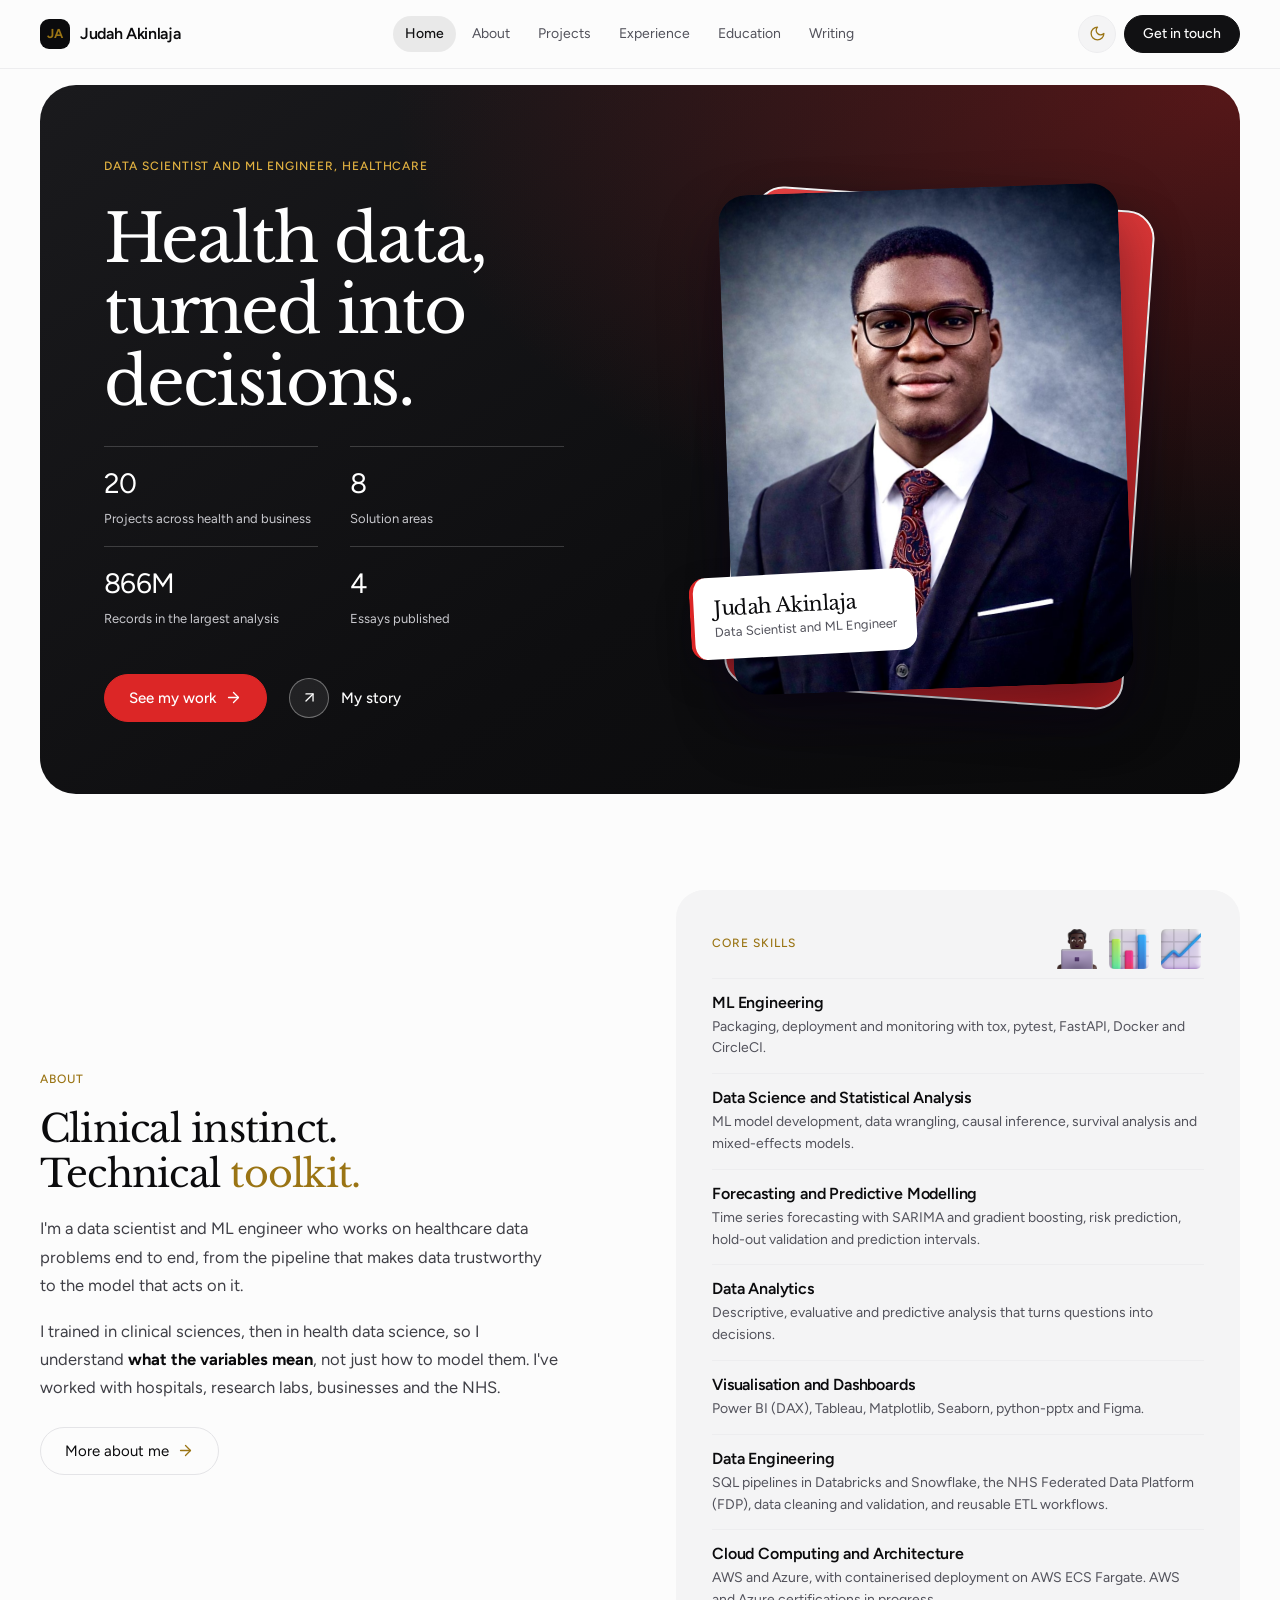
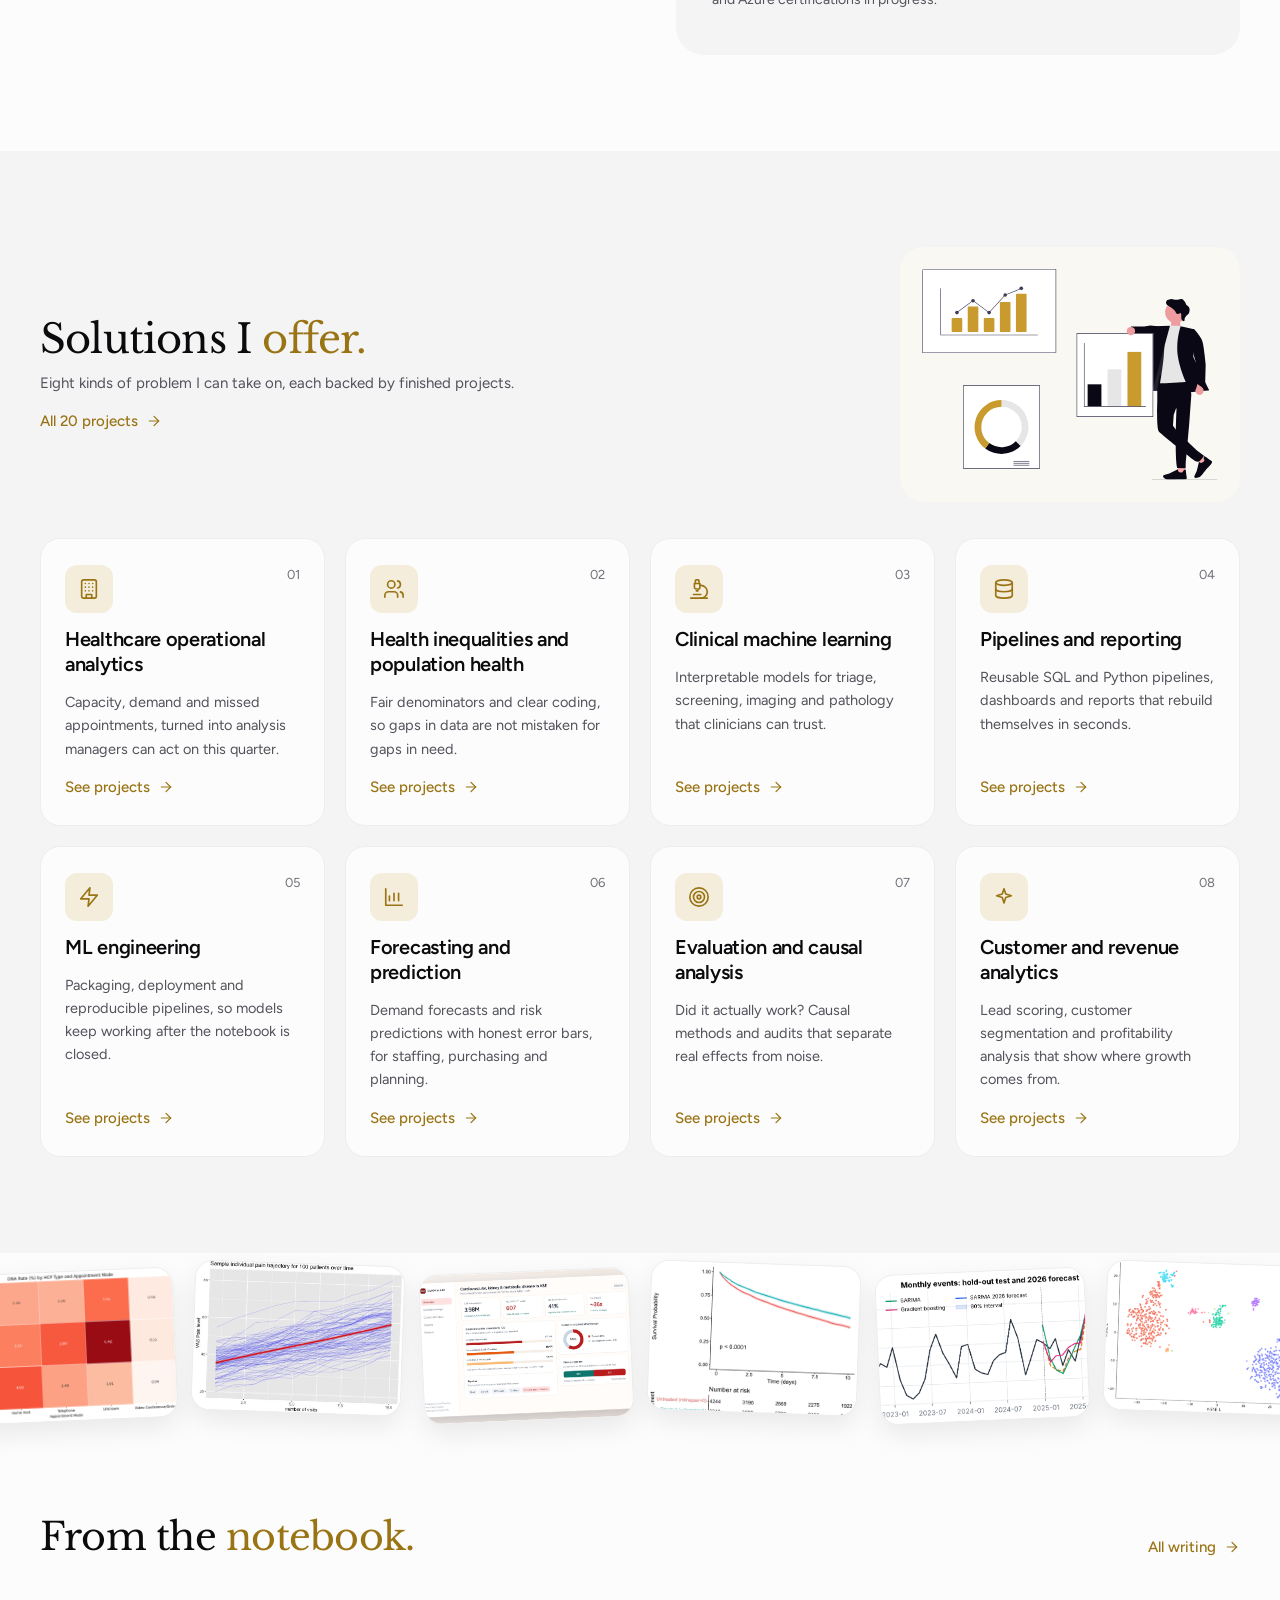
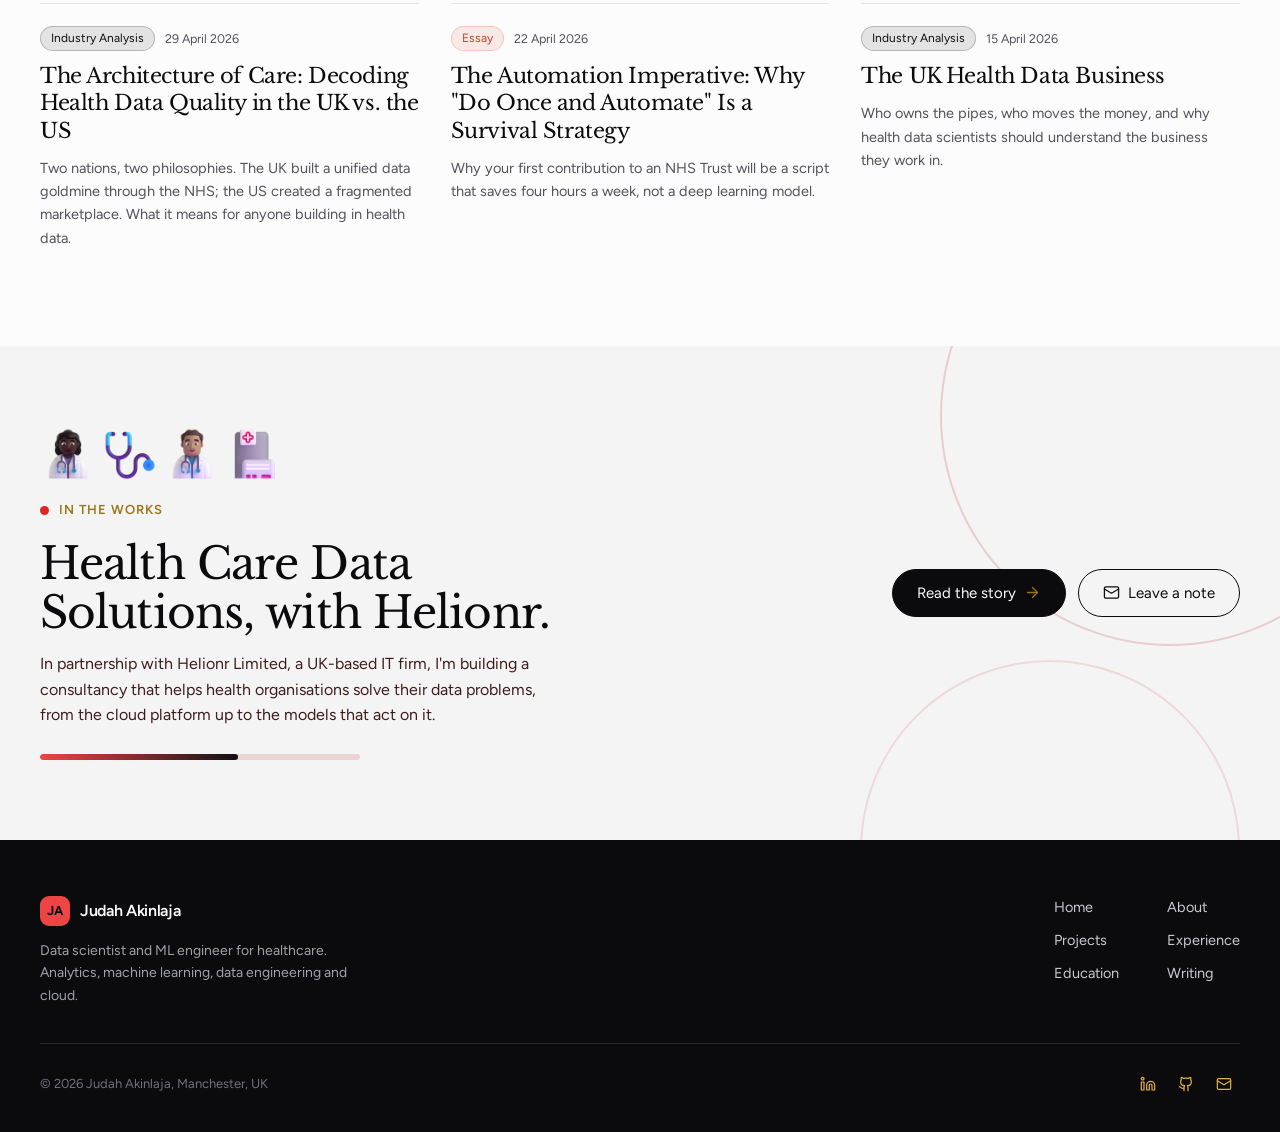
==== commit cc3b98f2: "Add photos and illustrations, band on home page only" ====
--- a/index.html
+++ b/index.html
@@ -81,7 +81,7 @@
       <a class="btn btn-lg btn-outline" href="about.html">More about me <svg class="icon" viewBox="0 0 24 24" fill="none" stroke="currentColor" stroke-width="1.8" stroke-linecap="round" stroke-linejoin="round" aria-hidden="true"><path d="M5 12h14"/><path d="m12 5 7 7-7 7"/></svg></a>
     </div>
     <div class="skills">
-      <span class="eyebrow">Core skills</span>
+      <div class="skills-top"><span class="eyebrow">Core skills</span><span class="d3" aria-hidden="true"><img src="assets/img3d/man_tech.png" alt=""><img src="assets/img3d/bar.png" alt=""><img src="assets/img3d/chartup.png" alt=""></span></div>
       <div class="skill"><h4>ML Engineering</h4><p>Packaging, deployment and monitoring with tox, pytest, FastAPI, Docker and CircleCI.</p></div><div class="skill"><h4>Data Science and Statistical Analysis</h4><p>ML model development, data wrangling, causal inference, survival analysis and mixed-effects models.</p></div><div class="skill"><h4>Forecasting and Predictive Modelling</h4><p>Time series forecasting with SARIMA and gradient boosting, risk prediction, hold-out validation and prediction intervals.</p></div><div class="skill"><h4>Data Analytics</h4><p>Descriptive, evaluative and predictive analysis that turns questions into decisions.</p></div><div class="skill"><h4>Visualisation and Dashboards</h4><p>Power BI (DAX), Tableau, Matplotlib, Seaborn, python-pptx and Figma.</p></div><div class="skill"><h4>Data Engineering</h4><p>SQL pipelines in Databricks and Snowflake, the NHS Federated Data Platform (FDP), data cleaning and validation, and reusable ETL workflows.</p></div><div class="skill"><h4>Cloud Computing and Architecture</h4><p>AWS and Azure, with containerised deployment on AWS ECS Fargate. AWS and Azure certifications in progress.</p></div>
     </div>
   </div>
@@ -89,7 +89,7 @@
 
 <section class="sec sec-tint">
   <div class="container">
-    <div class="sol-head"><div><h2>Solutions I <em class="accent">offer.</em></h2><p>Eight kinds of problem I can take on, each backed by finished projects.</p><a class="text-link" href="portfolio.html">All 20 projects <svg class="icon" viewBox="0 0 24 24" fill="none" stroke="currentColor" stroke-width="1.8" stroke-linecap="round" stroke-linejoin="round" aria-hidden="true"><path d="M5 12h14"/><path d="m12 5 7 7-7 7"/></svg></a></div><img class="illus" src="assets/illus/team.svg" alt="Two analysts reviewing a health data dashboard" loading="lazy"></div>
+    <div class="sol-head"><div><h2>Solutions I <em class="accent">offer.</em></h2><p>Eight kinds of problem I can take on, each backed by finished projects.</p><a class="text-link" href="portfolio.html">All 20 projects <svg class="icon" viewBox="0 0 24 24" fill="none" stroke="currentColor" stroke-width="1.8" stroke-linecap="round" stroke-linejoin="round" aria-hidden="true"><path d="M5 12h14"/><path d="m12 5 7 7-7 7"/></svg></a></div><img class="illus illus-card" src="assets/illus/analyst.svg" alt="An analyst presenting charts" loading="lazy"></div>
     <div class="four"><a class="fcard" href="portfolio.html?solution=ops">
   <div class="fcard-top"><span class="ficon"><svg class="icon" viewBox="0 0 24 24" fill="none" stroke="currentColor" stroke-width="1.8" stroke-linecap="round" stroke-linejoin="round" aria-hidden="true"><rect x="4" y="2" width="16" height="20" rx="2"/><path d="M9 22v-4h6v4M8 6h.01M16 6h.01M12 6h.01M12 10h.01M12 14h.01M16 10h.01M16 14h.01M8 10h.01M8 14h.01"/></svg></span><span class="fnum">01</span></div>
   <h3>Healthcare operational analytics</h3><p>Capacity, demand and missed appointments, turned into analysis managers can act on this quarter.</p><span class="text-link">See projects <svg class="icon" viewBox="0 0 24 24" fill="none" stroke="currentColor" stroke-width="1.8" stroke-linecap="round" stroke-linejoin="round" aria-hidden="true"><path d="M5 12h14"/><path d="m12 5 7 7-7 7"/></svg></span></a><a class="fcard" href="portfolio.html?solution=ineq">
@@ -130,6 +130,7 @@
 <section class="gold-band">
   <div class="container">
     <div>
+      <span class="d3 d3-band" aria-hidden="true"><img src="assets/img3d/woman_health.png" alt=""><img src="assets/img3d/steth.png" alt=""><img src="assets/img3d/man_health.png" alt=""><img src="assets/img3d/hospital.png" alt=""></span>
       <span class="soon"><span class="soon-dot"></span> In the works</span>
       <h2>Health Care Data Solutions, with Helionr.</h2>
       <p>In partnership with Helionr Limited, a UK-based IT firm, I'm building a consultancy that helps health organisations solve their data problems, from the cloud platform up to the models that act on it.</p>
--- a/assets/css/site.css
+++ b/assets/css/site.css
@@ -1162,3 +1162,15 @@
 .illus{display:block;width:100%;height:auto;border-radius:24px}
 .illus-wide{margin:0 0 32px}
 @media (max-width:900px){.sol-head{grid-template-columns:1fr;gap:22px}.sol-head h2{font-size:32px}.sol-head .illus{max-width:420px}}
+
+/* v13: picked illustrations */
+.illus-card{background:#FAF8F3;padding:22px;box-sizing:border-box}
+.illus-photo{object-fit:cover;aspect-ratio:21/9}
+.illus-banner{margin:0 0 44px}
+.illus-mid{max-width:440px;margin:6px auto 26px}
+.skills-top{display:flex;align-items:center;justify-content:space-between;gap:12px;margin-bottom:6px}
+.d3{display:inline-flex;gap:6px;align-items:center}
+.d3 img{width:46px;height:46px;display:block}
+.d3-band{display:flex;margin-bottom:16px}
+.d3-band img{width:56px;height:56px}
+@media (max-width:720px){.d3 img{width:38px;height:38px}.d3-band img{width:46px;height:46px}.illus-photo{aspect-ratio:16/9}}
